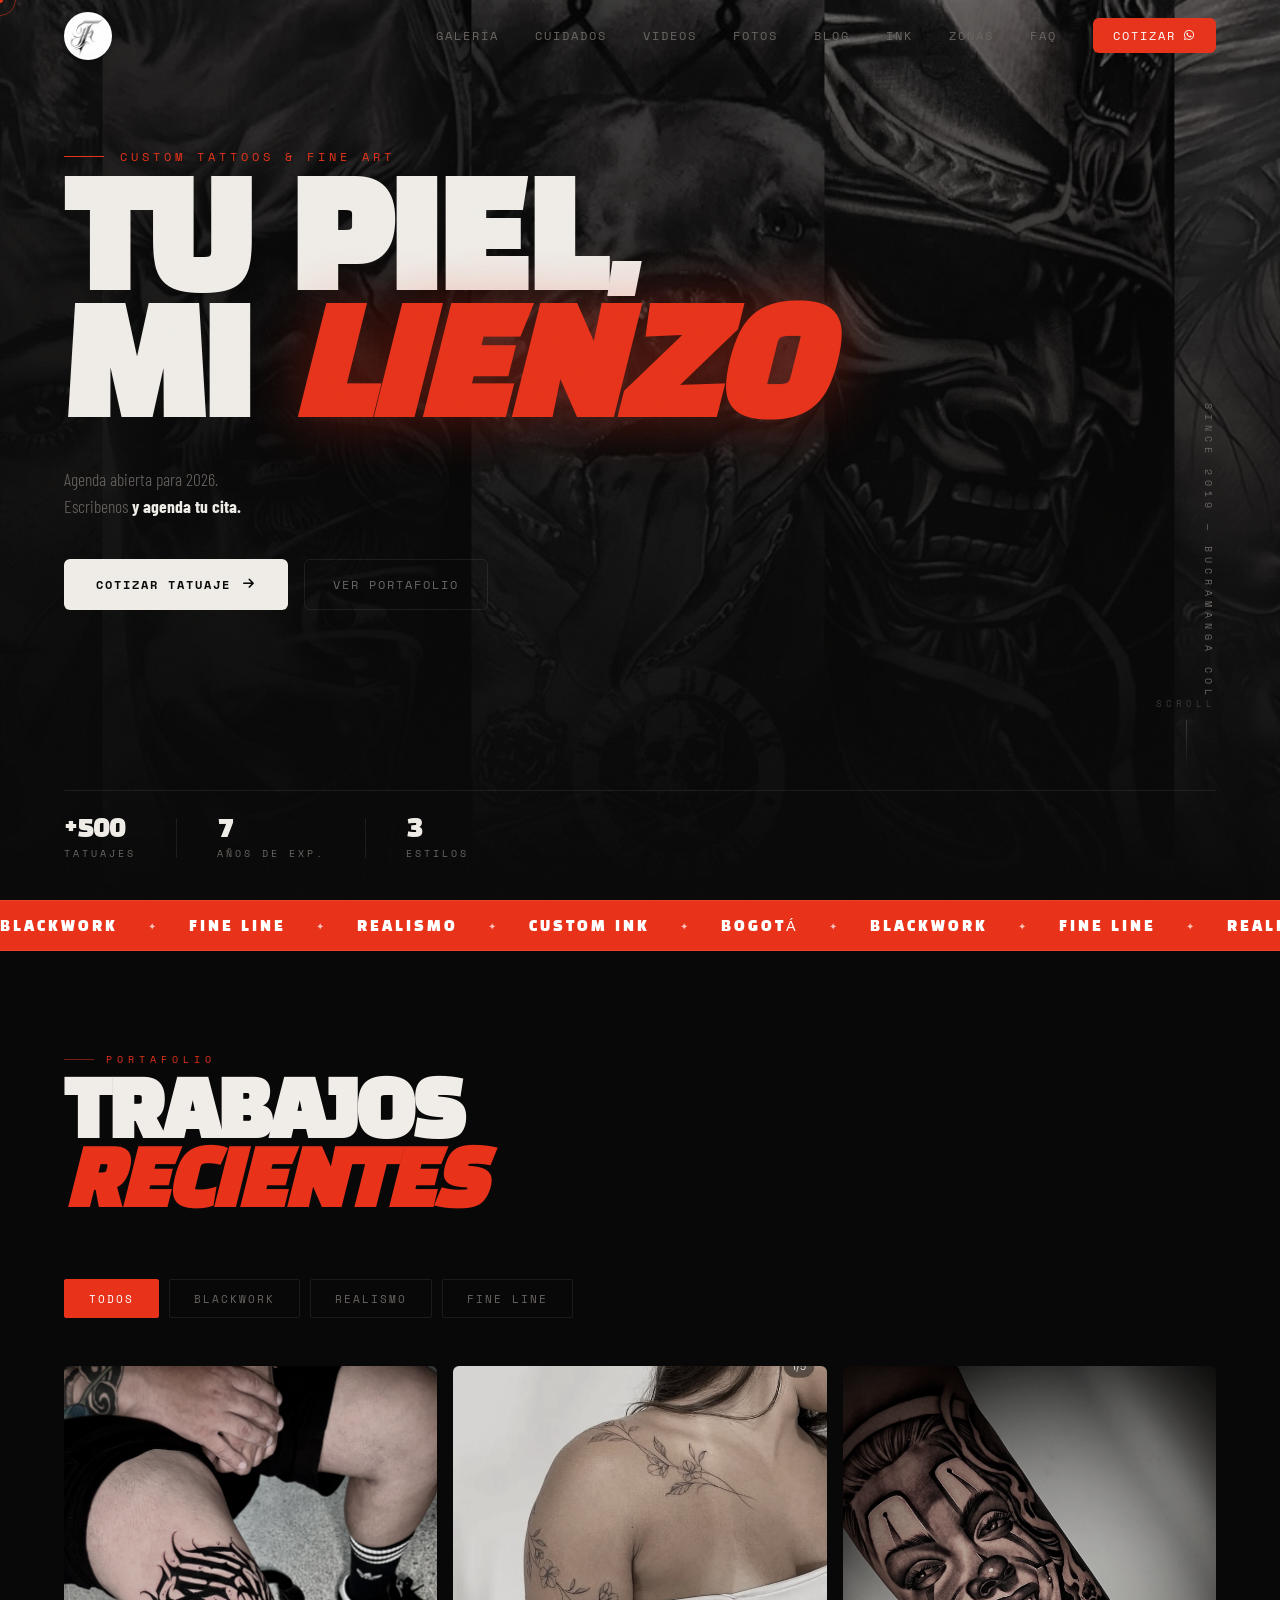
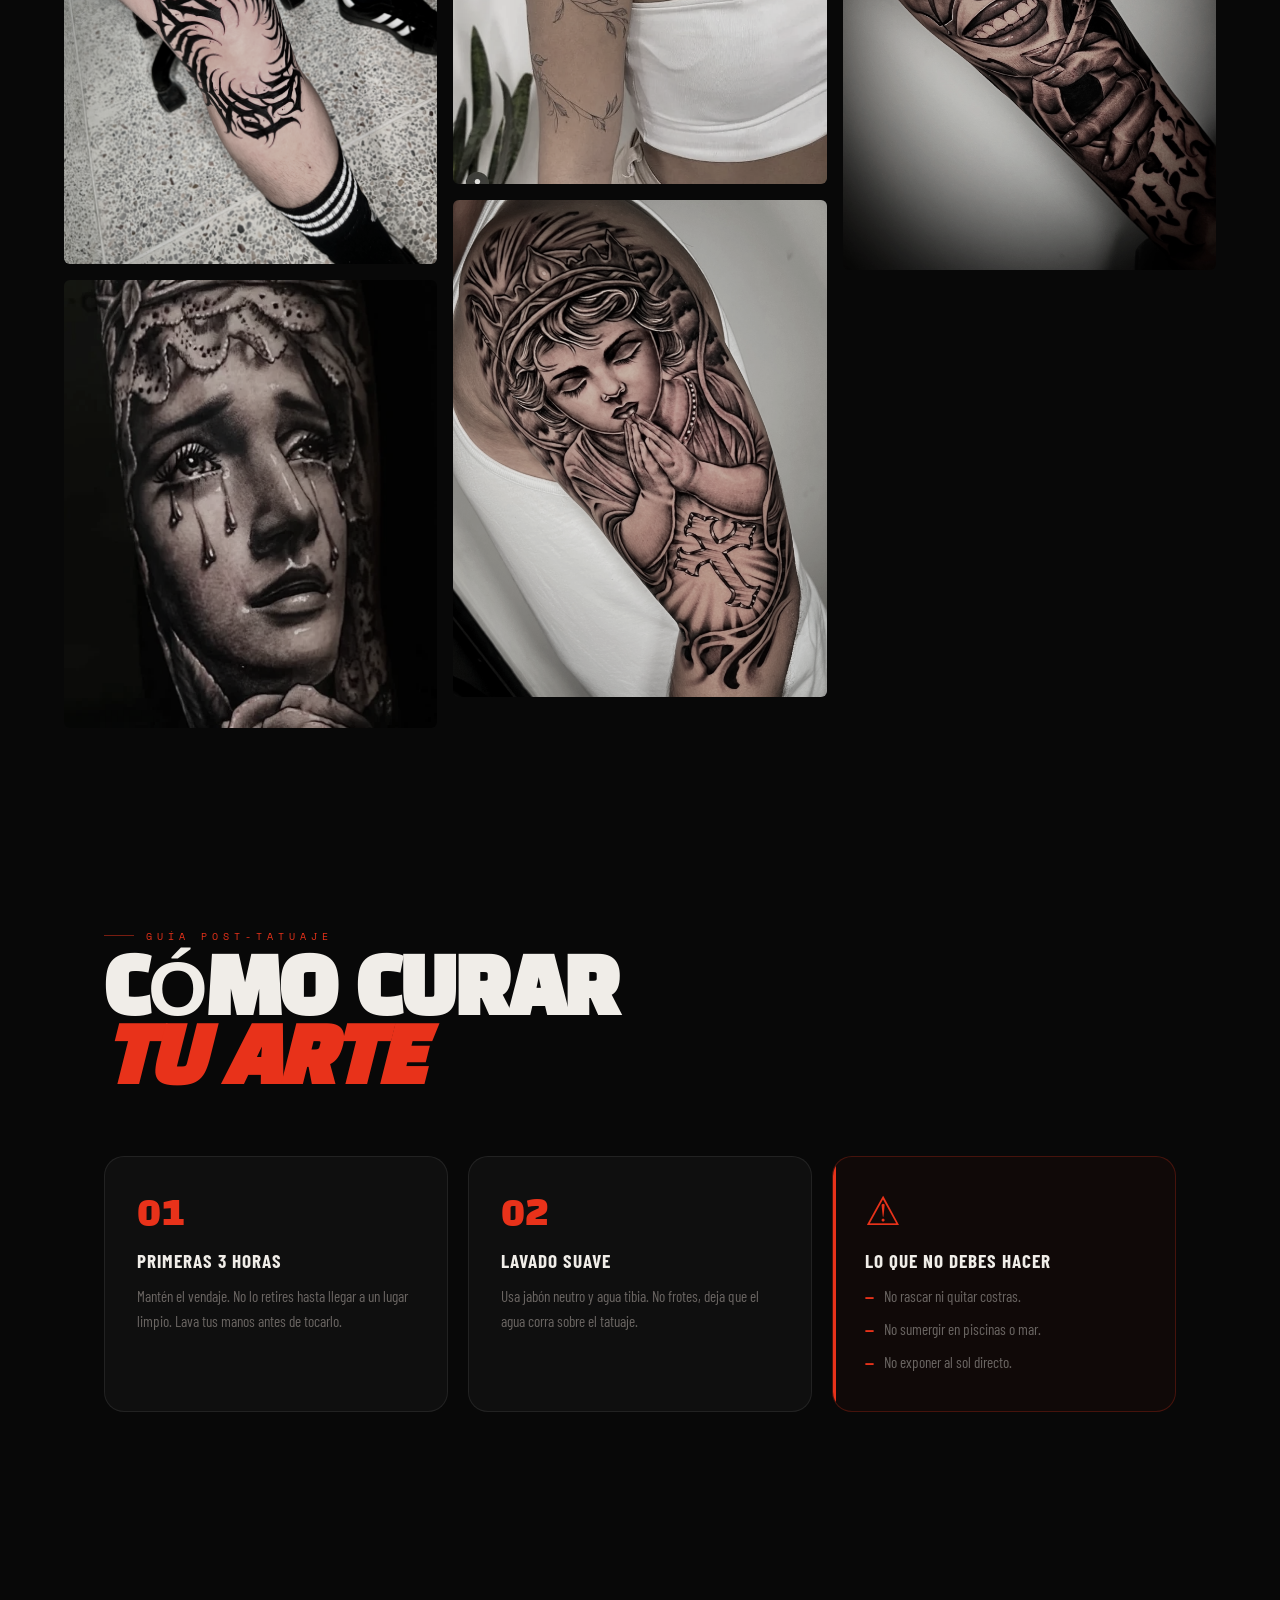
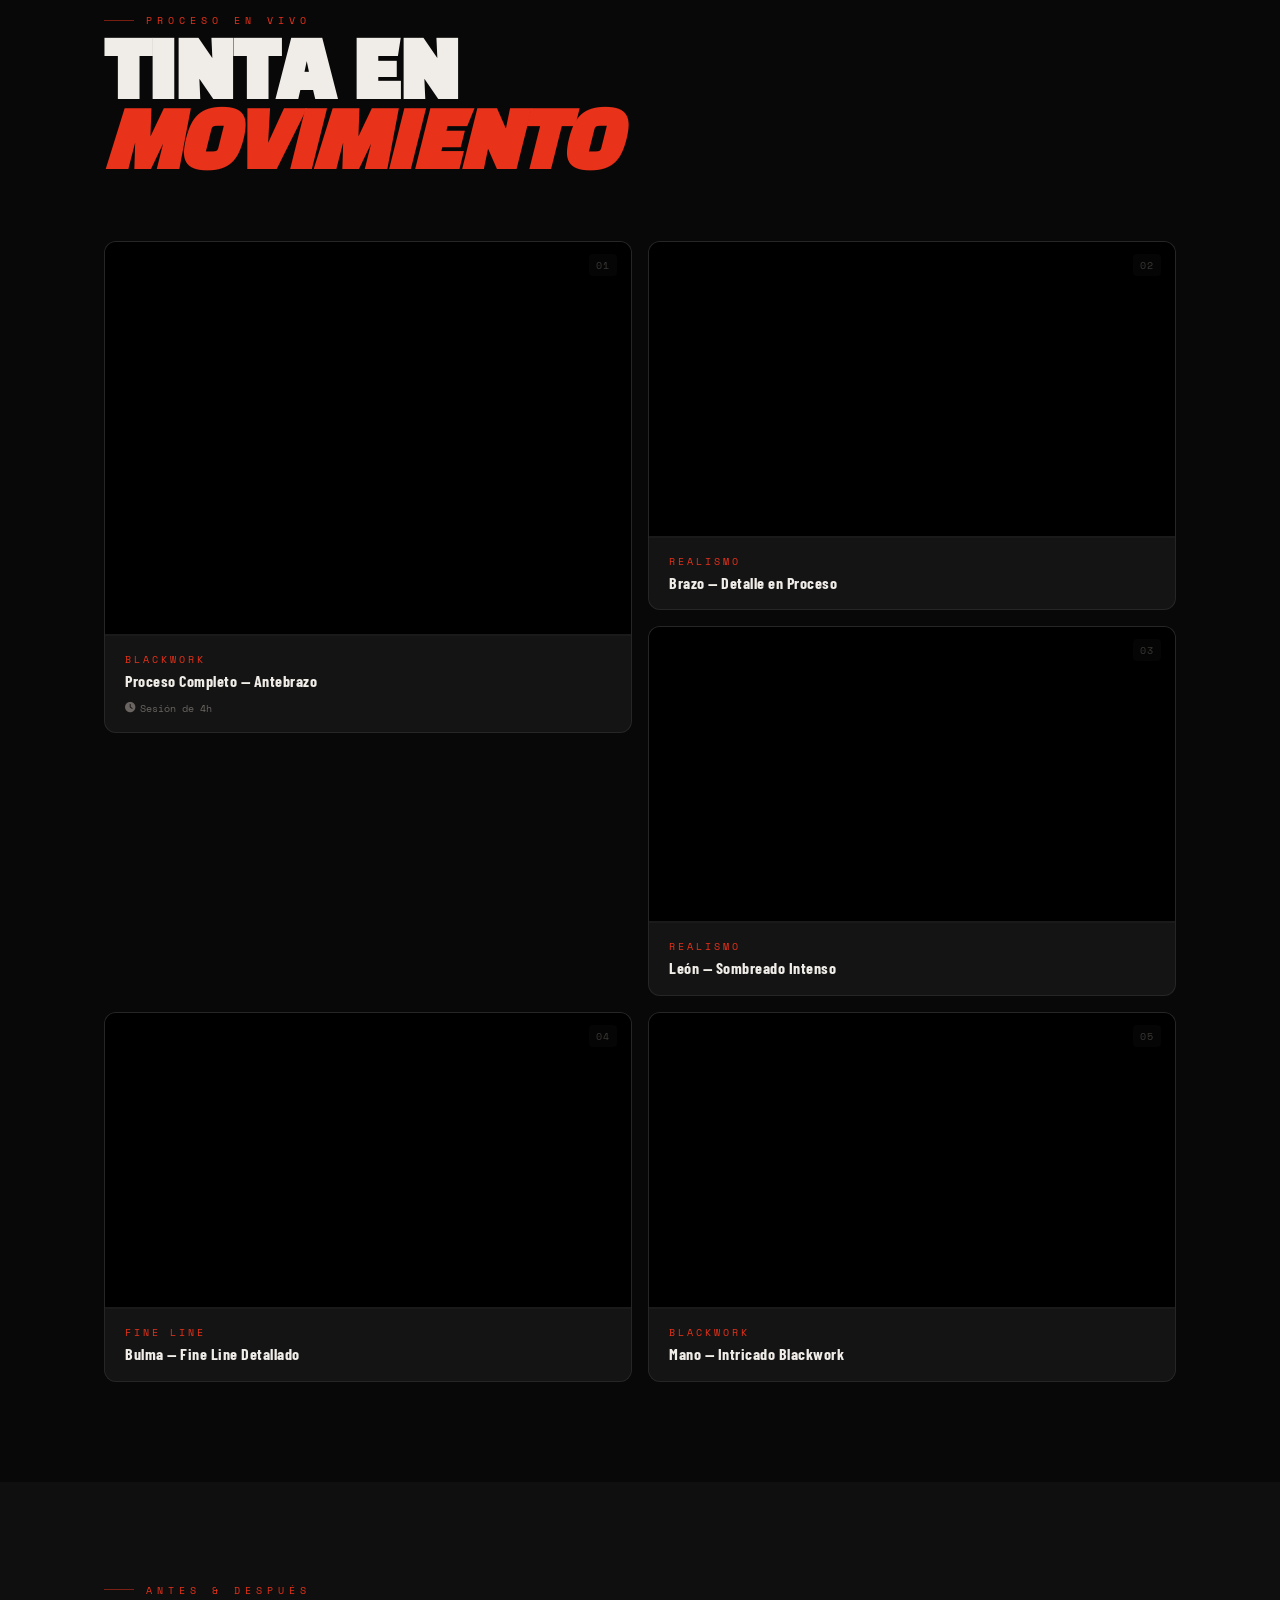
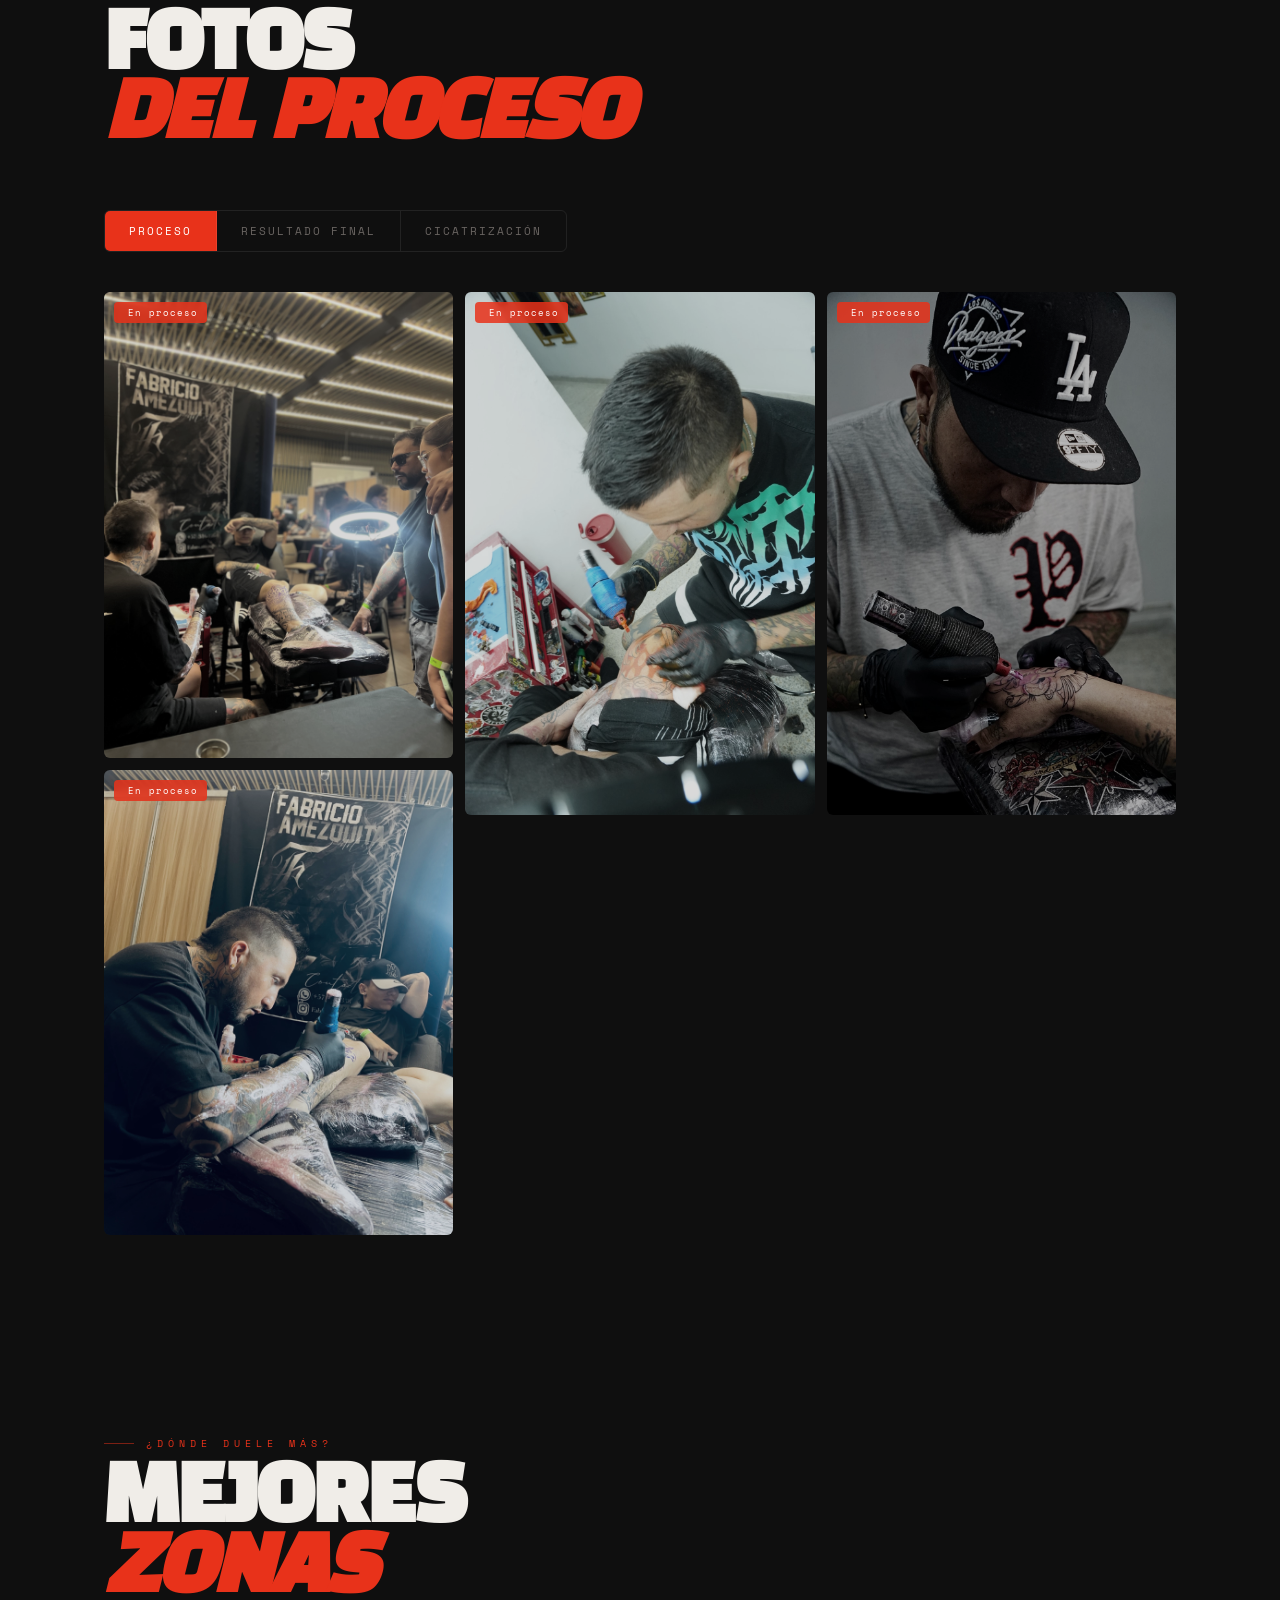
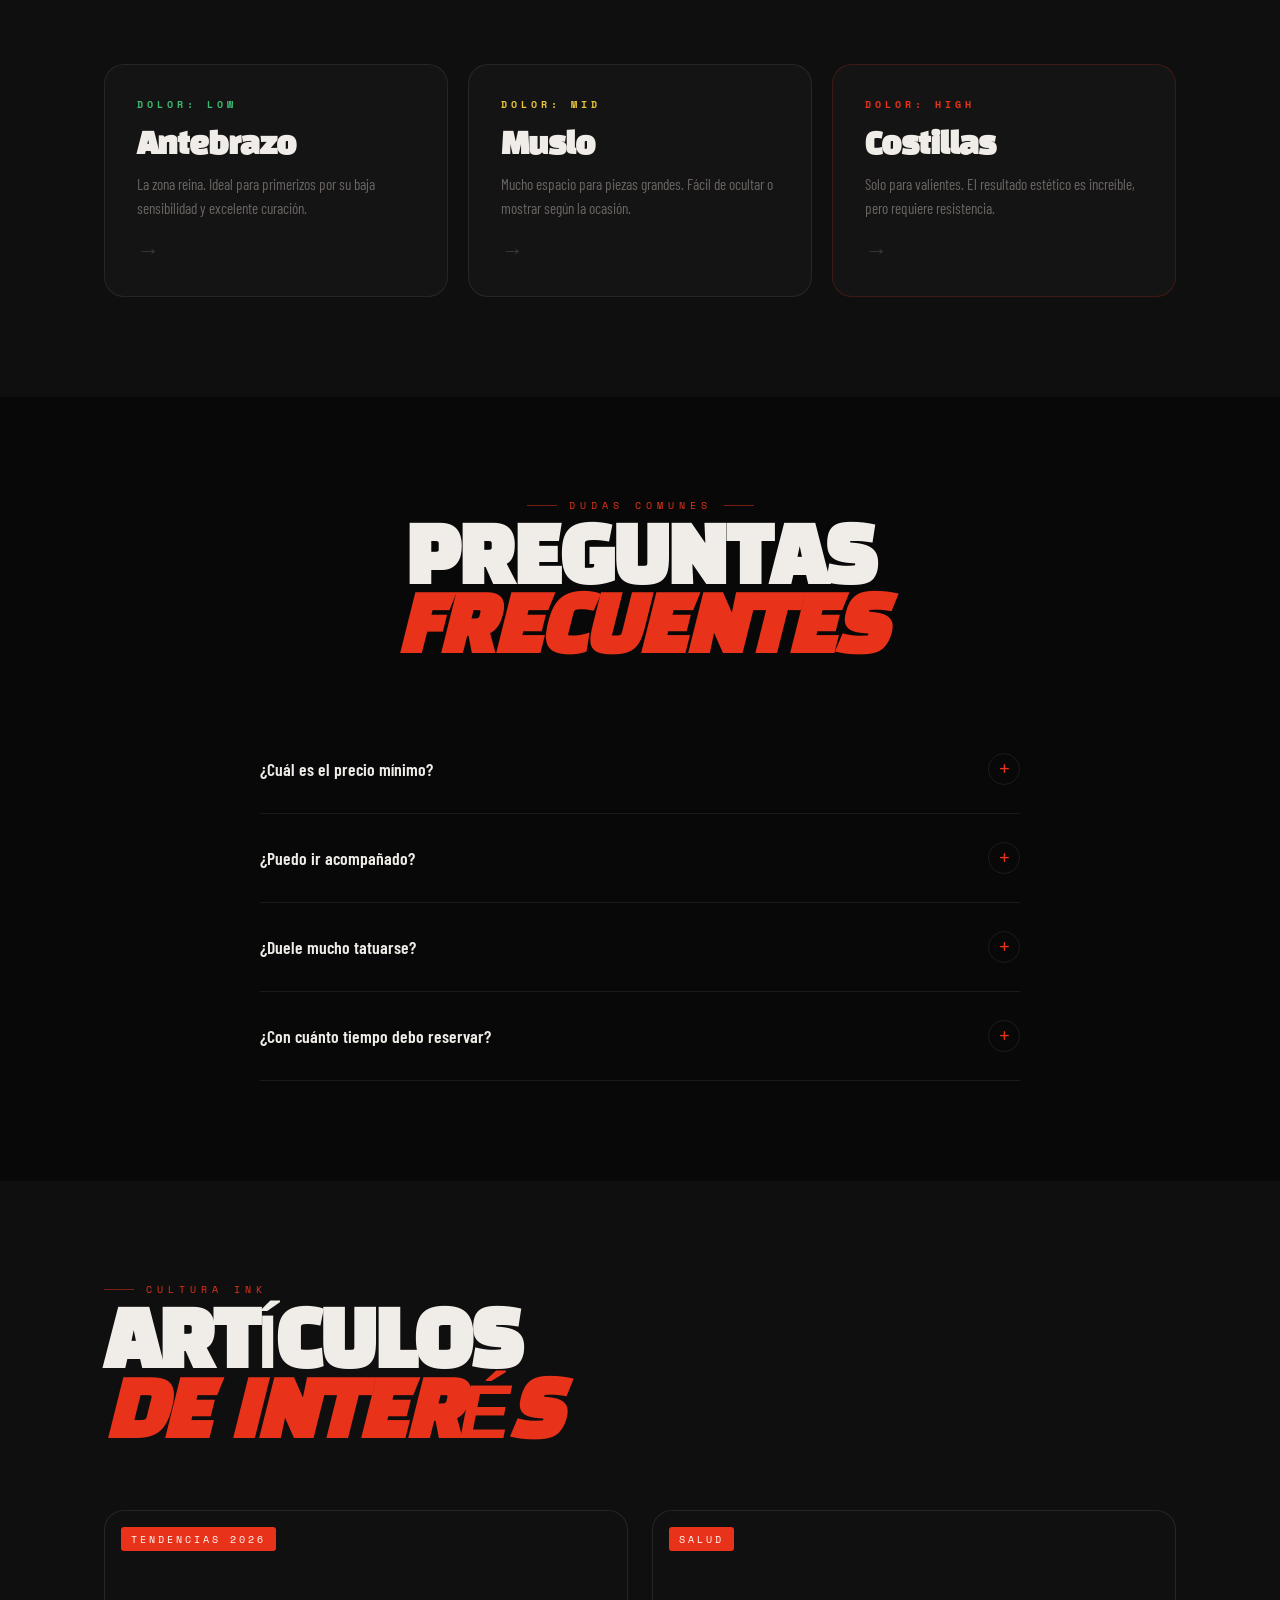
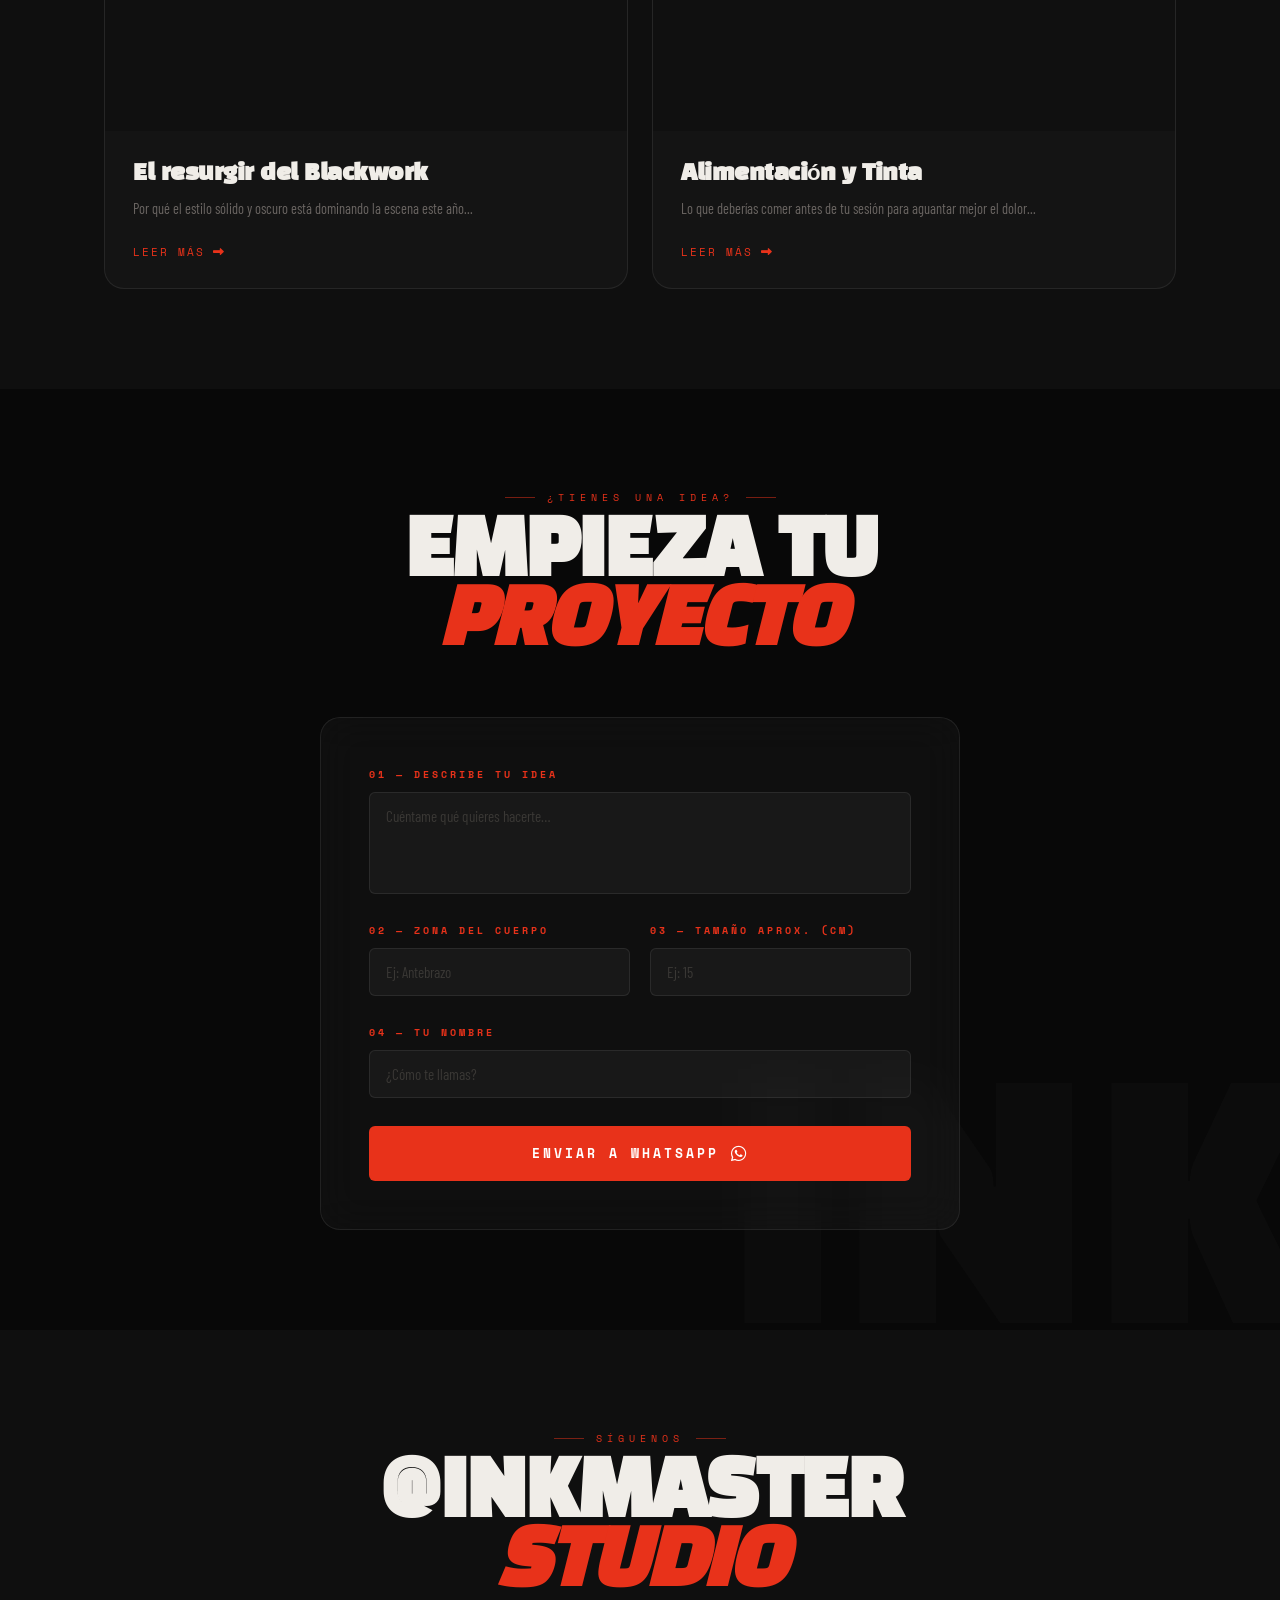
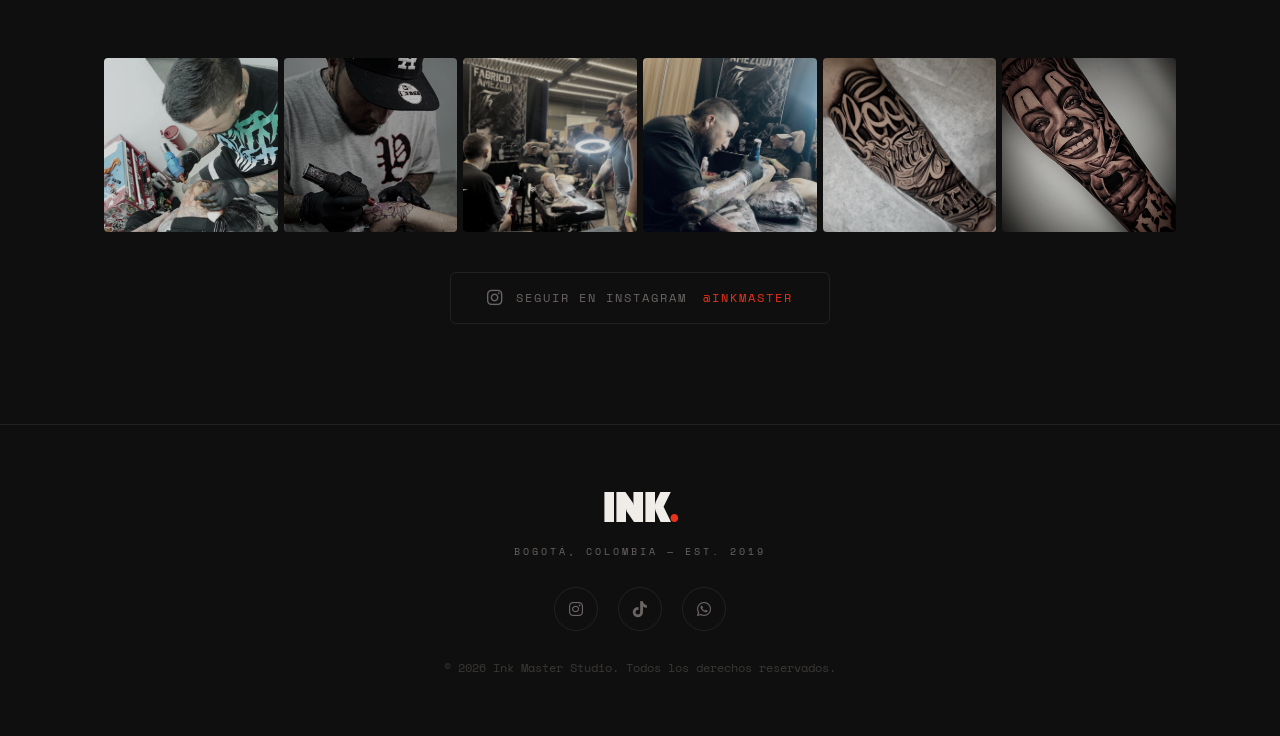
==== index.html @ 927ed637 "actualizacion meu" ====
<!DOCTYPE html>
<html lang="es">

<head>
    <meta charset="UTF-8">
    <meta name="viewport" content="width=device-width, initial-scale=1.0">
    <meta name="theme-color" content="#080808">
    <meta name="description"
        content="Ink Master Tattoo Studio — Custom Tattoos & Fine Art. Blackwork, Realismo, Fine Line.">
    <title>Fabricio Amezquita | Tattoo Studio</title>

    <!-- PWA Manifest -->
    <link rel="manifest" href="manifest.json">
    <!-- Google Fonts: Display + Body pairing -->
    <link rel="preconnect" href="https://fonts.googleapis.com">
    <link rel="preconnect" href="https://fonts.gstatic.com" crossorigin>
    <link
        href="https://fonts.googleapis.com/css2?family=Black+Han+Sans&family=Barlow+Condensed:ital,wght@0,300;0,400;0,700;0,900;1,400&family=Space+Mono:ital@0;1&display=swap"
        rel="stylesheet">
    <!-- Icons -->
    <link rel="stylesheet" href="https://cdnjs.cloudflare.com/ajax/libs/font-awesome/6.4.0/css/all.min.css">
    <link rel="stylesheet" href="styles.css">
</head>

<body>

    <!-- ====== NOISE OVERLAY ====== -->
    <div class="noise-overlay"></div>

    <!-- ====== CURSOR ====== -->
    <div class="custom-cursor" id="cursor">
        <div class="cursor-dot"></div>
        <div class="cursor-ring"></div>
    </div>

    <!-- ====== SPLASH SCREEN ====== -->
    <div id="splash-screen">
        <div class="splash-inner">
            <div class="splash-lines">
                <span></span><span></span><span></span>
            </div>
            <div class="splash-logo" style="align-content: center;">
                <img src="img/F.png" alt="Fabricio Amezquita TATTOO" class="logo-splash-img">
            </div>
            <p class="splash-sub">FABRICIO AMEZQUITA</p>
            <p class="splash-sub"> TATTOO STUDIO</p>
            <div class="splash-progress">
                <div class="splash-bar"></div>
            </div>
        </div>
    </div>


    <!-- ====== NAVBAR ====== -->
    <nav class="navbar" id="navbar">
        <a href="#inicio" class="logo" style="text-decoration: none;">
            <img src="img/pwa-icon-192.png" alt="Logo" class="logo-nav-img">
        </a>
        <div class="nav-links">
            <a href="#galeria" class="nav-link">Galería</a>
            <a href="#cuidados" class="nav-link">Cuidados</a>
            <a href="#videos" class="nav-link">Videos</a>
            <a href="#fotos" class="nav-link">Fotos</a>
            <a href="#blog" class="nav-link">Blog</a>
            <a href="#instagram" class="nav-link">INK</a>
            <a href="#zonas" class="nav-link">Zonas</a>
            <a href="#faq" class="nav-link">FAQ</a>
            <a href="#cotizar" class="nav-link nav-cta">Cotizar <i class="fab fa-whatsapp"></i></a>
        </div>
        <button class="hamburger" id="hamburger" aria-label="Menu">
            <span></span><span></span><span></span>
        </button>
    </nav>


    <!-- Mobile Menu -->
    <div class="mobile-menu" id="mobile-menu">
        <a href="#galeria" class="mob-link">Galería</a>
        <a href="#cuidados" class="mob-link">Cuidados</a>
        <a href="#videos" class="mob-link">Videos</a>
        <a href="#fotos" class="mob-link">Fotos</a>
        <a href="#blog" class="mob-link">Blog</a>
        <a href="#instagram" class="mob-link">INK</a>
        <a href="#zonas" class="mob-link">Zonas</a>
        <a href="#faq" class="mob-link">FAQ</a>
        <a href="#cotizar" class="mob-link mob-cta">Cotizar →</a>
    </div>

    <!-- ====== HERO ====== -->
    <header class="hero" id="hero">
        <div class="hero-bg" id="hero-bg" style="background-image: url('img/banner.webp');"></div>
        <div class="hero-overlay"></div>

        <!-- Decorative vertical text -->
        <div class="hero-vertical-text">SINCE 2019 — BUCRAMANGA COL</div>

        <div class="hero-content">
            <div class="hero-eyebrow">
                <span class="eyebrow-line"></span>
                <span>Custom Tattoos &amp; Fine Art</span>
            </div>
            <h1 class="hero-title">
                <span class="line-1">TU PIEL,</span>
                <span class="line-2">MI <em>LIENZO</em></span>
            </h1>
            <p class="hero-subtitle">Agenda abierta para 2026.<br>Escribenos <strong>y agenda tu cita.</strong></p>
            <div class="hero-actions">
                <a href="#cotizar" class="btn-primary">
                    <span>Cotizar Tatuaje</span>
                    <i class="fas fa-arrow-right"></i>
                </a>
                <a href="#galeria" class="btn-ghost">Ver Portafolio</a>
            </div>
        </div>

        <!-- Scroll indicator -->
        <div class="scroll-indicator">
            <span>SCROLL</span>
            <div class="scroll-line"></div>
        </div>

        <!-- Stats bar -->
        <div class="hero-stats">
            <div class="stat"><span class="stat-num">+500</span><span class="stat-label">Tatuajes</span></div>
            <div class="stat-divider"></div>
            <div class="stat"><span class="stat-num">7</span><span class="stat-label">Años de exp.</span></div>
            <div class="stat-divider"></div>
            <div class="stat"><span class="stat-num">3</span><span class="stat-label">Estilos</span></div>
        </div>
    </header>

    <!-- ====== MARQUEE ====== -->
    <div class="marquee-section">
        <div class="marquee-track">
            <div class="marquee-content">
                <span>BLACKWORK</span><span class="sep">✦</span>
                <span>FINE LINE</span><span class="sep">✦</span>
                <span>REALISMO</span><span class="sep">✦</span>
                <span>CUSTOM INK</span><span class="sep">✦</span>
                <span>BOGOTÁ</span><span class="sep">✦</span>
                <span>BLACKWORK</span><span class="sep">✦</span>
                <span>FINE LINE</span><span class="sep">✦</span>
                <span>REALISMO</span><span class="sep">✦</span>
                <span>CUSTOM INK</span><span class="sep">✦</span>
                <span>BOGOTÁ</span><span class="sep">✦</span>
            </div>
        </div>
    </div>

    <!-- ====== GALLERY ====== -->
    <section id="galeria" class="gallery-section reveal">
        <div class="section-header">
            <div class="section-label"><span class="label-line"></span> Portafolio</div>
            <h2 class="section-title">TRABAJOS<br><em>RECIENTES</em></h2>
        </div>

        <div class="gallery-filters">
            <button class="filter-btn active" data-filter="all">
                <span>Todos</span>
            </button>
            <button class="filter-btn" data-filter="blackwork">
                <span>Blackwork</span>
            </button>
            <button class="filter-btn" data-filter="realismo">
                <span>Realismo</span>
            </button>
            <button class="filter-btn" data-filter="fineline">
                <span>Fine Line</span>
            </button>
        </div>

        <div class="masonry-grid" id="masonry-grid">
            <div class="masonry-item" data-categoria="blackwork">
                <img src="img/rodilla.jpg" alt="Tatuaje Blackwork" loading="lazy">
                <div class="item-overlay">
                    <div class="overlay-content">
                        <span class="overlay-cat">Blackwork</span>
                        <span class="overlay-zoom"><i class="fas fa-expand"></i></span>
                    </div>
                </div>
                <div class="item-num">01</div>
            </div>
            <div class="masonry-item" data-categoria="realismo">
                <img src="img/realismo.webp" alt="Tatuaje Realismo" loading="lazy">
                <div class="item-overlay">
                    <div class="overlay-content">
                        <span class="overlay-cat">Realismo</span>
                        <span class="overlay-zoom"><i class="fas fa-expand"></i></span>
                    </div>
                </div>
                <div class="item-num">02</div>
            </div>
            <div class="masonry-item" data-categoria="fineline">
                <img src="img/line.webp" alt="Tatuaje Fine Line" loading="lazy">
                <div class="item-overlay">
                    <div class="overlay-content">
                        <span class="overlay-cat">Fine Line</span>
                        <span class="overlay-zoom"><i class="fas fa-expand"></i></span>
                    </div>
                </div>
                <div class="item-num">03</div>
            </div>
            <div class="masonry-item" data-categoria="blackwork">
                <img src="img/brazo.jpeg" alt="Tatuaje Blackwork" loading="lazy">
                <div class="item-overlay">
                    <div class="overlay-content">
                        <span class="overlay-cat">Blackwork</span>
                        <span class="overlay-zoom"><i class="fas fa-expand"></i></span>
                    </div>
                </div>
                <div class="item-num">04</div>
            </div>
            <div class="masonry-item" data-categoria="realismo">
                <img src="img/queen.jpeg" alt="Tatuaje Realismo" loading="lazy">
                <div class="item-overlay">
                    <div class="overlay-content">
                        <span class="overlay-cat">Realismo</span>
                        <span class="overlay-zoom"><i class="fas fa-expand"></i></span>
                    </div>
                </div>
                <div class="item-num">05</div>
            </div>
        </div>
    </section>



    <!-- ====== CUIDADOS ====== -->
    <section id="cuidados" class="cuidados-section reveal">
        <div class="container">
            <div class="section-header">
                <div class="section-label"><span class="label-line"></span> Guía Post-Tatuaje</div>
                <h2 class="section-title">CÓMO CURAR<br><em>TU ARTE</em></h2>
            </div>
            <div class="cuidados-grid">
                <div class="cuidado-card reveal-child">
                    <div class="cuidado-num">01</div>
                    <h3>Primeras 3 Horas</h3>
                    <p>Mantén el vendaje. No lo retires hasta llegar a un lugar limpio. Lava tus manos antes de tocarlo.
                    </p>
                </div>
                <div class="cuidado-card reveal-child">
                    <div class="cuidado-num">02</div>
                    <h3>Lavado Suave</h3>
                    <p>Usa jabón neutro y agua tibia. No frotes, deja que el agua corra sobre el tatuaje.</p>
                </div>
                <div class="cuidado-card cuidado-warning reveal-child">
                    <div class="cuidado-num">⚠</div>
                    <h3>Lo que NO debes hacer</h3>
                    <ul>
                        <li>No rascar ni quitar costras.</li>
                        <li>No sumergir en piscinas o mar.</li>
                        <li>No exponer al sol directo.</li>
                    </ul>
                </div>
            </div>
        </div>
    </section>

    <!-- ====== VIDEOS ====== -->
    <section id="videos" class="videos-section reveal">
        <div class="container">
            <div class="section-header">
                <div class="section-label"><span class="label-line"></span> Proceso en vivo</div>
                <h2 class="section-title">TINTA EN<br><em>MOVIMIENTO</em></h2>
            </div>

            <div class="videos-grid">
                <!-- Video principal featured -->
                <div class="video-card video-card--featured reveal-child">
                    <div class="video-wrap">
                        <video src="video/antebrazo2.mp4" poster="img/video-poster.jpg" muted loop playsinline
                            preload="metadata" class="video-player" data-autoplay-on-hover>
                        </video>
                        <div class="video-controls">
                            <button class="video-play-btn" aria-label="Reproducir">
                                <i class="fas fa-play"></i>
                            </button>
                            <button class="video-mute-btn" aria-label="Sonido">
                                <i class="fas fa-volume-mute"></i>
                            </button>
                        </div>
                        <div class="video-progress-bar">
                            <div class="video-progress-fill"></div>
                        </div>
                    </div>
                    <div class="video-meta">
                        <span class="video-cat">Blackwork</span>
                        <h3 class="video-title">Proceso Completo — Antebrazo</h3>
                        <p class="video-duration"><i class="fas fa-clock"></i> Sesión de 4h</p>
                    </div>
                    <div class="video-num">01</div>
                </div>

                <!-- Columna secundaria -->
                <div class="videos-secondary">
                    <div class="video-card reveal-child">
                        <div class="video-wrap">
                            <video src="video/brazo.mp4" poster="img/video-poster.jpg" muted loop playsinline
                                preload="metadata" class="video-player" data-autoplay-on-hover>
                            </video>
                            <div class="video-controls">
                                <button class="video-play-btn" aria-label="Reproducir">
                                    <i class="fas fa-play"></i>
                                </button>
                                <button class="video-mute-btn" aria-label="Sonido">
                                    <i class="fas fa-volume-mute"></i>
                                </button>
                            </div>
                            <div class="video-progress-bar">
                                <div class="video-progress-fill"></div>
                            </div>
                        </div>
                        <div class="video-meta">
                            <span class="video-cat">Realismo</span>
                            <h3 class="video-title">Brazo — Detalle en Proceso</h3>
                        </div>
                        <div class="video-num">02</div>
                    </div>

                    <div class="video-card reveal-child">
                        <div class="video-wrap">
                            <video src="video/leon.mp4" poster="img/video-poster.jpg" muted loop playsinline
                                preload="metadata" class="video-player" data-autoplay-on-hover>
                            </video>
                            <div class="video-controls">
                                <button class="video-play-btn" aria-label="Reproducir">
                                    <i class="fas fa-play"></i>
                                </button>
                                <button class="video-mute-btn" aria-label="Sonido">
                                    <i class="fas fa-volume-mute"></i>
                                </button>
                            </div>
                            <div class="video-progress-bar">
                                <div class="video-progress-fill"></div>
                            </div>
                        </div>
                        <div class="video-meta">
                            <span class="video-cat">Realismo</span>
                            <h3 class="video-title">León — Sombreado Intenso</h3>
                        </div>
                        <div class="video-num">03</div>
                    </div>
                </div>

                <!-- Fila inferior -->
                <div class="video-card video-card--wide reveal-child">
                    <div class="video-wrap">
                        <video src="video/bulma.mp4" poster="img/video-poster.jpg" muted loop playsinline
                            preload="metadata" class="video-player" data-autoplay-on-hover>
                        </video>
                        <div class="video-controls">
                            <button class="video-play-btn" aria-label="Reproducir">
                                <i class="fas fa-play"></i>
                            </button>
                            <button class="video-mute-btn" aria-label="Sonido">
                                <i class="fas fa-volume-mute"></i>
                            </button>
                        </div>
                        <div class="video-progress-bar">
                            <div class="video-progress-fill"></div>
                        </div>
                    </div>
                    <div class="video-meta">
                        <span class="video-cat">Fine Line</span>
                        <h3 class="video-title">Bulma — Fine Line Detallado</h3>
                    </div>
                    <div class="video-num">04</div>
                </div>

                <div class="video-card video-card--wide reveal-child">
                    <div class="video-wrap">
                        <video src="video/mano.mp4" poster="img/video-poster.jpg" muted loop playsinline
                            preload="metadata" class="video-player" data-autoplay-on-hover>
                        </video>
                        <div class="video-controls">
                            <button class="video-play-btn" aria-label="Reproducir">
                                <i class="fas fa-play"></i>
                            </button>
                            <button class="video-mute-btn" aria-label="Sonido">
                                <i class="fas fa-volume-mute"></i>
                            </button>
                        </div>
                        <div class="video-progress-bar">
                            <div class="video-progress-fill"></div>
                        </div>
                    </div>
                    <div class="video-meta">
                        <span class="video-cat">Blackwork</span>
                        <h3 class="video-title">Mano — Intricado Blackwork</h3>
                    </div>
                    <div class="video-num">05</div>
                </div>
            </div>
        </div>
    </section>

    <!-- ====== FOTOS ====== -->
    <section id="fotos" class="fotos-section reveal">
        <div class="container">
            <div class="section-header">
                <div class="section-label"><span class="label-line"></span> Antes &amp; Después</div>
                <h2 class="section-title">FOTOS<br><em>DEL PROCESO</em></h2>
            </div>

            <!-- Tabs -->
            <div class="fotos-tabs">
                <button class="foto-tab active" data-tab="proceso">Proceso</button>
                <button class="foto-tab" data-tab="resultado">Resultado Final</button>
                <button class="foto-tab" data-tab="cicatrizacion">Cicatrización</button>
            </div>

            <!-- Grid de fotos -->
            <div class="fotos-grid" id="fotos-grid">
                <!-- Proceso tab -->
                <div class="foto-item foto-item--tall" data-tab-content="proceso">
                    <img src="img/convencion.jpeg" alt="Proceso Blackwork" loading="lazy">
                    <div class="foto-overlay">
                        <div class="foto-overlay-content">
                            <span class="foto-tag">Blackwork</span>
                            <span class="foto-expand"><i class="fas fa-expand-alt"></i></span>
                        </div>
                    </div>
                    <div class="foto-badge"><i class="fas fa-needle"></i> En proceso</div>
                </div>
                <div class="foto-item" data-tab-content="proceso">
                    <img src="img/convencion2.jpeg" alt="Proceso Realismo" loading="lazy">
                    <div class="foto-overlay">
                        <div class="foto-overlay-content">
                            <span class="foto-tag">Realismo</span>
                            <span class="foto-expand"><i class="fas fa-expand-alt"></i></span>
                        </div>
                    </div>
                    <div class="foto-badge"><i class="fas fa-needle"></i> En proceso</div>
                </div>
                <div class="foto-item" data-tab-content="proceso">
                    <img src="img/fabri1.jpeg" alt="Proceso Fine Line" loading="lazy">
                    <div class="foto-overlay">
                        <div class="foto-overlay-content">
                            <span class="foto-tag">Fine Line</span>
                            <span class="foto-expand"><i class="fas fa-expand-alt"></i></span>
                        </div>
                    </div>
                    <div class="foto-badge"><i class="fas fa-needle"></i> En proceso</div>
                </div>
                <div class="foto-item foto-item--tall" data-tab-content="proceso">
                    <img src="img/fabri2.jpeg" alt="Proceso Blackwork 2" loading="lazy">
                    <div class="foto-overlay">
                        <div class="foto-overlay-content">
                            <span class="foto-tag">Blackwork</span>
                            <span class="foto-expand"><i class="fas fa-expand-alt"></i></span>
                        </div>
                    </div>
                    <div class="foto-badge"><i class="fas fa-needle"></i> En proceso</div>
                </div>

                <!-- Resultado tab (hidden initially) -->
                <div class="foto-item" data-tab-content="resultado" style="display:none">
                    <img src="img/foto1.jpeg" alt="Resultado Final Realismo" loading="lazy">
                    <div class="foto-overlay">
                        <div class="foto-overlay-content">
                            <span class="foto-tag">Realismo</span>
                            <span class="foto-expand"><i class="fas fa-expand-alt"></i></span>
                        </div>
                    </div>
                    <div class="foto-badge foto-badge--gold"><i class="fas fa-check-circle"></i> Finalizado</div>
                </div>
                <div class="foto-item foto-item--tall" data-tab-content="resultado" style="display:none">
                    <img src="img/leon.jpeg" alt="Resultado Blackwork" loading="lazy">
                    <div class="foto-overlay">
                        <div class="foto-overlay-content">
                            <span class="foto-tag">Blackwork</span>
                            <span class="foto-expand"><i class="fas fa-expand-alt"></i></span>
                        </div>
                    </div>
                    <div class="foto-badge foto-badge--gold"><i class="fas fa-check-circle"></i> Finalizado</div>
                </div>
                <div class="foto-item" data-tab-content="resultado" style="display:none">
                    <img src="img/rodilla.jpg" alt="Resultado Fine Line" loading="lazy">
                    <div class="foto-overlay">
                        <div class="foto-overlay-content">
                            <span class="foto-tag">Fine Line</span>
                            <span class="foto-expand"><i class="fas fa-expand-alt"></i></span>
                        </div>
                    </div>
                    <div class="foto-badge foto-badge--gold"><i class="fas fa-check-circle"></i> Finalizado</div>
                </div>

                <!-- Cicatrización tab (hidden initially) -->
                <div class="foto-item" data-tab-content="cicatrizacion" style="display:none">
                    <img src="img/brazo.jpeg" alt="Cicatrización 1" loading="lazy">
                    <div class="foto-overlay">
                        <div class="foto-overlay-content">
                            <span class="foto-tag">7 días</span>
                            <span class="foto-expand"><i class="fas fa-expand-alt"></i></span>
                        </div>
                    </div>
                    <div class="foto-badge foto-badge--green"><i class="fas fa-heart"></i> Sanando bien</div>
                </div>
                <div class="foto-item foto-item--tall" data-tab-content="cicatrizacion" style="display:none">
                    <img src="img/leon.jpeg" alt="Cicatrización 2" loading="lazy">
                    <div class="foto-overlay">
                        <div class="foto-overlay-content">
                            <span class="foto-tag">14 días</span>
                            <span class="foto-expand"><i class="fas fa-expand-alt"></i></span>
                        </div>
                    </div>
                    <div class="foto-badge foto-badge--green"><i class="fas fa-heart"></i> Sanando bien</div>
                </div>
                <div class="foto-item" data-tab-content="cicatrizacion" style="display:none">
                    <img src="img/convencion.jpeg" alt="Cicatrización 3" loading="lazy">
                    <div class="foto-overlay">
                        <div class="foto-overlay-content">
                            <span class="foto-tag">30 días</span>
                            <span class="foto-expand"><i class="fas fa-expand-alt"></i></span>
                        </div>
                    </div>
                    <div class="foto-badge foto-badge--green"><i class="fas fa-heart"></i> Curado</div>
                </div>
            </div>

            <!-- Lightbox Fotos -->
            <div id="lightbox-fotos" class="lightbox" role="dialog" aria-modal="true">
                <button class="close-lightbox" id="close-fotos-lb" aria-label="Cerrar"><i
                        class="fas fa-times"></i></button>
                <button class="lb-nav lb-prev" id="lb-prev" aria-label="Anterior"><i
                        class="fas fa-chevron-left"></i></button>
                <div class="lightbox-inner">
                    <img class="lightbox-img" id="lightbox-fotos-img" alt="Foto ampliada">
                </div>
                <button class="lb-nav lb-next" id="lb-next" aria-label="Siguiente"><i
                        class="fas fa-chevron-right"></i></button>
            </div>
        </div>
    </section>

    <!-- ====== ZONAS ====== -->
    <section id="zonas" class="zonas-section reveal">
        <div class="container">
            <div class="section-header">
                <div class="section-label"><span class="label-line"></span> ¿Dónde duele más?</div>
                <h2 class="section-title">MEJORES<br><em>ZONAS</em></h2>
            </div>
            <div class="zonas-grid">
                <div class="zona-card reveal-child">
                    <div class="zona-pain pain-low">Dolor: LOW</div>
                    <div class="zona-body">
                        <h3>Antebrazo</h3>
                        <p>La zona reina. Ideal para primerizos por su baja sensibilidad y excelente curación.</p>
                    </div>
                    <div class="zona-arrow">→</div>
                </div>
                <div class="zona-card reveal-child">
                    <div class="zona-pain pain-mid">Dolor: MID</div>
                    <div class="zona-body">
                        <h3>Muslo</h3>
                        <p>Mucho espacio para piezas grandes. Fácil de ocultar o mostrar según la ocasión.</p>
                    </div>
                    <div class="zona-arrow">→</div>
                </div>
                <div class="zona-card zona-card--hot reveal-child">
                    <div class="zona-pain pain-high">Dolor: HIGH</div>
                    <div class="zona-body">
                        <h3>Costillas</h3>
                        <p>Solo para valientes. El resultado estético es increíble, pero requiere resistencia.</p>
                    </div>
                    <div class="zona-arrow">→</div>
                </div>
            </div>
        </div>
    </section>

    <!-- ====== FAQ ====== -->
    <section id="faq" class="faq-section reveal">
        <div class="container">
            <div class="section-header centered">
                <div class="section-label"><span class="label-line"></span> Dudas Comunes <span
                        class="label-line"></span></div>
                <h2 class="section-title">PREGUNTAS<br><em>FRECUENTES</em></h2>
            </div>
            <div class="faq-container">
                <div class="faq-item">
                    <div class="faq-question">
                        <h3>¿Cuál es el precio mínimo?</h3>
                        <span class="faq-icon"><i class="fas fa-plus"></i></span>
                    </div>
                    <div class="faq-answer">
                        <p>Nuestro precio base es de <strong>$150.000 COP</strong>. Esto cubre materiales descartables
                            premium y el tiempo mínimo de preparación de la mesa y diseño.</p>
                    </div>
                </div>
                <div class="faq-item">
                    <div class="faq-question">
                        <h3>¿Puedo ir acompañado?</h3>
                        <span class="faq-icon"><i class="fas fa-plus"></i></span>
                    </div>
                    <div class="faq-answer">
                        <p>Por normas de higiene y espacio, solo se permite <strong>un acompañante</strong> por persona.
                            En sesiones largas, recomendamos venir solo para mayor comodidad.</p>
                    </div>
                </div>
                <div class="faq-item">
                    <div class="faq-question">
                        <h3>¿Duele mucho tatuarse?</h3>
                        <span class="faq-icon"><i class="fas fa-plus"></i></span>
                    </div>
                    <div class="faq-answer">
                        <p>El dolor es subjetivo. Depende mucho de la zona y de tu estado físico ese día. <strong>¡Ven
                                bien desayunado y descansado!</strong></p>
                    </div>
                </div>
                <div class="faq-item">
                    <div class="faq-question">
                        <h3>¿Con cuánto tiempo debo reservar?</h3>
                        <span class="faq-icon"><i class="fas fa-plus"></i></span>
                    </div>
                    <div class="faq-answer">
                        <p>Actualmente la agenda está cerrada. Cuando abran los cupos, la reserva requiere un
                            <strong>anticipo del 30%</strong> del valor total del tatuaje.
                        </p>
                    </div>
                </div>
            </div>
        </div>
    </section>

    <!-- ====== BLOG ====== -->
    <section id="blog" class="blog-section reveal">
        <div class="container">
            <div class="section-header">
                <div class="section-label"><span class="label-line"></span> Cultura Ink</div>
                <h2 class="section-title">ARTÍCULOS<br><em>DE INTERÉS</em></h2>
            </div>
            <div class="blog-grid">
                <article class="blog-card reveal-child">
                    <div class="blog-img"
                        style="background-image: url('https://images.unsplash.com/photo-1590246814883-578ae7be9402?q=80&w=600')">
                        <span class="blog-tag">Tendencias 2026</span>
                    </div>
                    <div class="blog-body">
                        <h3>El resurgir del Blackwork</h3>
                        <p>Por qué el estilo sólido y oscuro está dominando la escena este año...</p>
                        <a href="#" class="blog-read">Leer más <i class="fas fa-long-arrow-alt-right"></i></a>
                    </div>
                </article>
                <article class="blog-card reveal-child">
                    <div class="blog-img"
                        style="background-image: url('https://images.unsplash.com/photo-1550684848-fac1c5b4e853?q=80&w=600')">
                        <span class="blog-tag">Salud</span>
                    </div>
                    <div class="blog-body">
                        <h3>Alimentación y Tinta</h3>
                        <p>Lo que deberías comer antes de tu sesión para aguantar mejor el dolor...</p>
                        <a href="#" class="blog-read">Leer más <i class="fas fa-long-arrow-alt-right"></i></a>
                    </div>
                </article>
            </div>
        </div>
    </section>

    <!-- ====== COTIZACIÓN ====== -->
    <section id="cotizar" class="cotizar-section reveal">
        <div class="container">
            <div class="section-header centered">
                <div class="section-label"><span class="label-line"></span> ¿Tienes una idea? <span
                        class="label-line"></span></div>
                <h2 class="section-title">EMPIEZA TU<br><em>PROYECTO</em></h2>
            </div>
            <form id="tattoo-form" class="quote-form" novalidate>
                <div class="form-field">
                    <label for="idea">01 — Describe tu idea</label>
                    <textarea id="idea" placeholder="Cuéntame qué quieres hacerte…" required rows="4"></textarea>
                </div>
                <div class="form-row">
                    <div class="form-field">
                        <label for="zona">02 — Zona del cuerpo</label>
                        <input type="text" id="zona" placeholder="Ej: Antebrazo" required>
                    </div>
                    <div class="form-field">
                        <label for="tamano">03 — Tamaño aprox. (cm)</label>
                        <input type="number" id="tamano" placeholder="Ej: 15" required min="1">
                    </div>
                </div>
                <div class="form-field">
                    <label for="nombre">04 — Tu nombre</label>
                    <input type="text" id="nombre" placeholder="¿Cómo te llamas?" required>
                </div>
                <button type="submit" class="btn-submit">
                    <span>Enviar a WhatsApp</span>
                    <i class="fab fa-whatsapp"></i>
                </button>
            </form>
        </div>
    </section>

    <!-- ====== INSTAGRAM FEED ====== -->
    <section id="instagram" class="instagram-section reveal">
        <div class="container">
            <div class="section-header centered">
                <div class="section-label"><span class="label-line"></span> Síguenos <span class="label-line"></span>
                </div>
                <h2 class="section-title">@INKMASTER<br><em>STUDIO</em></h2>
            </div>

            <div class="instagram-grid" id="ig-grid">
                <div class="ig-item reveal-child">
                    <img src="img/fabri1.jpeg" alt="Tattoo Work 1" loading="lazy">
                    <div class="ig-overlay">
                        <i class="fab fa-instagram"></i>
                    </div>
                </div>

                <div class="ig-item reveal-child">
                    <img src="img/fabri2.jpeg" alt="Tattoo Work 2" loading="lazy">
                    <div class="ig-overlay">
                        <i class="fab fa-instagram"></i>
                    </div>
                </div>

                <div class="ig-item reveal-child">
                    <img src="img/convencion.jpeg" alt="Tattoo Work 3" loading="lazy">
                    <div class="ig-overlay">
                        <i class="fab fa-instagram"></i>
                    </div>
                </div>

                <div class="ig-item reveal-child">
                    <img src="img/convencion2.jpeg" alt="Tattoo Work 4" loading="lazy">
                    <div class="ig-overlay">
                        <i class="fab fa-instagram"></i>
                    </div>
                </div>

                <div class="ig-item reveal-child">
                    <img src="img/foto1.jpeg" alt="Tattoo Work 5" loading="lazy">
                    <div class="ig-overlay">
                        <i class="fab fa-instagram"></i>
                    </div>
                </div>

                <div class="ig-item reveal-child">
                    <img src="img/queen.jpeg" alt="Tattoo Work 6" loading="lazy">
                    <div class="ig-overlay">
                        <i class="fab fa-instagram"></i>
                    </div>
                </div>
            </div>

            <div class="ig-cta-wrap">
                <a href="https://instagram.com/inkmaster" target="_blank" rel="noopener" class="ig-follow-btn">
                    <i class="fab fa-instagram"></i>
                    <span>Seguir en Instagram</span>
                    <span class="ig-handle">@inkmaster</span>
                </a>
            </div>
        </div>
    </section>



    <!-- ====== FOOTER ====== -->
    <footer class="site-footer">
        <div class="footer-inner">
            <div class="footer-logo">INK<span>.</span></div>
            <p class="footer-sub">Bogotá, Colombia — Est. 2019</p>
            <div class="footer-socials">
                <a href="#" aria-label="Instagram"><i class="fab fa-instagram"></i></a>
                <a href="#" aria-label="TikTok"><i class="fab fa-tiktok"></i></a>
                <a href="https://wa.me/573205578471" aria-label="WhatsApp"><i class="fab fa-whatsapp"></i></a>
            </div>
            <p class="footer-copy">© 2026 Ink Master Studio. Todos los derechos reservados.</p>
        </div>
    </footer>

    <!-- ====== LIGHTBOX ====== -->
    <div id="lightbox" class="lightbox" role="dialog" aria-modal="true">
        <button class="close-lightbox" aria-label="Cerrar"><i class="fas fa-times"></i></button>
        <div class="lightbox-inner">
            <img class="lightbox-img" id="lightbox-img" alt="Tatuaje ampliado">
        </div>
    </div>

    <script src="app1.js"></script>
    <script async src="//www.instagram.com/embed.js"></script>
</body>

</html>
---- styles.css ----
/* ============================================================
   INK MASTER — TATTOO STUDIO PWA
   Design direction: Industrial brutalism + editorial luxury
   Fonts: Black Han Sans (display) + Barlow Condensed + Space Mono
   ============================================================ */

/* --- VARIABLES --- */
:root {
    --bg:         #080808;
    --bg-2:       #0f0f0f;
    --bg-3:       #141414;
    --surface:    rgba(255,255,255,0.03);
    --border:     rgba(255,255,255,0.08);
    --text:       #f0ede8;
    --text-muted: #6a6562;
    --text-dim:   #3a3835;
    --accent:     #e8321a;
    --accent-2:   #ff6b4a;
    --gold:       #c8a96e;
    --green:      #3dba72;
    --yellow:     #e8c53a;

    --font-display:  'Black Han Sans', 'Helvetica Neue', sans-serif;
    --font-body:     'Barlow Condensed', sans-serif;
    --font-mono:     'Space Mono', monospace;

    --ease-out-expo: cubic-bezier(0.16, 1, 0.3, 1);
    --ease-in-out:   cubic-bezier(0.4, 0, 0.2, 1);
    --radius-sm:     6px;
    --radius-md:     12px;
    --radius-lg:     20px;
}

/* --- RESET + BASE --- */
*, *::before, *::after { margin: 0; padding: 0; box-sizing: border-box; }

html { scroll-behavior: smooth; font-size: 16px; }

body {
    background-color: var(--bg);
    color: var(--text);
    font-family: var(--font-body);
    font-weight: 400;
    overflow-x: hidden;
    -webkit-font-smoothing: antialiased;
    cursor: none;
}

img { max-width: 100%; display: block; }
a { text-decoration: none; color: inherit; }
ul { list-style: none; }
button { cursor: none; border: none; background: none; font-family: inherit; }
textarea, input { font-family: inherit; }

/* --- NOISE OVERLAY --- */
.noise-overlay {
    pointer-events: none;
    position: fixed;
    inset: 0;
    z-index: 9998;
    opacity: 0.035;
    background-image: url("data:image/svg+xml,%3Csvg viewBox='0 0 256 256' xmlns='http://www.w3.org/2000/svg'%3E%3Cfilter id='n'%3E%3CfeTurbulence type='fractalNoise' baseFrequency='0.9' numOctaves='4' stitchTiles='stitch'/%3E%3C/filter%3E%3Crect width='100%25' height='100%25' filter='url(%23n)'/%3E%3C/svg%3E");
    background-repeat: repeat;
    background-size: 200px;
}

/* --- CUSTOM CURSOR --- */
@media (pointer: fine) {
    * { cursor: none !important; }
    
    .custom-cursor {
        position: fixed;
        top: 0; left: 0;
        z-index: 99999;
        pointer-events: none;
        will-change: transform;
    }
    
    .cursor-dot {
        width: 6px; height: 6px;
        background: var(--accent);
        border-radius: 50%;
        position: absolute;
        top: -3px; left: -3px;
        transition: transform 0.1s;
    }
    
    .cursor-ring {
        width: 32px; height: 32px;
        border: 1.5px solid rgba(232, 50, 26, 0.5);
        border-radius: 50%;
        position: absolute;
        top: -16px; left: -16px;
        transition: transform 0.25s var(--ease-out-expo), width 0.25s, height 0.25s, top 0.25s, left 0.25s;
        mix-blend-mode: exclusion;
    }
    
    body.cursor-hover .cursor-ring {
        width: 52px; height: 52px;
        top: -26px; left: -26px;
        border-color: var(--accent);
    }
}

/* --- SPLASH SCREEN --- */
#splash-screen {
    position: fixed;
    inset: 0;
    background: var(--bg);
    display: flex;
    justify-content: center;
    align-items: center;
    z-index: 9997;
    transition: opacity 0.9s var(--ease-out-expo), transform 0.9s var(--ease-out-expo);
}

#splash-screen.fade-out {
    opacity: 0;
    transform: scale(1.05);
    pointer-events: none;
}

.splash-inner {
    text-align: center;
    position: relative;
}

.splash-lines {
    display: flex;
    gap: 6px;
    justify-content: center;
    margin-bottom: 24px;
}

.splash-lines span {
    display: block;
    height: 3px;
    background: var(--accent);
    animation: splashLine 1.2s var(--ease-out-expo) forwards;
    width: 0;
}

.splash-lines span:nth-child(1) { animation-delay: 0s; }
.splash-lines span:nth-child(2) { animation-delay: 0.1s; }
.splash-lines span:nth-child(3) { animation-delay: 0.2s; }

@keyframes splashLine {
    to { width: 60px; }
}

.splash-logo {
    font-family: var(--font-display);
    font-size: clamp(4rem, 12vw, 8rem);
    letter-spacing: -3px;
    line-height: 1;
    animation: splashReveal 0.8s var(--ease-out-expo) 0.3s both;
}

.splash-logo span { color: var(--accent); }

@keyframes splashReveal {
    from { opacity: 0; transform: translateY(30px); }
    to   { opacity: 1; transform: translateY(0); }
}

.splash-sub {
    font-family: var(--font-mono);
    font-size: 0.7rem;
    letter-spacing: 6px;
    color: var(--text-muted);
    margin-top: 12px;
    animation: splashReveal 0.8s var(--ease-out-expo) 0.5s both;
}

.splash-progress {
    width: 200px;
    height: 1px;
    background: var(--border);
    margin: 32px auto 0;
    overflow: hidden;
    animation: splashReveal 0.5s ease 0.6s both;
}

.splash-bar {
    height: 100%;
    background: var(--accent);
    animation: splashProgress 1.4s var(--ease-in-out) 0.6s forwards;
    width: 0;
}

@keyframes splashProgress {
    to { width: 100%; }
}

/* --- NAVBAR --- */
.navbar {
    position: fixed;
    top: 0; width: 100%;
    padding: 0 5%;
    height: 72px;
    display: flex;
    justify-content: space-between;
    align-items: center;
    z-index: 500;
    transition: background 0.4s ease, border-color 0.4s ease;
    border-bottom: 1px solid transparent;
}

.navbar.scrolled {
    background: rgba(8, 8, 8, 0.95);
    backdrop-filter: blur(12px);
    -webkit-backdrop-filter: blur(12px);
    border-color: var(--border);
}

.nav-logo {
    font-family: var(--font-display);
    font-size: 1.6rem;
    letter-spacing: -1px;
    font-weight: 900;
}

.accent-dot { color: var(--accent); }

.nav-links {
    display: flex;
    align-items: center;
    gap: 36px;
}

.nav-link {
    font-family: var(--font-mono);
    font-size: 0.72rem;
    letter-spacing: 2px;
    text-transform: uppercase;
    color: var(--text-muted);
    transition: color 0.3s;
    position: relative;
}

.nav-link::after {
    content: '';
    position: absolute;
    bottom: -4px; left: 0;
    width: 0; height: 1px;
    background: var(--accent);
    transition: width 0.3s;
}

.nav-link:hover { color: var(--text); }
.nav-link:hover::after { width: 100%; }

.nav-cta {
    background: var(--accent);
    color: white !important;
    padding: 9px 20px;
    border-radius: var(--radius-sm);
    display: flex;
    align-items: center;
    gap: 8px;
    font-size: 0.72rem;
    transition: background 0.3s, transform 0.2s;
}

.nav-cta::after { display: none; }
.nav-cta:hover { background: var(--accent-2); transform: translateY(-1px); }

.hamburger {
    display: none;
    flex-direction: column;
    gap: 5px;
    padding: 8px;
    z-index: 600;
}

.hamburger span {
    display: block;
    width: 24px; height: 2px;
    background: var(--text);
    transition: all 0.35s var(--ease-out-expo);
    transform-origin: center;
}

.hamburger.open span:nth-child(1) { transform: translateY(7px) rotate(45deg); }
.hamburger.open span:nth-child(2) { opacity: 0; transform: scaleX(0); }
.hamburger.open span:nth-child(3) { transform: translateY(-7px) rotate(-45deg); }

/* Mobile menu */
.mobile-menu {
    position: fixed;
    inset: 0;
    background: var(--bg);
    z-index: 490;
    display: flex;
    flex-direction: column;
    justify-content: center;
    align-items: center;
    gap: 12px;
    transform: translateY(-100%);
    transition: transform 0.6s var(--ease-out-expo);
}

.mobile-menu.open { transform: translateY(0); }

.mob-link {
    font-family: var(--font-display);
    font-size: clamp(2.5rem, 8vw, 4rem);
    letter-spacing: -1px;
    color: var(--text-muted);
    transition: color 0.3s;
}

.mob-link:hover { color: var(--text); }

.mob-cta {
    color: var(--accent) !important;
    margin-top: 20px;
    font-size: clamp(1.5rem, 5vw, 2rem);
}

/* --- HERO --- */
.hero {
    min-height: 100svh;
    position: relative;
    display: flex;
    flex-direction: column;
    justify-content: flex-end;
    padding: 0 5% 0;
    overflow: hidden;
}

.hero-bg {
    position: absolute;
    inset: 0;
    background-size: cover;
    background-position: center top;
    filter: grayscale(80%) brightness(0.6);
    z-index: 1;
    transform-origin: center;
    will-change: transform;
}

.hero-overlay {
    position: absolute;
    inset: 0;
    background:
        linear-gradient(to top, var(--bg) 0%, rgba(8,8,8,0.7) 50%, rgba(8,8,8,0.2) 100%),
        linear-gradient(to right, rgba(8,8,8,0.6) 0%, transparent 60%);
    z-index: 2;
}

.hero-vertical-text {
    position: absolute;
    right: 5%;
    bottom: 200px;
    z-index: 4;
    font-family: var(--font-mono);
    font-size: 0.6rem;
    letter-spacing: 5px;
    color: var(--text-muted);
    writing-mode: vertical-rl;
    text-orientation: mixed;
}

.hero-content {
    position: relative;
    z-index: 3;
    max-width: 900px;
    padding-bottom: 180px;
}

.hero-eyebrow {
    display: flex;
    align-items: center;
    gap: 16px;
    margin-bottom: 20px;
    font-family: var(--font-mono);
    font-size: 0.72rem;
    letter-spacing: 4px;
    color: var(--accent);
    text-transform: uppercase;
    animation: heroReveal 1s var(--ease-out-expo) 2.2s both;
}

.eyebrow-line {
    display: inline-block;
    width: 40px;
    height: 1px;
    background: var(--accent);
}

@keyframes heroReveal {
    from { opacity: 0; transform: translateY(20px); }
    to   { opacity: 1; transform: translateY(0); }
}

.hero-title {
    font-family: var(--font-display);
    font-size: clamp(3.5rem, 12vw, 9rem);
    line-height: 0.88;
    letter-spacing: -3px;
    text-transform: uppercase;
    display: flex;
    flex-direction: column;
    margin-bottom: 28px;
}

.hero-title .line-1 {
    animation: heroReveal 1s var(--ease-out-expo) 2.4s both;
}

.hero-title .line-2 {
    animation: heroReveal 1s var(--ease-out-expo) 2.55s both;
}

.hero-title em {
    font-style: italic;
    color: var(--accent);
    -webkit-text-stroke: 0;
    text-shadow: 0 0 60px rgba(232, 50, 26, 0.4);
}

.hero-subtitle {
    font-size: 1.1rem;
    font-weight: 300;
    color: var(--text-muted);
    line-height: 1.5;
    margin-bottom: 40px;
    animation: heroReveal 1s var(--ease-out-expo) 2.7s both;
}

.hero-subtitle strong { color: var(--text); }

.hero-actions {
    display: flex;
    gap: 16px;
    flex-wrap: wrap;
    animation: heroReveal 1s var(--ease-out-expo) 2.85s both;
}

.btn-primary {
    display: inline-flex;
    align-items: center;
    gap: 12px;
    padding: 16px 32px;
    background: var(--text);
    color: var(--bg);
    font-family: var(--font-mono);
    font-size: 0.78rem;
    letter-spacing: 2px;
    text-transform: uppercase;
    border-radius: var(--radius-sm);
    font-weight: 700;
    transition: background 0.3s, transform 0.2s, box-shadow 0.3s;
}

.btn-primary:hover {
    background: var(--accent);
    color: white;
    transform: translateY(-3px);
    box-shadow: 0 12px 30px rgba(232,50,26,0.35);
}

.btn-ghost {
    display: inline-flex;
    align-items: center;
    gap: 10px;
    padding: 15px 28px;
    border: 1px solid var(--border);
    color: var(--text-muted);
    font-family: var(--font-mono);
    font-size: 0.78rem;
    letter-spacing: 2px;
    text-transform: uppercase;
    border-radius: var(--radius-sm);
    transition: border-color 0.3s, color 0.3s, background 0.3s;
}

.btn-ghost:hover {
    border-color: var(--text);
    color: var(--text);
    background: rgba(255,255,255,0.04);
}

/* Scroll indicator */
.scroll-indicator {
    position: absolute;
    bottom: 130px;
    right: 5%;
    z-index: 4;
    display: flex;
    flex-direction: column;
    align-items: center;
    gap: 10px;
    font-family: var(--font-mono);
    font-size: 0.55rem;
    letter-spacing: 4px;
    color: var(--text-dim);
    animation: heroReveal 1s var(--ease-out-expo) 3.2s both;
}

.scroll-line {
    width: 1px;
    height: 50px;
    background: linear-gradient(to bottom, var(--text-dim), transparent);
    animation: scrollPulse 2s ease-in-out infinite;
}

@keyframes scrollPulse {
    0%, 100% { opacity: 0.3; transform: scaleY(1); }
    50%       { opacity: 1; transform: scaleY(1.2); }
}

/* Stats bar */
.hero-stats {
    position: relative;
    z-index: 3;
    display: flex;
    align-items: center;
    gap: 0;
    padding: 24px 0 40px;
    border-top: 1px solid var(--border);
    animation: heroReveal 1s var(--ease-out-expo) 3s both;
}

.stat {
    display: flex;
    flex-direction: column;
    gap: 2px;
    padding: 0 40px 0 0;
}

.stat-num {
    font-family: var(--font-display);
    font-size: 1.8rem;
    letter-spacing: -1px;
    line-height: 1;
}

.stat-label {
    font-family: var(--font-mono);
    font-size: 0.6rem;
    letter-spacing: 3px;
    color: var(--text-muted);
    text-transform: uppercase;
}

.stat-divider {
    width: 1px;
    height: 40px;
    background: var(--border);
    margin-right: 40px;
}

/* --- MARQUEE --- */
.marquee-section {
    overflow: hidden;
    background: var(--accent);
    padding: 14px 0;
    border-top: 1px solid var(--border);
    border-bottom: 1px solid var(--border);
}

.marquee-track { overflow: hidden; white-space: nowrap; }

.marquee-content {
    display: inline-flex;
    align-items: center;
    gap: 30px;
    animation: marquee 20s linear infinite;
    font-family: var(--font-display);
    font-size: 0.9rem;
    letter-spacing: 3px;
    text-transform: uppercase;
    color: white;
}

.marquee-content .sep {
    font-size: 0.6rem;
    opacity: 0.7;
}

@keyframes marquee {
    from { transform: translateX(0); }
    to   { transform: translateX(-50%); }
}

/* --- SECTION SHARED --- */
.section-header {
    margin-bottom: 60px;
}

.section-header.centered {
    text-align: center;
}

.section-header.centered .section-label {
    justify-content: center;
}

.section-label {
    display: flex;
    align-items: center;
    gap: 12px;
    font-family: var(--font-mono);
    font-size: 0.65rem;
    letter-spacing: 5px;
    color: var(--accent);
    text-transform: uppercase;
    margin-bottom: 14px;
}

.label-line {
    display: inline-block;
    width: 30px; height: 1px;
    background: var(--accent);
    opacity: 0.5;
}

.section-title {
    font-family: var(--font-display);
    font-size: clamp(2.5rem, 6vw, 5rem);
    letter-spacing: -2px;
    line-height: 0.9;
    text-transform: uppercase;
}

.section-title em {
    font-style: italic;
    color: var(--accent);
}

/* Containers */
.container { max-width: 1200px; margin: 0 auto; padding: 0 5%; }

/* --- GALLERY SECTION --- */
.gallery-section {
    padding: 100px 5%;
    background: var(--bg);
}

.gallery-filters {
    display: flex;
    gap: 10px;
    flex-wrap: wrap;
    margin-bottom: 48px;
}

.filter-btn {
    padding: 10px 24px;
    border: 1px solid var(--border);
    border-radius: 2px;
    font-family: var(--font-mono);
    font-size: 0.7rem;
    letter-spacing: 2px;
    text-transform: uppercase;
    color: var(--text-muted);
    transition: all 0.3s;
    position: relative;
    overflow: hidden;
}

.filter-btn::before {
    content: '';
    position: absolute;
    inset: 0;
    background: var(--accent);
    transform: translateX(-101%);
    transition: transform 0.4s var(--ease-out-expo);
    z-index: -1;
}

.filter-btn:hover { color: var(--text); border-color: var(--accent); }
.filter-btn:hover::before { transform: translateX(0); }

.filter-btn.active {
    border-color: var(--accent);
    color: white;
    background: var(--accent);
}

/* Masonry */
.masonry-grid {
    column-count: 3;
    column-gap: 16px;
}

.masonry-item {
    break-inside: avoid;
    margin-bottom: 16px;
    position: relative;
    border-radius: var(--radius-sm);
    overflow: hidden;
    transition: opacity 0.5s, transform 0.5s var(--ease-out-expo);
}

.masonry-item.hide { display: none; }

.masonry-item img {
    width: 100%;
    display: block;
    filter: grayscale(60%) brightness(0.9);
    transition: filter 0.6s ease, transform 0.6s var(--ease-out-expo);
}

.masonry-item:hover img {
    filter: grayscale(0%) brightness(1.05);
    transform: scale(1.04);
}

.item-overlay {
    position: absolute;
    inset: 0;
    background: linear-gradient(to top, rgba(8,8,8,0.92) 0%, rgba(8,8,8,0.3) 50%, transparent 100%);
    display: flex;
    align-items: flex-end;
    padding: 20px;
    opacity: 0;
    transition: opacity 0.4s;
}

.masonry-item:hover .item-overlay { opacity: 1; }

.overlay-content {
    display: flex;
    justify-content: space-between;
    align-items: center;
    width: 100%;
}

.overlay-cat {
    font-family: var(--font-mono);
    font-size: 0.68rem;
    letter-spacing: 3px;
    text-transform: uppercase;
    color: var(--text);
    transform: translateY(10px);
    transition: transform 0.4s var(--ease-out-expo);
}

.masonry-item:hover .overlay-cat { transform: translateY(0); }

.overlay-zoom {
    width: 36px; height: 36px;
    border: 1px solid rgba(255,255,255,0.3);
    border-radius: 50%;
    display: flex;
    align-items: center;
    justify-content: center;
    font-size: 0.75rem;
    color: white;
    transform: scale(0.5) translateY(10px);
    transition: transform 0.4s var(--ease-out-expo);
}

.masonry-item:hover .overlay-zoom { transform: scale(1) translateY(0); }

.item-num {
    position: absolute;
    top: 14px; right: 14px;
    font-family: var(--font-mono);
    font-size: 0.55rem;
    letter-spacing: 2px;
    color: rgba(255,255,255,0.35);
    opacity: 0;
    transition: opacity 0.3s;
}

.masonry-item:hover .item-num { opacity: 1; }

@media (max-width: 900px) { .masonry-grid { column-count: 2; } }
@media (max-width: 500px) { .masonry-grid { column-count: 1; } }

/* --- CUIDADOS --- */
.cuidados-section { padding: 100px 0; }

.cuidados-grid {
    display: grid;
    grid-template-columns: repeat(auto-fit, minmax(280px, 1fr));
    gap: 20px;
}

.cuidado-card {
    background: var(--surface);
    border: 1px solid var(--border);
    border-radius: var(--radius-lg);
    padding: 36px 32px;
    transition: border-color 0.3s, transform 0.3s;
    position: relative;
    overflow: hidden;
}

.cuidado-card::before {
    content: '';
    position: absolute;
    top: 0; left: 0;
    width: 3px; height: 100%;
    background: var(--accent);
    transform: scaleY(0);
    transform-origin: top;
    transition: transform 0.4s var(--ease-out-expo);
}

.cuidado-card:hover {
    border-color: rgba(255,255,255,0.12);
    transform: translateY(-4px);
}

.cuidado-card:hover::before { transform: scaleY(1); }

.cuidado-card.cuidado-warning {
    border-color: rgba(232, 50, 26, 0.25);
    background: rgba(232, 50, 26, 0.04);
}

.cuidado-card.cuidado-warning::before { background: var(--accent); transform: scaleY(1); }

.cuidado-num {
    font-family: var(--font-display);
    font-size: 2.5rem;
    color: var(--accent);
    line-height: 1;
    margin-bottom: 16px;
}

.cuidado-card h3 {
    font-family: var(--font-body);
    font-size: 1.2rem;
    font-weight: 700;
    text-transform: uppercase;
    letter-spacing: 1px;
    margin-bottom: 12px;
}

.cuidado-card p, .cuidado-card li {
    color: var(--text-muted);
    font-size: 0.95rem;
    line-height: 1.65;
}

.cuidado-card ul {
    padding-left: 0;
    display: flex;
    flex-direction: column;
    gap: 8px;
}

.cuidado-card li {
    display: flex;
    align-items: flex-start;
    gap: 10px;
}

.cuidado-card li::before {
    content: '—';
    color: var(--accent);
    font-weight: 700;
    flex-shrink: 0;
}

/* --- ZONAS --- */
.zonas-section { padding: 100px 0; background: var(--bg-2); }

.zonas-grid {
    display: grid;
    grid-template-columns: repeat(auto-fit, minmax(260px, 1fr));
    gap: 20px;
}

.zona-card {
    background: var(--bg-3);
    border: 1px solid var(--border);
    border-radius: var(--radius-lg);
    padding: 32px;
    display: flex;
    flex-direction: column;
    gap: 16px;
    transition: transform 0.3s, border-color 0.3s;
    position: relative;
    overflow: hidden;
}

.zona-card:hover {
    transform: translateY(-6px);
    border-color: rgba(255,255,255,0.12);
}

.zona-card--hot { border-color: rgba(232,50,26,0.2); }
.zona-card--hot:hover { border-color: var(--accent); }

.zona-pain {
    font-family: var(--font-mono);
    font-size: 0.62rem;
    letter-spacing: 4px;
    font-weight: 700;
    text-transform: uppercase;
}

.pain-low  { color: var(--green); }
.pain-mid  { color: var(--yellow); }
.pain-high { color: var(--accent); }

.zona-body h3 {
    font-family: var(--font-display);
    font-size: 1.8rem;
    letter-spacing: -1px;
    margin-bottom: 8px;
}

.zona-body p {
    color: var(--text-muted);
    font-size: 0.95rem;
    line-height: 1.6;
}

.zona-arrow {
    font-size: 1.4rem;
    color: var(--text-dim);
    margin-top: auto;
    transition: color 0.3s, transform 0.3s;
}

.zona-card:hover .zona-arrow {
    color: var(--accent);
    transform: translateX(6px);
}

/* --- FAQ --- */
.faq-section { padding: 100px 0; }

.faq-container { max-width: 760px; margin: 0 auto; }

.faq-item {
    border-bottom: 1px solid var(--border);
}

.faq-question {
    display: flex;
    justify-content: space-between;
    align-items: center;
    padding: 28px 0;
    gap: 20px;
    transition: color 0.3s;
}

.faq-question h3 {
    font-family: var(--font-body);
    font-size: 1.1rem;
    font-weight: 600;
    line-height: 1.3;
}

.faq-item:hover .faq-question { color: var(--text); }

.faq-icon {
    width: 32px; height: 32px;
    border: 1px solid var(--border);
    border-radius: 50%;
    display: flex;
    align-items: center;
    justify-content: center;
    font-size: 0.7rem;
    color: var(--accent);
    flex-shrink: 0;
    transition: transform 0.4s var(--ease-out-expo), border-color 0.3s, background 0.3s;
}

.faq-item.active .faq-icon {
    transform: rotate(45deg);
    border-color: var(--accent);
    background: rgba(232,50,26,0.1);
}

.faq-answer {
    max-height: 0;
    overflow: hidden;
    transition: max-height 0.5s var(--ease-out-expo);
}

.faq-answer p {
    padding: 0 0 28px;
    color: var(--text-muted);
    font-size: 0.95rem;
    line-height: 1.65;
}

.faq-answer strong { color: var(--text); font-weight: 700; }

.faq-item.active .faq-answer { max-height: 200px; }

/* --- BLOG --- */
.blog-section { padding: 100px 0; background: var(--bg-2); }

.blog-grid {
    display: grid;
    grid-template-columns: repeat(auto-fit, minmax(300px, 1fr));
    gap: 24px;
}

.blog-card {
    background: var(--bg-3);
    border: 1px solid var(--border);
    border-radius: var(--radius-lg);
    overflow: hidden;
    transition: transform 0.4s var(--ease-out-expo), border-color 0.3s;
}

.blog-card:hover {
    transform: translateY(-8px);
    border-color: rgba(255,255,255,0.1);
}

.blog-img {
    height: 220px;
    background-size: cover;
    background-position: center;
    position: relative;
    overflow: hidden;
    transition: filter 0.5s;
}

.blog-img::after {
    content: '';
    position: absolute;
    inset: 0;
    background: rgba(8,8,8,0.3);
    transition: background 0.3s;
}

.blog-card:hover .blog-img::after { background: rgba(8,8,8,0.1); }

.blog-tag {
    position: absolute;
    top: 16px; left: 16px;
    z-index: 2;
    background: var(--accent);
    color: white;
    font-family: var(--font-mono);
    font-size: 0.6rem;
    letter-spacing: 3px;
    text-transform: uppercase;
    padding: 5px 10px;
    border-radius: 3px;
}

.blog-body { padding: 28px; }

.blog-body h3 {
    font-family: var(--font-display);
    font-size: 1.4rem;
    letter-spacing: -0.5px;
    margin-bottom: 10px;
}

.blog-body p {
    color: var(--text-muted);
    font-size: 0.9rem;
    line-height: 1.55;
    margin-bottom: 20px;
}

.blog-read {
    font-family: var(--font-mono);
    font-size: 0.68rem;
    letter-spacing: 2px;
    text-transform: uppercase;
    color: var(--accent);
    display: inline-flex;
    align-items: center;
    gap: 8px;
    transition: gap 0.3s;
}

.blog-card:hover .blog-read { gap: 14px; }

/* --- COTIZACIÓN --- */
.cotizar-section {
    padding: 100px 0;
    background: var(--bg);
    position: relative;
    overflow: hidden;
}

.cotizar-section::before {
    content: 'INK';
    position: absolute;
    bottom: -60px; right: -40px;
    font-family: var(--font-display);
    font-size: 20rem;
    color: rgba(255,255,255,0.015);
    pointer-events: none;
    line-height: 1;
}

.quote-form {
    max-width: 640px;
    margin: 0 auto;
    background: var(--surface);
    border: 1px solid var(--border);
    border-radius: var(--radius-lg);
    padding: 48px;
    backdrop-filter: blur(20px);
    -webkit-backdrop-filter: blur(20px);
}

.form-field {
    margin-bottom: 28px;
    display: flex;
    flex-direction: column;
}

.form-row {
    display: grid;
    grid-template-columns: 1fr 1fr;
    gap: 20px;
}

label {
    font-family: var(--font-mono);
    font-size: 0.65rem;
    letter-spacing: 3px;
    text-transform: uppercase;
    color: var(--accent);
    margin-bottom: 10px;
    font-weight: 700;
}

input, textarea {
    background: rgba(255,255,255,0.04);
    border: 1px solid var(--border);
    border-radius: var(--radius-sm);
    padding: 14px 16px;
    color: var(--text);
    font-size: 0.95rem;
    font-weight: 400;
    transition: border-color 0.3s, background 0.3s;
    resize: none;
}

input::placeholder, textarea::placeholder { color: var(--text-dim); }

input:focus, textarea:focus {
    outline: none;
    border-color: var(--accent);
    background: rgba(232,50,26,0.04);
}

.btn-submit {
    width: 100%;
    padding: 18px;
    margin-top: 12px;
    background: var(--accent);
    color: white;
    font-family: var(--font-mono);
    font-size: 0.8rem;
    letter-spacing: 3px;
    text-transform: uppercase;
    font-weight: 700;
    border-radius: var(--radius-sm);
    display: flex;
    align-items: center;
    justify-content: center;
    gap: 12px;
    transition: background 0.3s, transform 0.3s, box-shadow 0.3s;
}

.btn-submit:hover {
    background: var(--accent-2);
    transform: translateY(-3px);
    box-shadow: 0 16px 36px rgba(232,50,26,0.3);
}

.btn-submit i { font-size: 1.1rem; }

@media (max-width: 600px) {
    .form-row { grid-template-columns: 1fr; }
    .quote-form { padding: 32px 24px; }
}

/* --- FOOTER --- */
.site-footer {
    padding: 60px 5%;
    background: var(--bg-2);
    border-top: 1px solid var(--border);
    text-align: center;
}

.footer-inner { max-width: 400px; margin: 0 auto; }

.footer-logo {
    font-family: var(--font-display);
    font-size: 2.5rem;
    letter-spacing: -2px;
    margin-bottom: 8px;
}

.footer-logo span { color: var(--accent); }

.footer-sub {
    font-family: var(--font-mono);
    font-size: 0.65rem;
    letter-spacing: 3px;
    color: var(--text-muted);
    text-transform: uppercase;
    margin-bottom: 28px;
}

.footer-socials {
    display: flex;
    justify-content: center;
    gap: 20px;
    margin-bottom: 28px;
}

.footer-socials a {
    width: 44px; height: 44px;
    border: 1px solid var(--border);
    border-radius: 50%;
    display: flex;
    align-items: center;
    justify-content: center;
    font-size: 1rem;
    color: var(--text-muted);
    transition: border-color 0.3s, color 0.3s, transform 0.3s;
}

.footer-socials a:hover {
    border-color: var(--accent);
    color: var(--accent);
    transform: translateY(-3px);
}

.footer-copy {
    font-size: 0.75rem;
    color: var(--text-dim);
    font-family: var(--font-mono);
}

/* --- LIGHTBOX --- */
.lightbox {
    position: fixed;
    inset: 0;
    background: rgba(4, 4, 4, 0.97);
    backdrop-filter: blur(16px);
    -webkit-backdrop-filter: blur(16px);
    z-index: 1000;
    display: flex;
    align-items: center;
    justify-content: center;
    padding: 20px;
    opacity: 0;
    pointer-events: none;
    transition: opacity 0.4s;
}

.lightbox.active {
    opacity: 1;
    pointer-events: all;
}

.lightbox-inner {
    transform: scale(0.92);
    transition: transform 0.4s var(--ease-out-expo);
}

.lightbox.active .lightbox-inner { transform: scale(1); }

.lightbox-img {
    max-width: 90vw;
    max-height: 85vh;
    border-radius: var(--radius-md);
    box-shadow: 0 40px 80px rgba(0,0,0,0.8);
    object-fit: contain;
}

.close-lightbox {
    position: absolute;
    top: 28px; right: 32px;
    width: 44px; height: 44px;
    border: 1px solid var(--border);
    border-radius: 50%;
    display: flex;
    align-items: center;
    justify-content: center;
    color: var(--text-muted);
    font-size: 1rem;
    transition: border-color 0.3s, color 0.3s, transform 0.3s;
    background: rgba(255,255,255,0.03);
}

.close-lightbox:hover {
    border-color: var(--accent);
    color: var(--accent);
    transform: rotate(90deg);
}

/* --- REVEAL ANIMATIONS --- */
.reveal {
    opacity: 0;
    transform: translateY(40px);
    transition: opacity 0.8s var(--ease-out-expo), transform 0.8s var(--ease-out-expo);
}

.reveal.visible {
    opacity: 1;
    transform: translateY(0);
}

.reveal-child {
    opacity: 0;
    transform: translateY(30px);
    transition: opacity 0.7s var(--ease-out-expo), transform 0.7s var(--ease-out-expo);
}

.reveal-child.visible {
    opacity: 1;
    transform: translateY(0);
}

/* Stagger children */
.reveal-child:nth-child(1) { transition-delay: 0.1s; }
.reveal-child:nth-child(2) { transition-delay: 0.2s; }
.reveal-child:nth-child(3) { transition-delay: 0.3s; }
.reveal-child:nth-child(4) { transition-delay: 0.4s; }

/* ============================================================
   INSTAGRAM SECTION
   ============================================================ */
.instagram-section {
    padding: 100px 0;
    background: var(--bg-2);
    overflow: hidden;
}

.instagram-grid {
    display: grid;
    grid-template-columns: repeat(6, 1fr);
    gap: 6px;
    margin-bottom: 40px;
}

.ig-item {
    position: relative;
    aspect-ratio: 1 / 1;
    overflow: hidden;
    border-radius: 4px;
    display: block;
    background: var(--bg-3);
}

.ig-item img {
    width: 100%;
    height: 100%;
    object-fit: cover;
    filter: grayscale(50%) brightness(0.85);
    transition: filter 0.5s ease, transform 0.6s var(--ease-out-expo);
}

.ig-item:hover img {
    filter: grayscale(0%) brightness(1.05);
    transform: scale(1.08);
}

.ig-overlay {
    position: absolute;
    inset: 0;
    background: rgba(232, 50, 26, 0.65);
    display: flex;
    align-items: center;
    justify-content: center;
    opacity: 0;
    transition: opacity 0.35s ease;
    font-size: 1.8rem;
    color: white;
}

.ig-item:hover .ig-overlay { opacity: 1; }

.ig-cta-wrap {
    display: flex;
    justify-content: center;
}

.ig-follow-btn {
    display: inline-flex;
    align-items: center;
    gap: 12px;
    padding: 16px 36px;
    border: 1px solid var(--border);
    border-radius: var(--radius-sm);
    font-family: var(--font-mono);
    font-size: 0.72rem;
    letter-spacing: 2px;
    text-transform: uppercase;
    color: var(--text-muted);
    transition: border-color 0.3s, color 0.3s, background 0.3s, transform 0.3s;
    position: relative;
    overflow: hidden;
}

.ig-follow-btn i { font-size: 1.1rem; }

.ig-follow-btn .ig-handle {
    color: var(--accent);
    margin-left: 4px;
}

.ig-follow-btn:hover {
    border-color: var(--accent);
    color: white;
    background: var(--accent);
    transform: translateY(-3px);
}

.ig-follow-btn:hover .ig-handle { color: white; }

/* Behold widget container (if used) */
.instagram-behold { margin-bottom: 40px; }

/* ============================================================
   RESPONSIVE — Mobile-first fixes
   ============================================================ */

/* Touch devices: show native cursor */
@media (pointer: coarse) {
    * { cursor: auto !important; }
    button { cursor: pointer !important; }
    a { cursor: pointer !important; }
    .custom-cursor { display: none !important; }
    body { cursor: auto; }
}

/* Tablet (max 1024px) */
@media (max-width: 1024px) {
    .nav-links { gap: 24px; }
    .instagram-grid { grid-template-columns: repeat(3, 1fr); }
}

/* Tablet portrait / large mobile (max 768px) */
@media (max-width: 768px) {
    /* Navbar */
    .nav-links { display: none; }
    .hamburger { display: flex; }

    /* Hero */
    .hero { padding: 0 5% 0; }
    .hero-content { padding-bottom: 200px; }
    .hero-vertical-text { display: none; }
    .scroll-indicator { display: none; }

    .hero-stats {
        gap: 0;
        flex-wrap: wrap;
    }
    .stat { padding: 0 20px 0 0; }
    .stat-divider { margin-right: 20px; }
    .stat-num { font-size: 1.4rem; }

    /* Sections */
    .section-title { font-size: clamp(2rem, 8vw, 3.5rem); }
    .gallery-section { padding: 70px 5%; }
    .cuidados-section,
    .zonas-section,
    .faq-section,
    .blog-section,
    .cotizar-section,
    .instagram-section { padding: 70px 0; }

    /* Gallery filters: scrollable on mobile */
    .gallery-filters {
        overflow-x: auto;
        flex-wrap: nowrap;
        padding-bottom: 8px;
        -webkit-overflow-scrolling: touch;
        scrollbar-width: none;
    }
    .gallery-filters::-webkit-scrollbar { display: none; }
    .filter-btn { flex-shrink: 0; }

    /* Blog */
    .blog-grid { grid-template-columns: 1fr; }

    /* Instagram */
    .instagram-grid { grid-template-columns: repeat(3, 1fr); }

    /* FAQ */
    .faq-container { padding: 0 5%; }

    /* Quote form */
    .form-row { grid-template-columns: 1fr; }
    .quote-form { padding: 32px 24px; }
}

/* Mobile (max 500px) */
@media (max-width: 500px) {
    /* Hero */
    .hero-title { font-size: clamp(3rem, 14vw, 5rem); }
    .hero-stats { display: none; }
    .hero-actions { flex-direction: column; align-items: flex-start; }
    .btn-primary, .btn-ghost {
        padding: 14px 22px;
        font-size: 0.72rem;
        width: 100%;
        justify-content: center;
    }
    .hero-content { padding-bottom: 160px; }

    /* Gallery */
    .gallery-section { padding: 60px 5%; }
    .masonry-grid { column-count: 1; }

    /* Sections spacing */
    .section-header { margin-bottom: 40px; }
    .cuidados-grid { grid-template-columns: 1fr; }
    .zonas-grid { grid-template-columns: 1fr; }
    .blog-grid { grid-template-columns: 1fr; }

    /* Instagram */
    .instagram-grid { grid-template-columns: repeat(2, 1fr); }
    .ig-follow-btn { padding: 14px 24px; font-size: 0.65rem; }

    /* Mobile menu links smaller on tiny screens */
    .mob-link { font-size: clamp(2rem, 10vw, 3rem); }

    /* Quote form full-width padding */
    .quote-form { padding: 28px 20px; margin: 0 5%; }

    /* Footer */
    .site-footer { padding: 48px 5%; }
}

/* Very small devices (max 360px) */
@media (max-width: 360px) {
    .navbar { padding: 0 4%; }
    .nav-logo { font-size: 1.3rem; }
    .hero-title { font-size: clamp(2.5rem, 13vw, 4rem); }
    .instagram-grid { grid-template-columns: repeat(2, 1fr); gap: 4px; }
}

/* Video item en Instagram grid */
.ig-item--video video {
    width: 100%;
    height: 100%;
    object-fit: cover;
    filter: grayscale(50%) brightness(0.85);
    transition: filter 0.5s ease, transform 0.6s var(--ease-out-expo);
}

.ig-item--video:hover video {
    filter: grayscale(0%) brightness(1.05);
    transform: scale(1.08);
}

.ig-video-badge {
    position: absolute;
    top: 10px;
    right: 10px;
    background: rgba(0,0,0,0.55);
    color: white;
    font-size: 0.65rem;
    padding: 4px 8px;
    border-radius: 4px;
    backdrop-filter: blur(4px);
    pointer-events: none;
    z-index: 2;
}
/* Ajuste para el contenedor de Instagram Embed */
.ig-item--embed {
    background: #fff;
    overflow-y: auto; /* Permite scroll si el post es muy largo */
    display: flex;
    justify-content: center;
    border-radius: 12px;
    height: 100%; /* Para que iguale a los otros items del grid */
}

.ig-embed-container {
    width: 100%;
    transform: scale(0.9); /* Ajusta este valor si el post se ve muy grande */
    transform-origin: top center;
}

/* Ocultar el badge de video si no lo quieres sobre el embed */
.ig-item--embed .ig-video-badge {
    display: none;
}

/* ============================================================
   SECCIÓN VIDEOS
   ============================================================ */
.videos-section {
    padding: 100px 0;
    background: var(--bg);
}

.videos-grid {
    display: grid;
    grid-template-columns: 1fr 1fr;
    grid-template-rows: auto auto;
    gap: 16px;
    align-items: start;
}

/* Featured card ocupa columna izquierda completa (ambas filas) */
.video-card--featured {
    grid-row: 1 / 2;
    grid-column: 1 / 2;
}

.videos-secondary {
    grid-row: 1 / 2;
    grid-column: 2 / 3;
    display: flex;
    flex-direction: column;
    gap: 16px;
}

.video-card--wide {
    grid-column: span 1;
}

/* Fila inferior: dos cards anchas */
.videos-grid > .video-card--wide:nth-of-type(1) { grid-column: 1 / 2; grid-row: 2; }
.videos-grid > .video-card--wide:nth-of-type(2) { grid-column: 2 / 3; grid-row: 2; }

.video-card {
    position: relative;
    border: 1px solid var(--border);
    border-radius: var(--radius-md);
    overflow: hidden;
    background: var(--bg-3);
    transition: border-color 0.4s ease, transform 0.4s var(--ease-out-expo);
}

.video-card:hover {
    border-color: var(--accent);
    transform: translateY(-4px);
}

.video-wrap {
    position: relative;
    width: 100%;
    aspect-ratio: 16 / 9;
    overflow: hidden;
    background: #000;
}

.video-card--featured .video-wrap {
    aspect-ratio: 4 / 3;
}

.videos-secondary .video-card .video-wrap {
    aspect-ratio: 16 / 9;
}

.video-player {
    width: 100%;
    height: 100%;
    object-fit: cover;
    display: block;
    transition: filter 0.5s ease, transform 0.6s var(--ease-out-expo);
    filter: brightness(0.75);
}

.video-card:hover .video-player {
    filter: brightness(0.95);
    transform: scale(1.04);
}

/* Controles */
.video-controls {
    position: absolute;
    bottom: 12px;
    left: 12px;
    display: flex;
    gap: 8px;
    z-index: 3;
    opacity: 0;
    transform: translateY(8px);
    transition: opacity 0.3s ease, transform 0.3s ease;
}

.video-card:hover .video-controls { opacity: 1; transform: translateY(0); }

.video-play-btn,
.video-mute-btn {
    width: 36px; height: 36px;
    border-radius: 50%;
    background: rgba(8,8,8,0.8);
    border: 1px solid var(--border);
    color: var(--text);
    display: flex;
    align-items: center;
    justify-content: center;
    font-size: 0.7rem;
    transition: background 0.25s, border-color 0.25s, color 0.25s;
    backdrop-filter: blur(6px);
}

.video-play-btn:hover,
.video-mute-btn:hover {
    background: var(--accent);
    border-color: var(--accent);
    color: #fff;
}

/* Barra de progreso */
.video-progress-bar {
    position: absolute;
    bottom: 0; left: 0;
    width: 100%;
    height: 2px;
    background: rgba(255,255,255,0.1);
    z-index: 4;
}

.video-progress-fill {
    height: 100%;
    width: 0%;
    background: var(--accent);
    transition: width 0.1s linear;
}

/* Meta info debajo del video */
.video-meta {
    padding: 16px 20px;
    display: flex;
    flex-direction: column;
    gap: 4px;
}

.video-cat {
    font-family: var(--font-mono);
    font-size: 0.62rem;
    letter-spacing: 3px;
    text-transform: uppercase;
    color: var(--accent);
}

.video-title {
    font-family: var(--font-body);
    font-size: 1rem;
    font-weight: 700;
    color: var(--text);
    letter-spacing: 0.5px;
    line-height: 1.3;
}

.video-duration {
    font-family: var(--font-mono);
    font-size: 0.65rem;
    color: var(--text-muted);
    display: flex;
    align-items: center;
    gap: 5px;
    margin-top: 4px;
}

/* Número decorativo */
.video-num {
    position: absolute;
    top: 12px;
    right: 14px;
    font-family: var(--font-mono);
    font-size: 0.65rem;
    color: var(--text-dim);
    letter-spacing: 1px;
    z-index: 5;
    background: rgba(8,8,8,0.6);
    padding: 3px 7px;
    border-radius: 4px;
    backdrop-filter: blur(4px);
}

/* ============================================================
   SECCIÓN FOTOS
   ============================================================ */
.fotos-section {
    padding: 100px 0;
    background: var(--bg-2);
}

/* Tabs */
.fotos-tabs {
    display: flex;
    gap: 0;
    border: 1px solid var(--border);
    border-radius: var(--radius-sm);
    overflow: hidden;
    width: fit-content;
    margin: 0 0 40px;
}

.foto-tab {
    font-family: var(--font-mono);
    font-size: 0.68rem;
    letter-spacing: 2px;
    text-transform: uppercase;
    padding: 12px 24px;
    color: var(--text-muted);
    border-right: 1px solid var(--border);
    transition: background 0.3s, color 0.3s;
    white-space: nowrap;
}

.foto-tab:last-child { border-right: none; }

.foto-tab.active {
    background: var(--accent);
    color: #fff;
}

.foto-tab:not(.active):hover {
    background: var(--surface);
    color: var(--text);
}

/* Grid masonry con CSS columns */
.fotos-grid {
    columns: 3;
    column-gap: 12px;
}

.foto-item {
    position: relative;
    overflow: hidden;
    border-radius: var(--radius-sm);
    margin-bottom: 12px;
    break-inside: avoid;
    display: block;
    background: var(--bg-3);
    cursor: zoom-in;
}

.foto-item--tall img { aspect-ratio: unset; }

.foto-item img {
    width: 100%;
    display: block;
    object-fit: cover;
    filter: grayscale(30%) brightness(0.85);
    transition: filter 0.5s ease, transform 0.6s var(--ease-out-expo);
}

.foto-item:hover img {
    filter: grayscale(0%) brightness(1.05);
    transform: scale(1.05);
}

/* Overlay */
.foto-overlay {
    position: absolute;
    inset: 0;
    background: linear-gradient(to top, rgba(8,8,8,0.85) 0%, transparent 50%);
    opacity: 0;
    transition: opacity 0.35s ease;
    display: flex;
    align-items: flex-end;
}

.foto-item:hover .foto-overlay { opacity: 1; }

.foto-overlay-content {
    display: flex;
    justify-content: space-between;
    align-items: center;
    width: 100%;
    padding: 12px 14px;
}

.foto-tag {
    font-family: var(--font-mono);
    font-size: 0.62rem;
    letter-spacing: 2px;
    text-transform: uppercase;
    color: var(--text);
}

.foto-expand {
    width: 30px; height: 30px;
    border: 1px solid rgba(255,255,255,0.25);
    border-radius: 4px;
    display: flex;
    align-items: center;
    justify-content: center;
    font-size: 0.75rem;
    color: white;
    transition: border-color 0.2s, background 0.2s;
}

.foto-expand:hover {
    border-color: var(--accent);
    background: var(--accent);
}

/* Badge de estado */
.foto-badge {
    position: absolute;
    top: 10px;
    left: 10px;
    background: rgba(232,50,26,0.85);
    color: white;
    font-family: var(--font-mono);
    font-size: 0.58rem;
    letter-spacing: 1px;
    padding: 4px 9px;
    border-radius: 4px;
    backdrop-filter: blur(4px);
    display: flex;
    align-items: center;
    gap: 5px;
    z-index: 3;
}

.foto-badge--gold { background: rgba(200,169,110,0.9); }
.foto-badge--green { background: rgba(61,186,114,0.9); color: #000; }

/* Lightbox navegable (fotos) */
#lightbox-fotos {
    position: fixed;
    inset: 0;
    background: rgba(0,0,0,0.96);
    z-index: 9990;
    display: none;
    align-items: center;
    justify-content: center;
}

#lightbox-fotos.active { display: flex; }

.lb-nav {
    position: absolute;
    top: 50%;
    transform: translateY(-50%);
    width: 50px; height: 50px;
    border: 1px solid var(--border);
    border-radius: 50%;
    background: rgba(8,8,8,0.7);
    color: var(--text-muted);
    display: flex;
    align-items: center;
    justify-content: center;
    font-size: 1rem;
    transition: border-color 0.3s, color 0.3s, background 0.3s;
    backdrop-filter: blur(8px);
    z-index: 3;
}

.lb-prev { left: 24px; }
.lb-next { right: 24px; }

.lb-nav:hover {
    border-color: var(--accent);
    color: white;
    background: var(--accent);
}

/* ============================================================
   RESPONSIVE — Videos & Fotos
   ============================================================ */
@media (max-width: 1024px) {
    .videos-grid {
        grid-template-columns: 1fr;
    }

    .video-card--featured,
    .videos-secondary,
    .video-card--wide { grid-column: 1; grid-row: auto; }

    .videos-secondary { flex-direction: row; }
    .videos-secondary .video-card { flex: 1; }

    .fotos-grid { columns: 2; }
}

@media (max-width: 768px) {
    .videos-section,
    .fotos-section { padding: 70px 0; }

    .videos-secondary { flex-direction: column; }

    .fotos-tabs { overflow-x: auto; -webkit-overflow-scrolling: touch; }
    .foto-tab { flex-shrink: 0; padding: 10px 18px; }

    .fotos-grid { columns: 2; }
}

@media (max-width: 500px) {
    .fotos-grid { columns: 1; }
    .lb-prev { left: 10px; }
    .lb-next { right: 10px; }
}
/* --- LOGO EN EL ENCABEZADO (NAVBAR) --- */
.logo {
    display: flex;
    align-items: center;
    /* Centra verticalmente la imagen con el texto */
    gap: 12px;
    /* Espacio perfecto entre el logo y las letras */
    cursor: pointer;
}

.logo-nav-img {
    width: 48px;
    height: 48px;
    object-fit: contain;
    border-radius: 50%;
    /* Asegura que el contorno sea un círculo perfecto */
    background-color: white;
    /* Fondo blanco para que resalte sobre el rojo */
    padding: 2px;
    /* Borde interno sutil */
    box-shadow: 0 2px 8px rgba(0, 0, 0, 0.2);
    /* Sombra elegante */
    transition: transform 0.3s ease;
}

/* Efecto al pasar el mouse (o tocar) el logo del menú */
.logo:hover .logo-nav-img {
    transform: scale(1.1) rotate(5deg);
}

.logo-text {
    font-size: 1.3rem;
    font-weight: 800;
    color: white;
    letter-spacing: 0.5px;
    text-shadow: 1px 1px 2px rgba(0, 0, 0, 0.2);
    /* Hace que el texto resalte más */
}


/* --- LOGO EN EL SPLASH SCREEN --- */
.logo-splash-img {
    width: 160px;
    height: 160px;
    object-fit: contain;
    border-radius: 50%;
    background-color: white;
    padding: 4px;
    /* Sombra más pronunciada para darle profundidad de App */
    box-shadow: 0 10px 30px rgba(0, 0, 0, 0.4);
    /* Agregamos una animación infinita */
    animation: latidoApp 2s infinite ease-in-out;
    margin-bottom: 20px;
}

/* Opcional: Ajuste para pantallas móviles muy pequeñas */
@media (max-width: 400px) {
    .logo-text {
        font-size: 1.1rem;
        /* Achica un poco el texto si la pantalla es estrecha */
    }

    .logo-nav-img {
        width: 40px;
        height: 40px;
    }
}
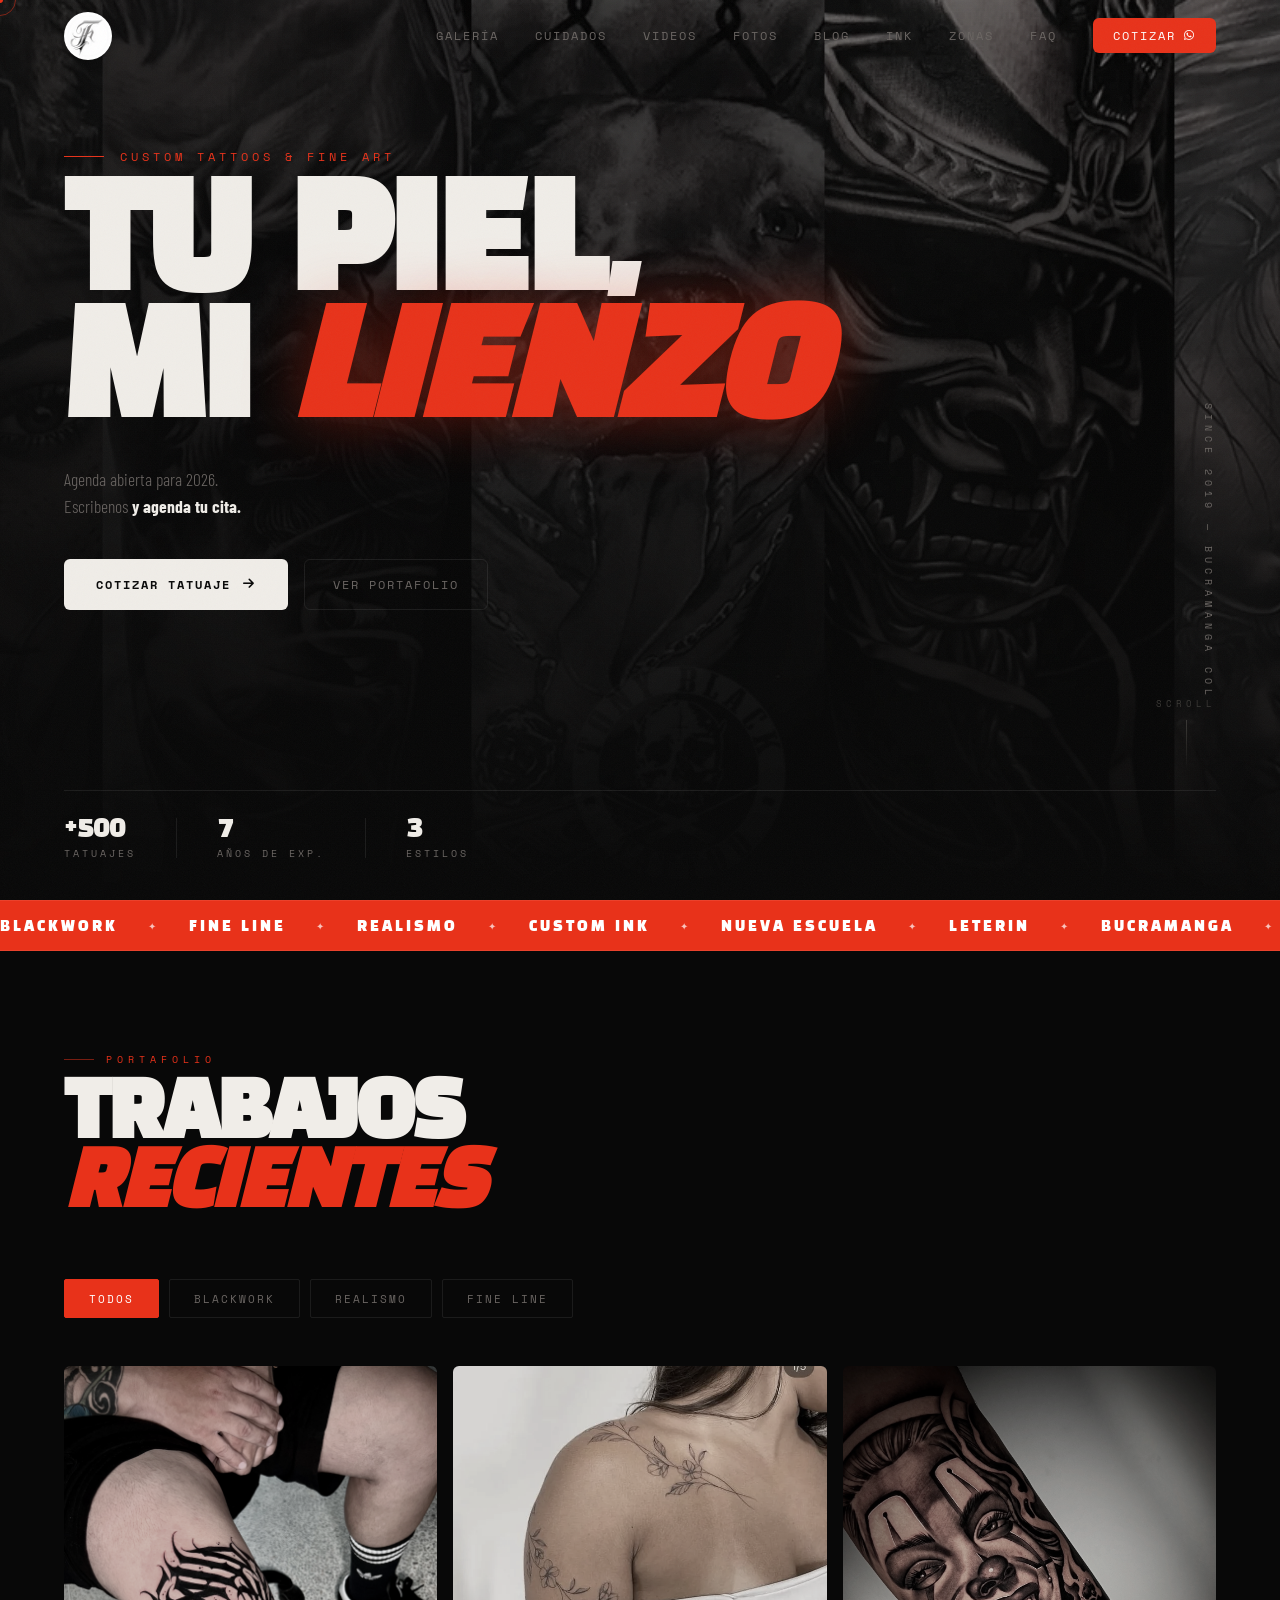
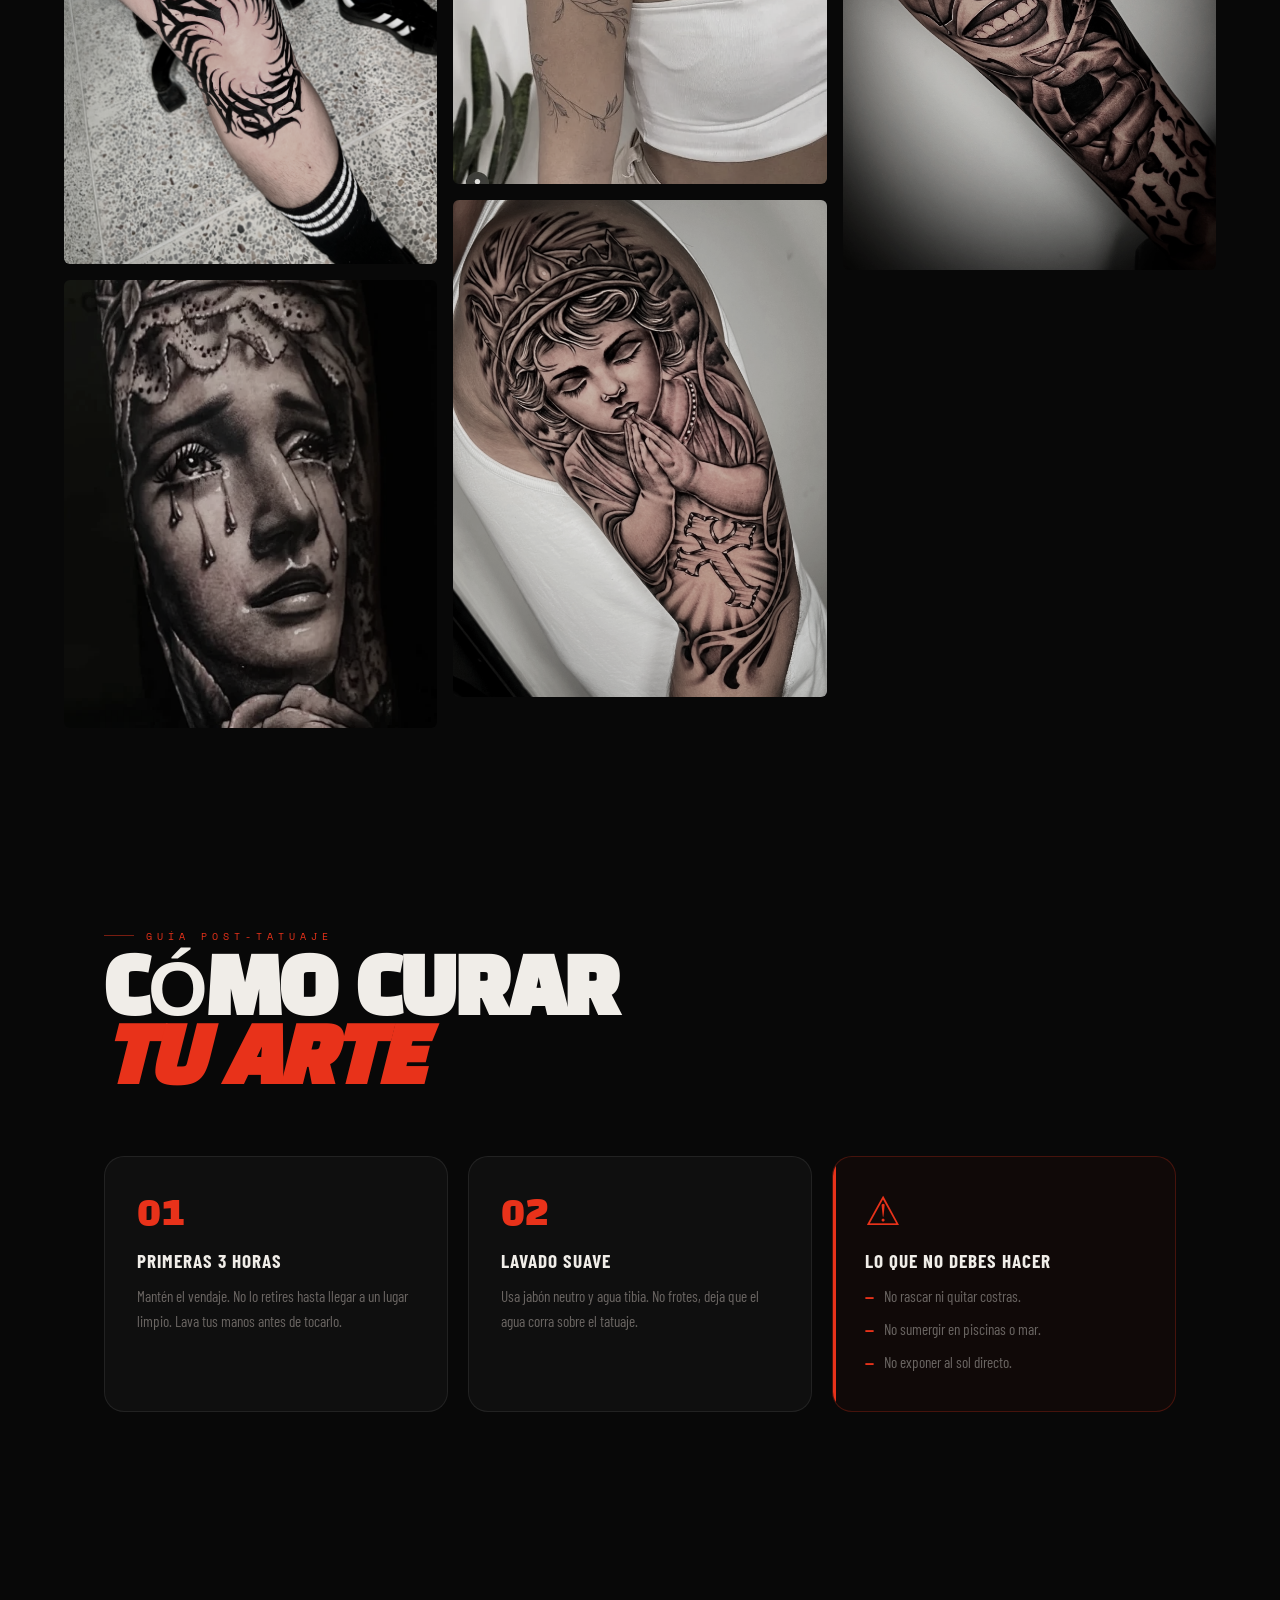
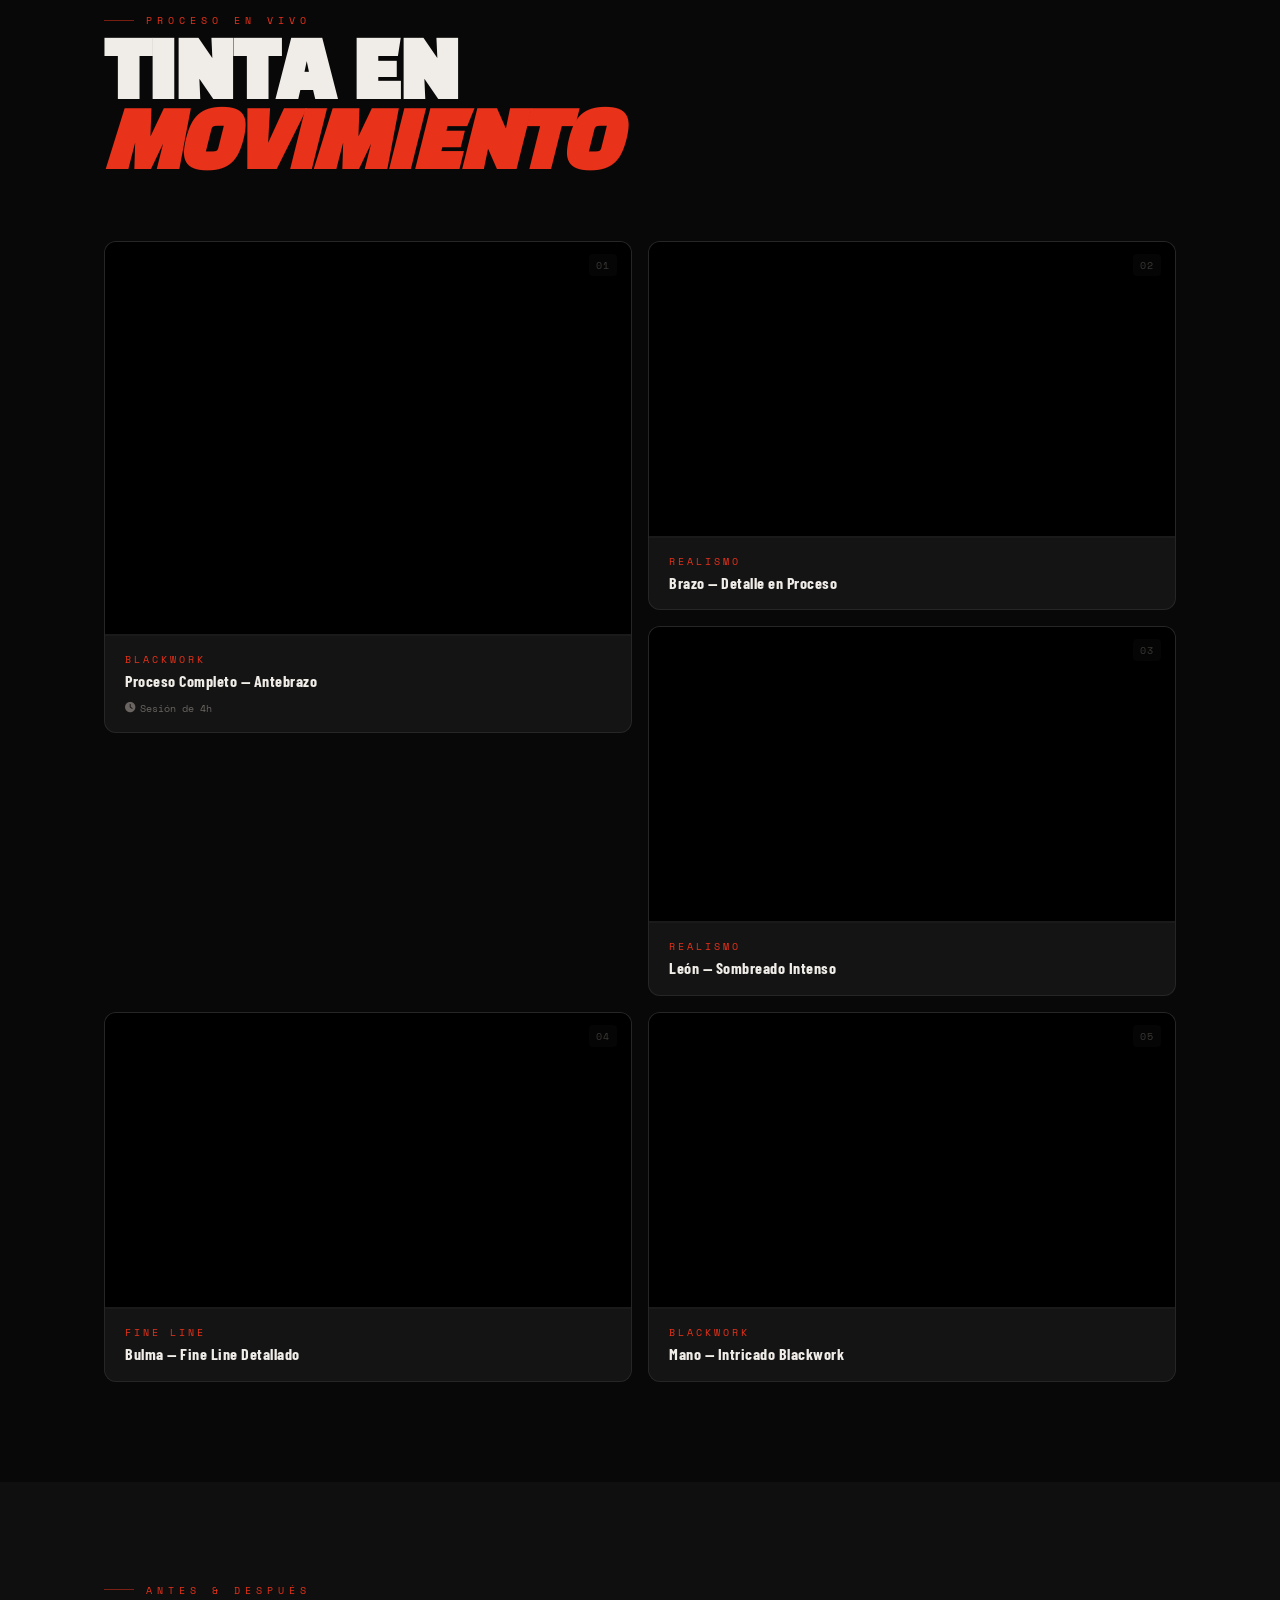
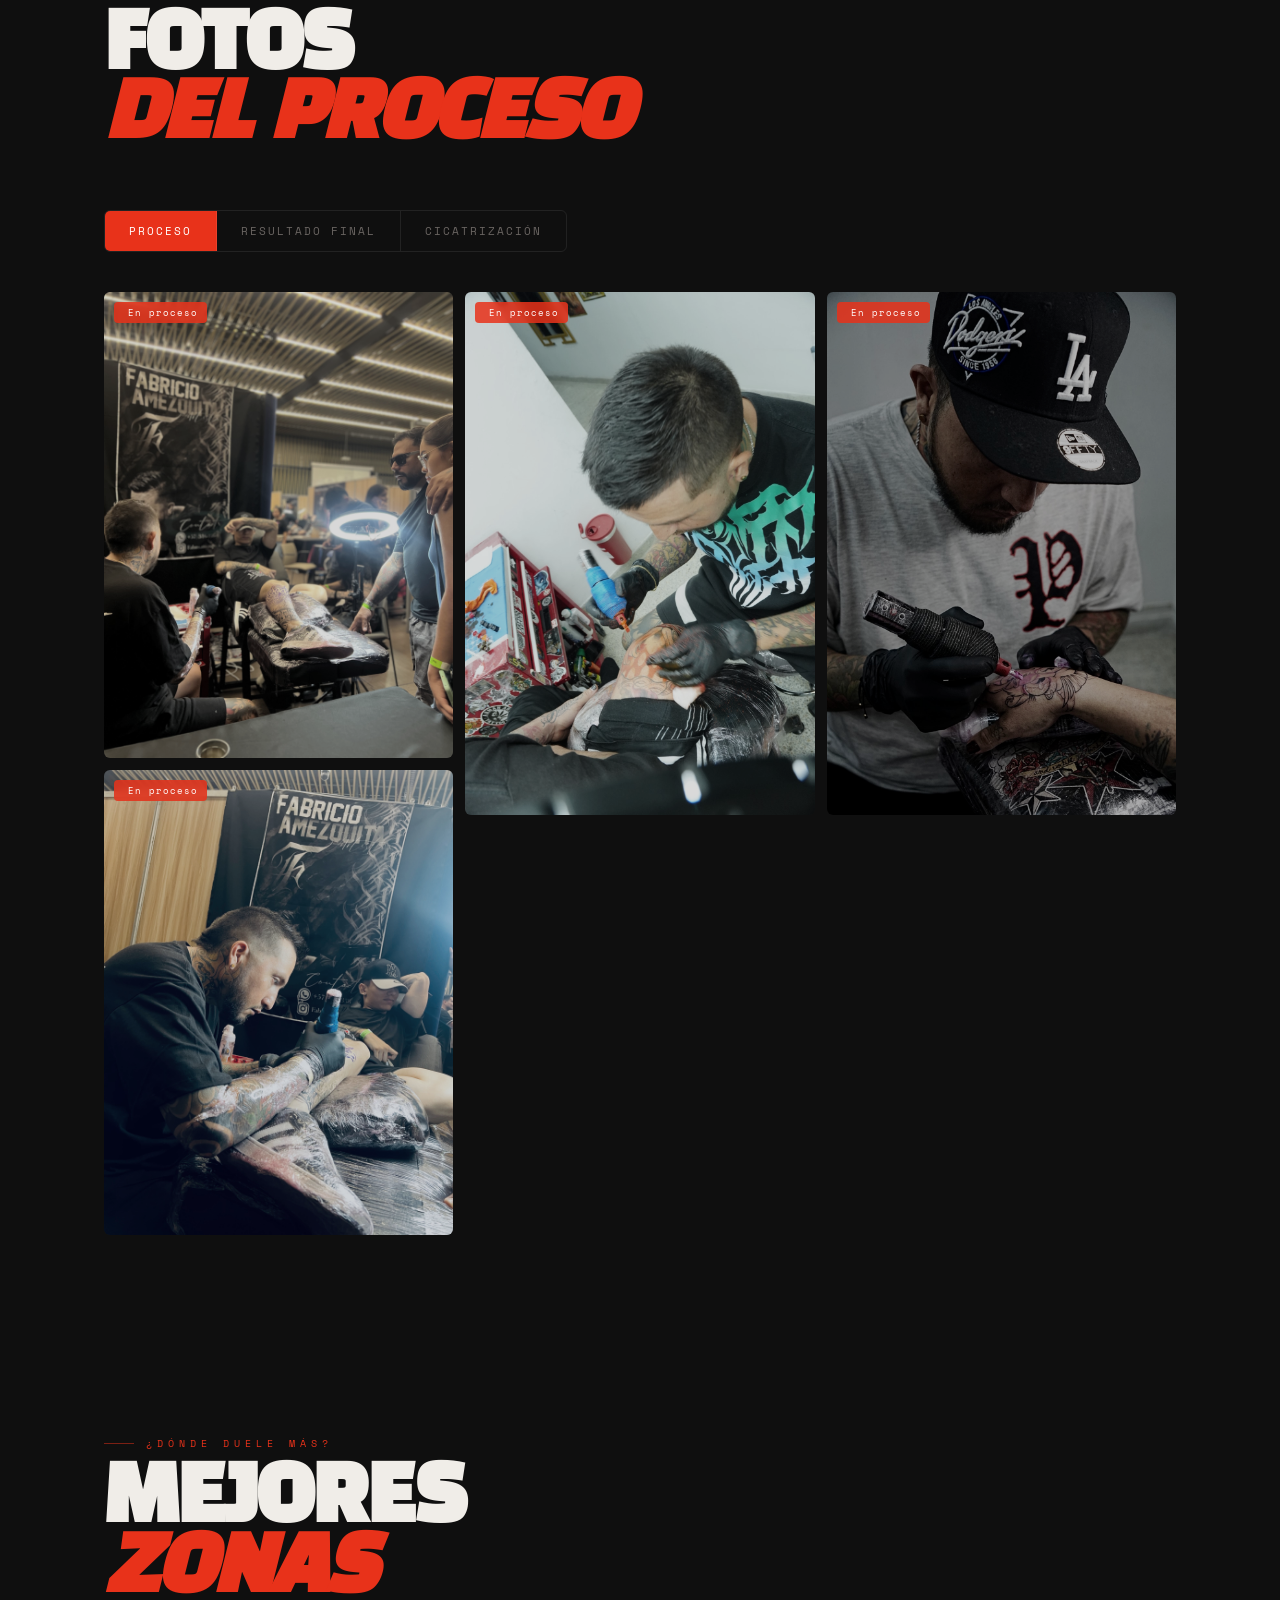
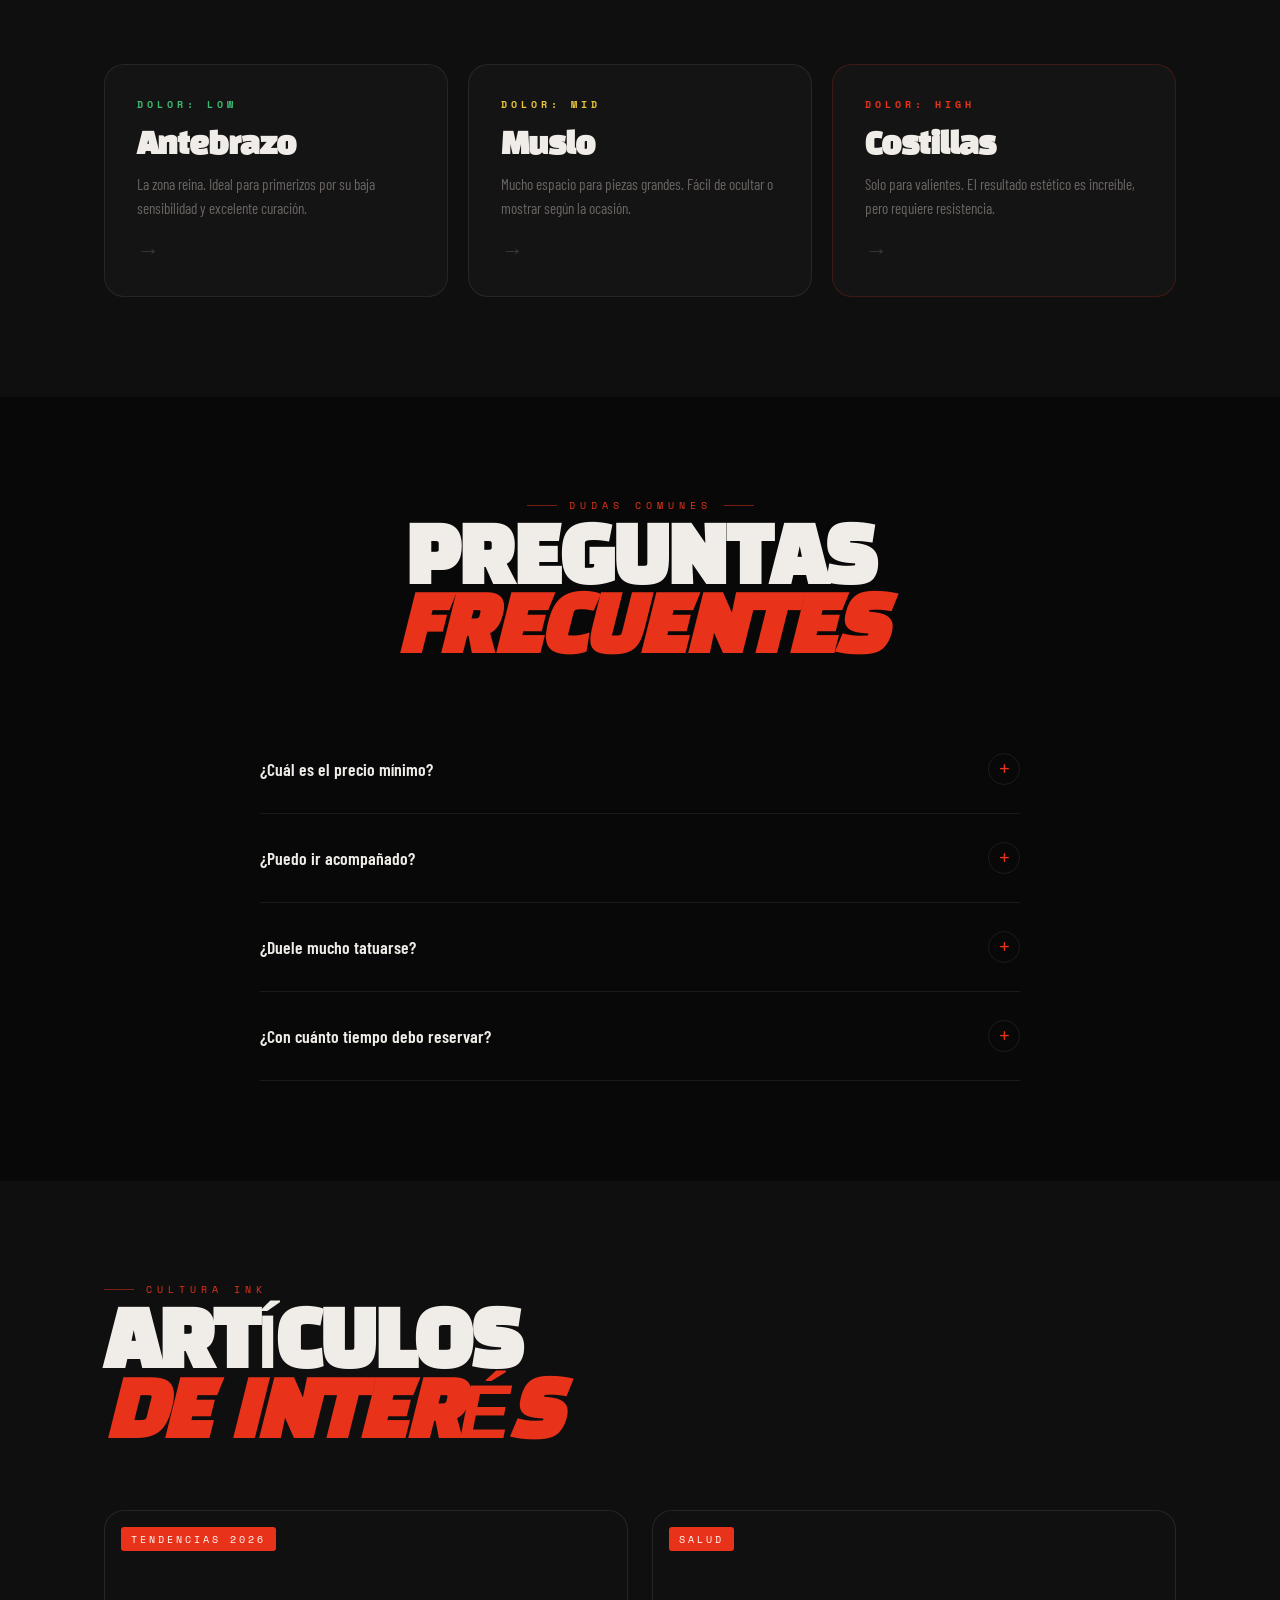
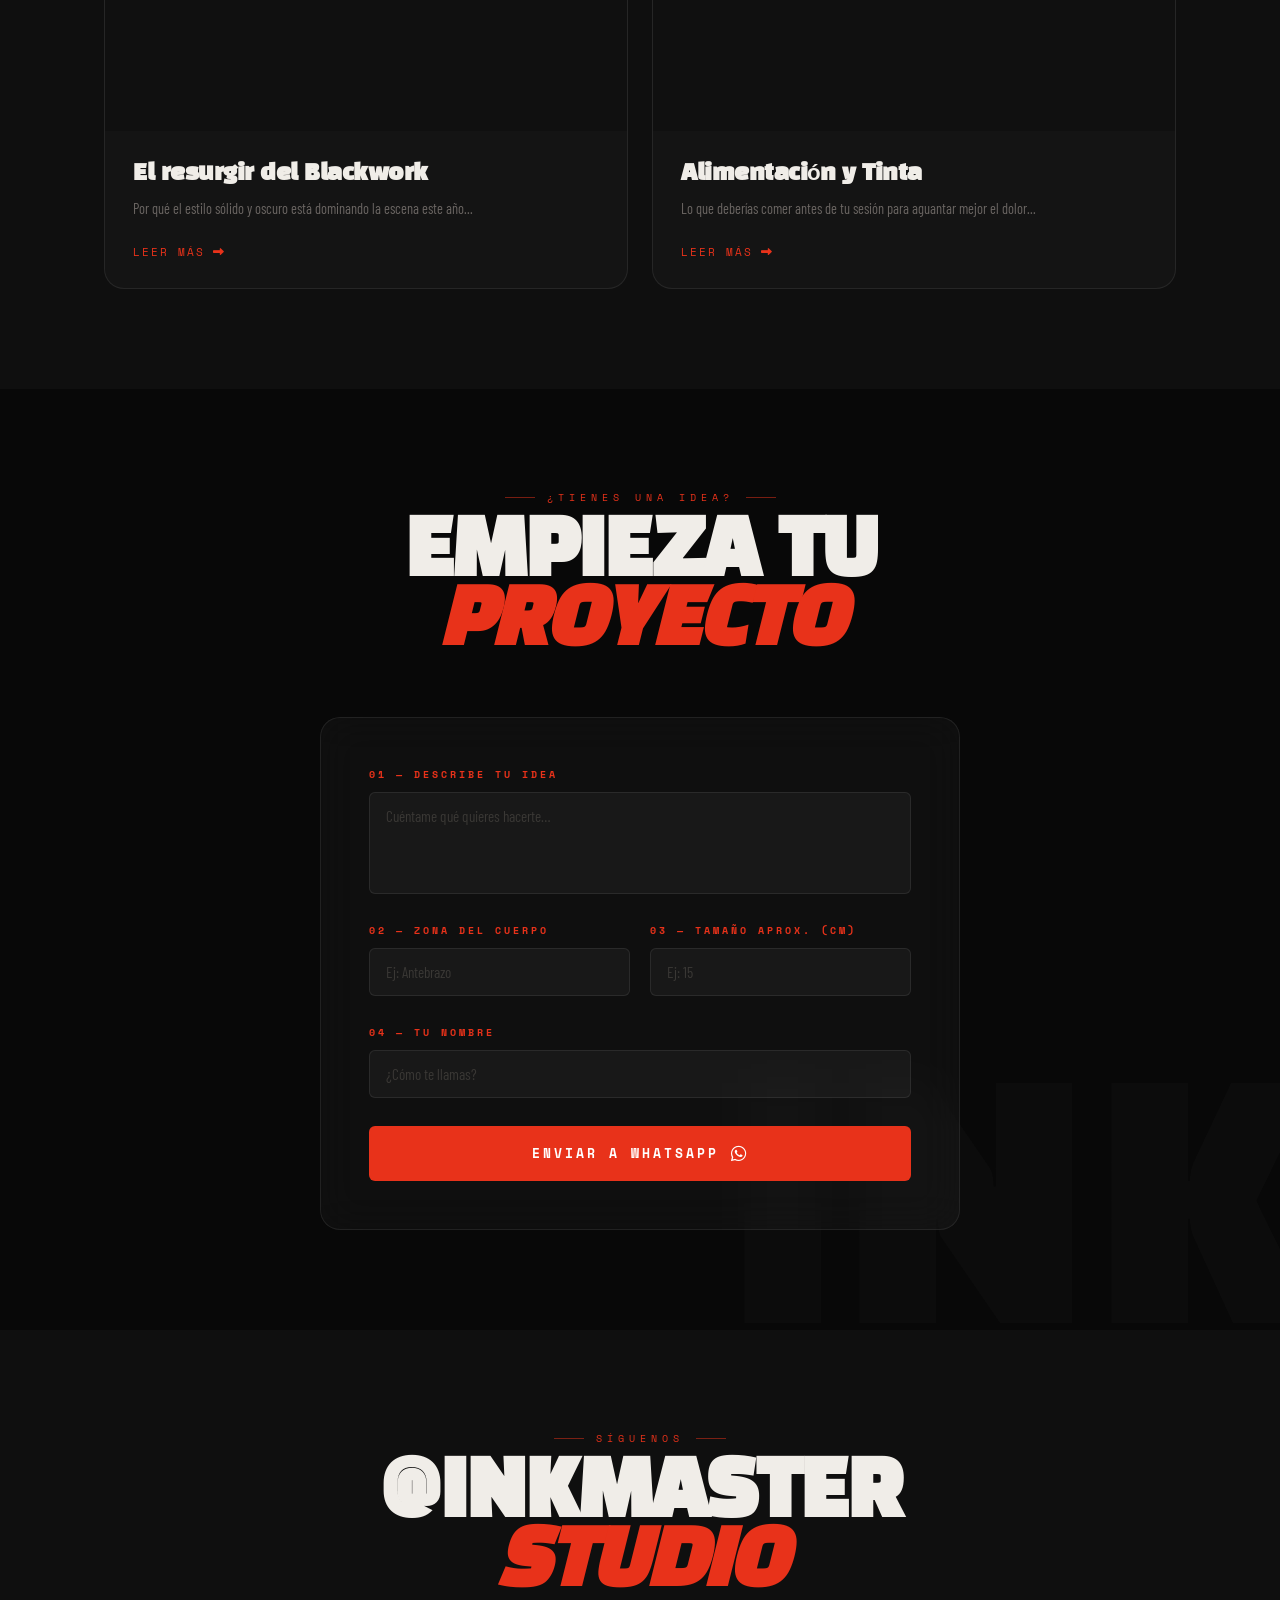
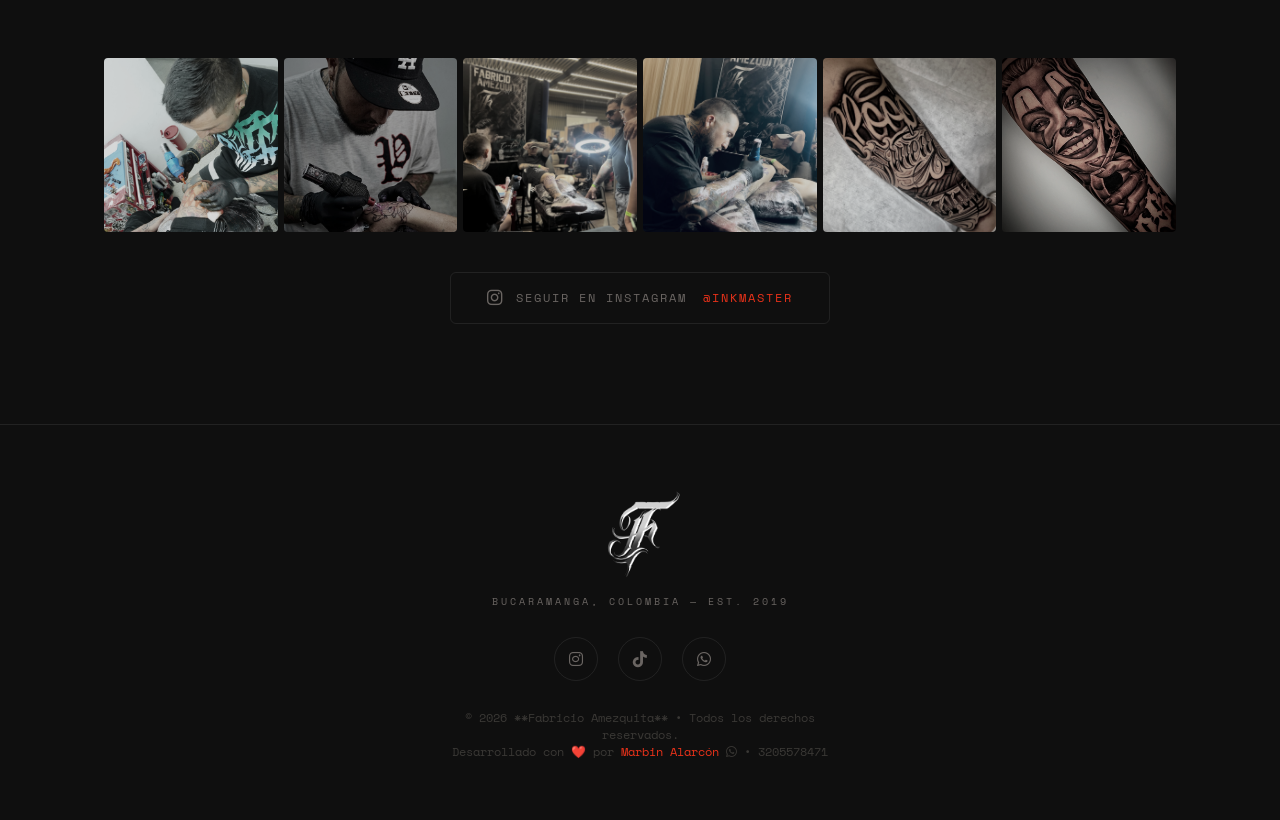
==== commit ea02e001: "footer" ====
--- a/index.html
+++ b/index.html
@@ -8,7 +8,6 @@
     <meta name="description"
         content="Ink Master Tattoo Studio — Custom Tattoos & Fine Art. Blackwork, Realismo, Fine Line.">
     <title>Fabricio Amezquita | Tattoo Studio</title>
-
     <!-- PWA Manifest -->
     <link rel="manifest" href="manifest.json">
     <!-- Google Fonts: Display + Body pairing -->
@@ -39,7 +38,7 @@
             <div class="splash-lines">
                 <span></span><span></span><span></span>
             </div>
-            <div class="splash-logo" style="align-content: center;">
+            <div class="splash-logo" style="text-align: -webkit-center;">
                 <img src="img/F.png" alt="Fabricio Amezquita TATTOO" class="logo-splash-img">
             </div>
             <p class="splash-sub">FABRICIO AMEZQUITA</p>
@@ -137,9 +136,9 @@
                 <span>FINE LINE</span><span class="sep">✦</span>
                 <span>REALISMO</span><span class="sep">✦</span>
                 <span>CUSTOM INK</span><span class="sep">✦</span>
-                <span>BOGOTÁ</span><span class="sep">✦</span>
-                <span>BLACKWORK</span><span class="sep">✦</span>
-                <span>FINE LINE</span><span class="sep">✦</span>
+                <span>NUEVA ESCUELA</span><span class="sep">✦</span>
+                <span>LETERIN</span><span class="sep">✦</span>
+                <span>BUCRAMANGA</span><span class="sep">✦</span>
                 <span>REALISMO</span><span class="sep">✦</span>
                 <span>CUSTOM INK</span><span class="sep">✦</span>
                 <span>BOGOTÁ</span><span class="sep">✦</span>
@@ -756,19 +755,26 @@
         </div>
     </section>
 
-
-
     <!-- ====== FOOTER ====== -->
     <footer class="site-footer">
         <div class="footer-inner">
-            <div class="footer-logo">INK<span>.</span></div>
-            <p class="footer-sub">Bogotá, Colombia — Est. 2019</p>
+            <div class="footer-logo">
+                <img src="img/F.png" alt="Ink Master Studio" style="width: 100px; height: 100px;">
+            </div>
+            <p class="footer-sub">Bucaramanga, Colombia — Est. 2019</p>
             <div class="footer-socials">
                 <a href="#" aria-label="Instagram"><i class="fab fa-instagram"></i></a>
                 <a href="#" aria-label="TikTok"><i class="fab fa-tiktok"></i></a>
                 <a href="https://wa.me/573205578471" aria-label="WhatsApp"><i class="fab fa-whatsapp"></i></a>
             </div>
-            <p class="footer-copy">© 2026 Ink Master Studio. Todos los derechos reservados.</p>
+            <p class="footer-copy">
+                © 2026 **Fabricio Amezquita** • Todos los derechos reservados. <br>
+                Desarrollado con ❤️ por <a href="https://marbinalarcondesarrollador.github.io/portafolio/"
+                    target="_blank" style="color: var(--accent); text-decoration: none;">Marbin
+                    Alarcón </a>
+                <a href="https://wa.me/573205578471" target="_blank" aria-label="WhatsApp"><i
+                        class="fab fa-whatsapp"></i> • 3205578471</a>
+            </p>
         </div>
     </footer>
 
--- a/styles.css
+++ b/styles.css
@@ -6,35 +6,44 @@
 
 /* --- VARIABLES --- */
 :root {
-    --bg:         #080808;
-    --bg-2:       #0f0f0f;
-    --bg-3:       #141414;
-    --surface:    rgba(255,255,255,0.03);
-    --border:     rgba(255,255,255,0.08);
-    --text:       #f0ede8;
+    --bg: #080808;
+    --bg-2: #0f0f0f;
+    --bg-3: #141414;
+    --surface: rgba(255, 255, 255, 0.03);
+    --border: rgba(255, 255, 255, 0.08);
+    --text: #f0ede8;
     --text-muted: #6a6562;
-    --text-dim:   #3a3835;
-    --accent:     #e8321a;
-    --accent-2:   #ff6b4a;
-    --gold:       #c8a96e;
-    --green:      #3dba72;
-    --yellow:     #e8c53a;
-
-    --font-display:  'Black Han Sans', 'Helvetica Neue', sans-serif;
-    --font-body:     'Barlow Condensed', sans-serif;
-    --font-mono:     'Space Mono', monospace;
+    --text-dim: #3a3835;
+    --accent: #e8321a;
+    --accent-2: #ff6b4a;
+    --gold: #c8a96e;
+    --green: #3dba72;
+    --yellow: #e8c53a;
+
+    --font-display: 'Black Han Sans', 'Helvetica Neue', sans-serif;
+    --font-body: 'Barlow Condensed', sans-serif;
+    --font-mono: 'Space Mono', monospace;
 
     --ease-out-expo: cubic-bezier(0.16, 1, 0.3, 1);
-    --ease-in-out:   cubic-bezier(0.4, 0, 0.2, 1);
-    --radius-sm:     6px;
-    --radius-md:     12px;
-    --radius-lg:     20px;
+    --ease-in-out: cubic-bezier(0.4, 0, 0.2, 1);
+    --radius-sm: 6px;
+    --radius-md: 12px;
+    --radius-lg: 20px;
 }
 
 /* --- RESET + BASE --- */
-*, *::before, *::after { margin: 0; padding: 0; box-sizing: border-box; }
-
-html { scroll-behavior: smooth; font-size: 16px; }
+*,
+*::before,
+*::after {
+    margin: 0;
+    padding: 0;
+    box-sizing: border-box;
+}
+
+html {
+    scroll-behavior: smooth;
+    font-size: 16px;
+}
 
 body {
     background-color: var(--bg);
@@ -46,11 +55,31 @@
     cursor: none;
 }
 
-img { max-width: 100%; display: block; }
-a { text-decoration: none; color: inherit; }
-ul { list-style: none; }
-button { cursor: none; border: none; background: none; font-family: inherit; }
-textarea, input { font-family: inherit; }
+img {
+    max-width: 100%;
+    display: block;
+}
+
+a {
+    text-decoration: none;
+    color: inherit;
+}
+
+ul {
+    list-style: none;
+}
+
+button {
+    cursor: none;
+    border: none;
+    background: none;
+    font-family: inherit;
+}
+
+textarea,
+input {
+    font-family: inherit;
+}
 
 /* --- NOISE OVERLAY --- */
 .noise-overlay {
@@ -66,38 +95,47 @@
 
 /* --- CUSTOM CURSOR --- */
 @media (pointer: fine) {
-    * { cursor: none !important; }
-    
+    * {
+        cursor: none !important;
+    }
+
     .custom-cursor {
         position: fixed;
-        top: 0; left: 0;
+        top: 0;
+        left: 0;
         z-index: 99999;
         pointer-events: none;
         will-change: transform;
     }
-    
+
     .cursor-dot {
-        width: 6px; height: 6px;
+        width: 6px;
+        height: 6px;
         background: var(--accent);
         border-radius: 50%;
         position: absolute;
-        top: -3px; left: -3px;
+        top: -3px;
+        left: -3px;
         transition: transform 0.1s;
     }
-    
+
     .cursor-ring {
-        width: 32px; height: 32px;
+        width: 32px;
+        height: 32px;
         border: 1.5px solid rgba(232, 50, 26, 0.5);
         border-radius: 50%;
         position: absolute;
-        top: -16px; left: -16px;
+        top: -16px;
+        left: -16px;
         transition: transform 0.25s var(--ease-out-expo), width 0.25s, height 0.25s, top 0.25s, left 0.25s;
         mix-blend-mode: exclusion;
     }
-    
+
     body.cursor-hover .cursor-ring {
-        width: 52px; height: 52px;
-        top: -26px; left: -26px;
+        width: 52px;
+        height: 52px;
+        top: -26px;
+        left: -26px;
         border-color: var(--accent);
     }
 }
@@ -140,12 +178,22 @@
     width: 0;
 }
 
-.splash-lines span:nth-child(1) { animation-delay: 0s; }
-.splash-lines span:nth-child(2) { animation-delay: 0.1s; }
-.splash-lines span:nth-child(3) { animation-delay: 0.2s; }
+.splash-lines span:nth-child(1) {
+    animation-delay: 0s;
+}
+
+.splash-lines span:nth-child(2) {
+    animation-delay: 0.1s;
+}
+
+.splash-lines span:nth-child(3) {
+    animation-delay: 0.2s;
+}
 
 @keyframes splashLine {
-    to { width: 60px; }
+    to {
+        width: 60px;
+    }
 }
 
 .splash-logo {
@@ -156,11 +204,20 @@
     animation: splashReveal 0.8s var(--ease-out-expo) 0.3s both;
 }
 
-.splash-logo span { color: var(--accent); }
+.splash-logo span {
+    color: var(--accent);
+}
 
 @keyframes splashReveal {
-    from { opacity: 0; transform: translateY(30px); }
-    to   { opacity: 1; transform: translateY(0); }
+    from {
+        opacity: 0;
+        transform: translateY(30px);
+    }
+
+    to {
+        opacity: 1;
+        transform: translateY(0);
+    }
 }
 
 .splash-sub {
@@ -189,13 +246,16 @@
 }
 
 @keyframes splashProgress {
-    to { width: 100%; }
+    to {
+        width: 100%;
+    }
 }
 
 /* --- NAVBAR --- */
 .navbar {
     position: fixed;
-    top: 0; width: 100%;
+    top: 0;
+    width: 100%;
     padding: 0 5%;
     height: 72px;
     display: flex;
@@ -220,7 +280,9 @@
     font-weight: 900;
 }
 
-.accent-dot { color: var(--accent); }
+.accent-dot {
+    color: var(--accent);
+}
 
 .nav-links {
     display: flex;
@@ -241,14 +303,21 @@
 .nav-link::after {
     content: '';
     position: absolute;
-    bottom: -4px; left: 0;
-    width: 0; height: 1px;
+    bottom: -4px;
+    left: 0;
+    width: 0;
+    height: 1px;
     background: var(--accent);
     transition: width 0.3s;
 }
 
-.nav-link:hover { color: var(--text); }
-.nav-link:hover::after { width: 100%; }
+.nav-link:hover {
+    color: var(--text);
+}
+
+.nav-link:hover::after {
+    width: 100%;
+}
 
 .nav-cta {
     background: var(--accent);
@@ -262,8 +331,14 @@
     transition: background 0.3s, transform 0.2s;
 }
 
-.nav-cta::after { display: none; }
-.nav-cta:hover { background: var(--accent-2); transform: translateY(-1px); }
+.nav-cta::after {
+    display: none;
+}
+
+.nav-cta:hover {
+    background: var(--accent-2);
+    transform: translateY(-1px);
+}
 
 .hamburger {
     display: none;
@@ -275,15 +350,25 @@
 
 .hamburger span {
     display: block;
-    width: 24px; height: 2px;
+    width: 24px;
+    height: 2px;
     background: var(--text);
     transition: all 0.35s var(--ease-out-expo);
     transform-origin: center;
 }
 
-.hamburger.open span:nth-child(1) { transform: translateY(7px) rotate(45deg); }
-.hamburger.open span:nth-child(2) { opacity: 0; transform: scaleX(0); }
-.hamburger.open span:nth-child(3) { transform: translateY(-7px) rotate(-45deg); }
+.hamburger.open span:nth-child(1) {
+    transform: translateY(7px) rotate(45deg);
+}
+
+.hamburger.open span:nth-child(2) {
+    opacity: 0;
+    transform: scaleX(0);
+}
+
+.hamburger.open span:nth-child(3) {
+    transform: translateY(-7px) rotate(-45deg);
+}
 
 /* Mobile menu */
 .mobile-menu {
@@ -300,7 +385,9 @@
     transition: transform 0.6s var(--ease-out-expo);
 }
 
-.mobile-menu.open { transform: translateY(0); }
+.mobile-menu.open {
+    transform: translateY(0);
+}
 
 .mob-link {
     font-family: var(--font-display);
@@ -310,7 +397,9 @@
     transition: color 0.3s;
 }
 
-.mob-link:hover { color: var(--text); }
+.mob-link:hover {
+    color: var(--text);
+}
 
 .mob-cta {
     color: var(--accent) !important;
@@ -344,8 +433,8 @@
     position: absolute;
     inset: 0;
     background:
-        linear-gradient(to top, var(--bg) 0%, rgba(8,8,8,0.7) 50%, rgba(8,8,8,0.2) 100%),
-        linear-gradient(to right, rgba(8,8,8,0.6) 0%, transparent 60%);
+        linear-gradient(to top, var(--bg) 0%, rgba(8, 8, 8, 0.7) 50%, rgba(8, 8, 8, 0.2) 100%),
+        linear-gradient(to right, rgba(8, 8, 8, 0.6) 0%, transparent 60%);
     z-index: 2;
 }
 
@@ -390,8 +479,15 @@
 }
 
 @keyframes heroReveal {
-    from { opacity: 0; transform: translateY(20px); }
-    to   { opacity: 1; transform: translateY(0); }
+    from {
+        opacity: 0;
+        transform: translateY(20px);
+    }
+
+    to {
+        opacity: 1;
+        transform: translateY(0);
+    }
 }
 
 .hero-title {
@@ -429,7 +525,9 @@
     animation: heroReveal 1s var(--ease-out-expo) 2.7s both;
 }
 
-.hero-subtitle strong { color: var(--text); }
+.hero-subtitle strong {
+    color: var(--text);
+}
 
 .hero-actions {
     display: flex;
@@ -458,7 +556,7 @@
     background: var(--accent);
     color: white;
     transform: translateY(-3px);
-    box-shadow: 0 12px 30px rgba(232,50,26,0.35);
+    box-shadow: 0 12px 30px rgba(232, 50, 26, 0.35);
 }
 
 .btn-ghost {
@@ -479,7 +577,7 @@
 .btn-ghost:hover {
     border-color: var(--text);
     color: var(--text);
-    background: rgba(255,255,255,0.04);
+    background: rgba(255, 255, 255, 0.04);
 }
 
 /* Scroll indicator */
@@ -507,8 +605,17 @@
 }
 
 @keyframes scrollPulse {
-    0%, 100% { opacity: 0.3; transform: scaleY(1); }
-    50%       { opacity: 1; transform: scaleY(1.2); }
+
+    0%,
+    100% {
+        opacity: 0.3;
+        transform: scaleY(1);
+    }
+
+    50% {
+        opacity: 1;
+        transform: scaleY(1.2);
+    }
 }
 
 /* Stats bar */
@@ -561,7 +668,10 @@
     border-bottom: 1px solid var(--border);
 }
 
-.marquee-track { overflow: hidden; white-space: nowrap; }
+.marquee-track {
+    overflow: hidden;
+    white-space: nowrap;
+}
 
 .marquee-content {
     display: inline-flex;
@@ -581,8 +691,13 @@
 }
 
 @keyframes marquee {
-    from { transform: translateX(0); }
-    to   { transform: translateX(-50%); }
+    from {
+        transform: translateX(0);
+    }
+
+    to {
+        transform: translateX(-50%);
+    }
 }
 
 /* --- SECTION SHARED --- */
@@ -612,7 +727,8 @@
 
 .label-line {
     display: inline-block;
-    width: 30px; height: 1px;
+    width: 30px;
+    height: 1px;
     background: var(--accent);
     opacity: 0.5;
 }
@@ -631,7 +747,11 @@
 }
 
 /* Containers */
-.container { max-width: 1200px; margin: 0 auto; padding: 0 5%; }
+.container {
+    max-width: 1200px;
+    margin: 0 auto;
+    padding: 0 5%;
+}
 
 /* --- GALLERY SECTION --- */
 .gallery-section {
@@ -670,8 +790,14 @@
     z-index: -1;
 }
 
-.filter-btn:hover { color: var(--text); border-color: var(--accent); }
-.filter-btn:hover::before { transform: translateX(0); }
+.filter-btn:hover {
+    color: var(--text);
+    border-color: var(--accent);
+}
+
+.filter-btn:hover::before {
+    transform: translateX(0);
+}
 
 .filter-btn.active {
     border-color: var(--accent);
@@ -694,7 +820,9 @@
     transition: opacity 0.5s, transform 0.5s var(--ease-out-expo);
 }
 
-.masonry-item.hide { display: none; }
+.masonry-item.hide {
+    display: none;
+}
 
 .masonry-item img {
     width: 100%;
@@ -711,7 +839,7 @@
 .item-overlay {
     position: absolute;
     inset: 0;
-    background: linear-gradient(to top, rgba(8,8,8,0.92) 0%, rgba(8,8,8,0.3) 50%, transparent 100%);
+    background: linear-gradient(to top, rgba(8, 8, 8, 0.92) 0%, rgba(8, 8, 8, 0.3) 50%, transparent 100%);
     display: flex;
     align-items: flex-end;
     padding: 20px;
@@ -719,7 +847,9 @@
     transition: opacity 0.4s;
 }
 
-.masonry-item:hover .item-overlay { opacity: 1; }
+.masonry-item:hover .item-overlay {
+    opacity: 1;
+}
 
 .overlay-content {
     display: flex;
@@ -738,11 +868,14 @@
     transition: transform 0.4s var(--ease-out-expo);
 }
 
-.masonry-item:hover .overlay-cat { transform: translateY(0); }
+.masonry-item:hover .overlay-cat {
+    transform: translateY(0);
+}
 
 .overlay-zoom {
-    width: 36px; height: 36px;
-    border: 1px solid rgba(255,255,255,0.3);
+    width: 36px;
+    height: 36px;
+    border: 1px solid rgba(255, 255, 255, 0.3);
     border-radius: 50%;
     display: flex;
     align-items: center;
@@ -753,26 +886,42 @@
     transition: transform 0.4s var(--ease-out-expo);
 }
 
-.masonry-item:hover .overlay-zoom { transform: scale(1) translateY(0); }
+.masonry-item:hover .overlay-zoom {
+    transform: scale(1) translateY(0);
+}
 
 .item-num {
     position: absolute;
-    top: 14px; right: 14px;
+    top: 14px;
+    right: 14px;
     font-family: var(--font-mono);
     font-size: 0.55rem;
     letter-spacing: 2px;
-    color: rgba(255,255,255,0.35);
+    color: rgba(255, 255, 255, 0.35);
     opacity: 0;
     transition: opacity 0.3s;
 }
 
-.masonry-item:hover .item-num { opacity: 1; }
-
-@media (max-width: 900px) { .masonry-grid { column-count: 2; } }
-@media (max-width: 500px) { .masonry-grid { column-count: 1; } }
+.masonry-item:hover .item-num {
+    opacity: 1;
+}
+
+@media (max-width: 900px) {
+    .masonry-grid {
+        column-count: 2;
+    }
+}
+
+@media (max-width: 500px) {
+    .masonry-grid {
+        column-count: 1;
+    }
+}
 
 /* --- CUIDADOS --- */
-.cuidados-section { padding: 100px 0; }
+.cuidados-section {
+    padding: 100px 0;
+}
 
 .cuidados-grid {
     display: grid;
@@ -793,8 +942,10 @@
 .cuidado-card::before {
     content: '';
     position: absolute;
-    top: 0; left: 0;
-    width: 3px; height: 100%;
+    top: 0;
+    left: 0;
+    width: 3px;
+    height: 100%;
     background: var(--accent);
     transform: scaleY(0);
     transform-origin: top;
@@ -802,18 +953,23 @@
 }
 
 .cuidado-card:hover {
-    border-color: rgba(255,255,255,0.12);
+    border-color: rgba(255, 255, 255, 0.12);
     transform: translateY(-4px);
 }
 
-.cuidado-card:hover::before { transform: scaleY(1); }
+.cuidado-card:hover::before {
+    transform: scaleY(1);
+}
 
 .cuidado-card.cuidado-warning {
     border-color: rgba(232, 50, 26, 0.25);
     background: rgba(232, 50, 26, 0.04);
 }
 
-.cuidado-card.cuidado-warning::before { background: var(--accent); transform: scaleY(1); }
+.cuidado-card.cuidado-warning::before {
+    background: var(--accent);
+    transform: scaleY(1);
+}
 
 .cuidado-num {
     font-family: var(--font-display);
@@ -832,7 +988,8 @@
     margin-bottom: 12px;
 }
 
-.cuidado-card p, .cuidado-card li {
+.cuidado-card p,
+.cuidado-card li {
     color: var(--text-muted);
     font-size: 0.95rem;
     line-height: 1.65;
@@ -859,7 +1016,10 @@
 }
 
 /* --- ZONAS --- */
-.zonas-section { padding: 100px 0; background: var(--bg-2); }
+.zonas-section {
+    padding: 100px 0;
+    background: var(--bg-2);
+}
 
 .zonas-grid {
     display: grid;
@@ -882,11 +1042,16 @@
 
 .zona-card:hover {
     transform: translateY(-6px);
-    border-color: rgba(255,255,255,0.12);
-}
-
-.zona-card--hot { border-color: rgba(232,50,26,0.2); }
-.zona-card--hot:hover { border-color: var(--accent); }
+    border-color: rgba(255, 255, 255, 0.12);
+}
+
+.zona-card--hot {
+    border-color: rgba(232, 50, 26, 0.2);
+}
+
+.zona-card--hot:hover {
+    border-color: var(--accent);
+}
 
 .zona-pain {
     font-family: var(--font-mono);
@@ -896,9 +1061,17 @@
     text-transform: uppercase;
 }
 
-.pain-low  { color: var(--green); }
-.pain-mid  { color: var(--yellow); }
-.pain-high { color: var(--accent); }
+.pain-low {
+    color: var(--green);
+}
+
+.pain-mid {
+    color: var(--yellow);
+}
+
+.pain-high {
+    color: var(--accent);
+}
 
 .zona-body h3 {
     font-family: var(--font-display);
@@ -926,9 +1099,14 @@
 }
 
 /* --- FAQ --- */
-.faq-section { padding: 100px 0; }
-
-.faq-container { max-width: 760px; margin: 0 auto; }
+.faq-section {
+    padding: 100px 0;
+}
+
+.faq-container {
+    max-width: 760px;
+    margin: 0 auto;
+}
 
 .faq-item {
     border-bottom: 1px solid var(--border);
@@ -950,10 +1128,13 @@
     line-height: 1.3;
 }
 
-.faq-item:hover .faq-question { color: var(--text); }
+.faq-item:hover .faq-question {
+    color: var(--text);
+}
 
 .faq-icon {
-    width: 32px; height: 32px;
+    width: 32px;
+    height: 32px;
     border: 1px solid var(--border);
     border-radius: 50%;
     display: flex;
@@ -968,7 +1149,7 @@
 .faq-item.active .faq-icon {
     transform: rotate(45deg);
     border-color: var(--accent);
-    background: rgba(232,50,26,0.1);
+    background: rgba(232, 50, 26, 0.1);
 }
 
 .faq-answer {
@@ -984,12 +1165,20 @@
     line-height: 1.65;
 }
 
-.faq-answer strong { color: var(--text); font-weight: 700; }
-
-.faq-item.active .faq-answer { max-height: 200px; }
+.faq-answer strong {
+    color: var(--text);
+    font-weight: 700;
+}
+
+.faq-item.active .faq-answer {
+    max-height: 200px;
+}
 
 /* --- BLOG --- */
-.blog-section { padding: 100px 0; background: var(--bg-2); }
+.blog-section {
+    padding: 100px 0;
+    background: var(--bg-2);
+}
 
 .blog-grid {
     display: grid;
@@ -1007,7 +1196,7 @@
 
 .blog-card:hover {
     transform: translateY(-8px);
-    border-color: rgba(255,255,255,0.1);
+    border-color: rgba(255, 255, 255, 0.1);
 }
 
 .blog-img {
@@ -1023,15 +1212,18 @@
     content: '';
     position: absolute;
     inset: 0;
-    background: rgba(8,8,8,0.3);
+    background: rgba(8, 8, 8, 0.3);
     transition: background 0.3s;
 }
 
-.blog-card:hover .blog-img::after { background: rgba(8,8,8,0.1); }
+.blog-card:hover .blog-img::after {
+    background: rgba(8, 8, 8, 0.1);
+}
 
 .blog-tag {
     position: absolute;
-    top: 16px; left: 16px;
+    top: 16px;
+    left: 16px;
     z-index: 2;
     background: var(--accent);
     color: white;
@@ -1043,7 +1235,9 @@
     border-radius: 3px;
 }
 
-.blog-body { padding: 28px; }
+.blog-body {
+    padding: 28px;
+}
 
 .blog-body h3 {
     font-family: var(--font-display);
@@ -1071,7 +1265,9 @@
     transition: gap 0.3s;
 }
 
-.blog-card:hover .blog-read { gap: 14px; }
+.blog-card:hover .blog-read {
+    gap: 14px;
+}
 
 /* --- COTIZACIÓN --- */
 .cotizar-section {
@@ -1084,10 +1280,11 @@
 .cotizar-section::before {
     content: 'INK';
     position: absolute;
-    bottom: -60px; right: -40px;
+    bottom: -60px;
+    right: -40px;
     font-family: var(--font-display);
     font-size: 20rem;
-    color: rgba(255,255,255,0.015);
+    color: rgba(255, 255, 255, 0.015);
     pointer-events: none;
     line-height: 1;
 }
@@ -1125,8 +1322,9 @@
     font-weight: 700;
 }
 
-input, textarea {
-    background: rgba(255,255,255,0.04);
+input,
+textarea {
+    background: rgba(255, 255, 255, 0.04);
     border: 1px solid var(--border);
     border-radius: var(--radius-sm);
     padding: 14px 16px;
@@ -1137,12 +1335,16 @@
     resize: none;
 }
 
-input::placeholder, textarea::placeholder { color: var(--text-dim); }
-
-input:focus, textarea:focus {
+input::placeholder,
+textarea::placeholder {
+    color: var(--text-dim);
+}
+
+input:focus,
+textarea:focus {
     outline: none;
     border-color: var(--accent);
-    background: rgba(232,50,26,0.04);
+    background: rgba(232, 50, 26, 0.04);
 }
 
 .btn-submit {
@@ -1167,14 +1369,21 @@
 .btn-submit:hover {
     background: var(--accent-2);
     transform: translateY(-3px);
-    box-shadow: 0 16px 36px rgba(232,50,26,0.3);
-}
-
-.btn-submit i { font-size: 1.1rem; }
+    box-shadow: 0 16px 36px rgba(232, 50, 26, 0.3);
+}
+
+.btn-submit i {
+    font-size: 1.1rem;
+}
 
 @media (max-width: 600px) {
-    .form-row { grid-template-columns: 1fr; }
-    .quote-form { padding: 32px 24px; }
+    .form-row {
+        grid-template-columns: 1fr;
+    }
+
+    .quote-form {
+        padding: 32px 24px;
+    }
 }
 
 /* --- FOOTER --- */
@@ -1185,16 +1394,22 @@
     text-align: center;
 }
 
-.footer-inner { max-width: 400px; margin: 0 auto; }
+.footer-inner {
+    max-width: 400px;
+    margin: 0 auto;
+}
 
 .footer-logo {
     font-family: var(--font-display);
     font-size: 2.5rem;
     letter-spacing: -2px;
     margin-bottom: 8px;
-}
-
-.footer-logo span { color: var(--accent); }
+    text-align: -webkit-center;
+}
+
+.footer-logo span {
+    color: var(--accent);
+}
 
 .footer-sub {
     font-family: var(--font-mono);
@@ -1213,7 +1428,8 @@
 }
 
 .footer-socials a {
-    width: 44px; height: 44px;
+    width: 44px;
+    height: 44px;
     border: 1px solid var(--border);
     border-radius: 50%;
     display: flex;
@@ -1263,20 +1479,24 @@
     transition: transform 0.4s var(--ease-out-expo);
 }
 
-.lightbox.active .lightbox-inner { transform: scale(1); }
+.lightbox.active .lightbox-inner {
+    transform: scale(1);
+}
 
 .lightbox-img {
     max-width: 90vw;
     max-height: 85vh;
     border-radius: var(--radius-md);
-    box-shadow: 0 40px 80px rgba(0,0,0,0.8);
+    box-shadow: 0 40px 80px rgba(0, 0, 0, 0.8);
     object-fit: contain;
 }
 
 .close-lightbox {
     position: absolute;
-    top: 28px; right: 32px;
-    width: 44px; height: 44px;
+    top: 28px;
+    right: 32px;
+    width: 44px;
+    height: 44px;
     border: 1px solid var(--border);
     border-radius: 50%;
     display: flex;
@@ -1285,7 +1505,7 @@
     color: var(--text-muted);
     font-size: 1rem;
     transition: border-color 0.3s, color 0.3s, transform 0.3s;
-    background: rgba(255,255,255,0.03);
+    background: rgba(255, 255, 255, 0.03);
 }
 
 .close-lightbox:hover {
@@ -1318,10 +1538,21 @@
 }
 
 /* Stagger children */
-.reveal-child:nth-child(1) { transition-delay: 0.1s; }
-.reveal-child:nth-child(2) { transition-delay: 0.2s; }
-.reveal-child:nth-child(3) { transition-delay: 0.3s; }
-.reveal-child:nth-child(4) { transition-delay: 0.4s; }
+.reveal-child:nth-child(1) {
+    transition-delay: 0.1s;
+}
+
+.reveal-child:nth-child(2) {
+    transition-delay: 0.2s;
+}
+
+.reveal-child:nth-child(3) {
+    transition-delay: 0.3s;
+}
+
+.reveal-child:nth-child(4) {
+    transition-delay: 0.4s;
+}
 
 /* ============================================================
    INSTAGRAM SECTION
@@ -1374,7 +1605,9 @@
     color: white;
 }
 
-.ig-item:hover .ig-overlay { opacity: 1; }
+.ig-item:hover .ig-overlay {
+    opacity: 1;
+}
 
 .ig-cta-wrap {
     display: flex;
@@ -1398,7 +1631,9 @@
     overflow: hidden;
 }
 
-.ig-follow-btn i { font-size: 1.1rem; }
+.ig-follow-btn i {
+    font-size: 1.1rem;
+}
 
 .ig-follow-btn .ig-handle {
     color: var(--accent);
@@ -1412,10 +1647,14 @@
     transform: translateY(-3px);
 }
 
-.ig-follow-btn:hover .ig-handle { color: white; }
+.ig-follow-btn:hover .ig-handle {
+    color: white;
+}
 
 /* Behold widget container (if used) */
-.instagram-behold { margin-bottom: 40px; }
+.instagram-behold {
+    margin-bottom: 40px;
+}
 
 /* ============================================================
    RESPONSIVE — Mobile-first fixes
@@ -1423,48 +1662,101 @@
 
 /* Touch devices: show native cursor */
 @media (pointer: coarse) {
-    * { cursor: auto !important; }
-    button { cursor: pointer !important; }
-    a { cursor: pointer !important; }
-    .custom-cursor { display: none !important; }
-    body { cursor: auto; }
+    * {
+        cursor: auto !important;
+    }
+
+    button {
+        cursor: pointer !important;
+    }
+
+    a {
+        cursor: pointer !important;
+    }
+
+    .custom-cursor {
+        display: none !important;
+    }
+
+    body {
+        cursor: auto;
+    }
 }
 
 /* Tablet (max 1024px) */
 @media (max-width: 1024px) {
-    .nav-links { gap: 24px; }
-    .instagram-grid { grid-template-columns: repeat(3, 1fr); }
+    .nav-links {
+        gap: 24px;
+    }
+
+    .instagram-grid {
+        grid-template-columns: repeat(3, 1fr);
+    }
 }
 
 /* Tablet portrait / large mobile (max 768px) */
 @media (max-width: 768px) {
+
     /* Navbar */
-    .nav-links { display: none; }
-    .hamburger { display: flex; }
+    .nav-links {
+        display: none;
+    }
+
+    .hamburger {
+        display: flex;
+    }
 
     /* Hero */
-    .hero { padding: 0 5% 0; }
-    .hero-content { padding-bottom: 200px; }
-    .hero-vertical-text { display: none; }
-    .scroll-indicator { display: none; }
+    .hero {
+        padding: 0 5% 0;
+    }
+
+    .hero-content {
+        padding-bottom: 200px;
+    }
+
+    .hero-vertical-text {
+        display: none;
+    }
+
+    .scroll-indicator {
+        display: none;
+    }
 
     .hero-stats {
         gap: 0;
         flex-wrap: wrap;
     }
-    .stat { padding: 0 20px 0 0; }
-    .stat-divider { margin-right: 20px; }
-    .stat-num { font-size: 1.4rem; }
+
+    .stat {
+        padding: 0 20px 0 0;
+    }
+
+    .stat-divider {
+        margin-right: 20px;
+    }
+
+    .stat-num {
+        font-size: 1.4rem;
+    }
 
     /* Sections */
-    .section-title { font-size: clamp(2rem, 8vw, 3.5rem); }
-    .gallery-section { padding: 70px 5%; }
+    .section-title {
+        font-size: clamp(2rem, 8vw, 3.5rem);
+    }
+
+    .gallery-section {
+        padding: 70px 5%;
+    }
+
     .cuidados-section,
     .zonas-section,
     .faq-section,
     .blog-section,
     .cotizar-section,
-    .instagram-section { padding: 70px 0; }
+    .instagram-section {
+        padding: 70px 0;
+    }
 
     /* Gallery filters: scrollable on mobile */
     .gallery-filters {
@@ -1474,67 +1766,140 @@
         -webkit-overflow-scrolling: touch;
         scrollbar-width: none;
     }
-    .gallery-filters::-webkit-scrollbar { display: none; }
-    .filter-btn { flex-shrink: 0; }
+
+    .gallery-filters::-webkit-scrollbar {
+        display: none;
+    }
+
+    .filter-btn {
+        flex-shrink: 0;
+    }
 
     /* Blog */
-    .blog-grid { grid-template-columns: 1fr; }
+    .blog-grid {
+        grid-template-columns: 1fr;
+    }
 
     /* Instagram */
-    .instagram-grid { grid-template-columns: repeat(3, 1fr); }
+    .instagram-grid {
+        grid-template-columns: repeat(3, 1fr);
+    }
 
     /* FAQ */
-    .faq-container { padding: 0 5%; }
+    .faq-container {
+        padding: 0 5%;
+    }
 
     /* Quote form */
-    .form-row { grid-template-columns: 1fr; }
-    .quote-form { padding: 32px 24px; }
+    .form-row {
+        grid-template-columns: 1fr;
+    }
+
+    .quote-form {
+        padding: 32px 24px;
+    }
 }
 
 /* Mobile (max 500px) */
 @media (max-width: 500px) {
+
     /* Hero */
-    .hero-title { font-size: clamp(3rem, 14vw, 5rem); }
-    .hero-stats { display: none; }
-    .hero-actions { flex-direction: column; align-items: flex-start; }
-    .btn-primary, .btn-ghost {
+    .hero-title {
+        font-size: clamp(3rem, 14vw, 5rem);
+    }
+
+    .hero-stats {
+        display: none;
+    }
+
+    .hero-actions {
+        flex-direction: column;
+        align-items: flex-start;
+    }
+
+    .btn-primary,
+    .btn-ghost {
         padding: 14px 22px;
         font-size: 0.72rem;
         width: 100%;
         justify-content: center;
     }
-    .hero-content { padding-bottom: 160px; }
+
+    .hero-content {
+        padding-bottom: 160px;
+    }
 
     /* Gallery */
-    .gallery-section { padding: 60px 5%; }
-    .masonry-grid { column-count: 1; }
+    .gallery-section {
+        padding: 60px 5%;
+    }
+
+    .masonry-grid {
+        column-count: 1;
+    }
 
     /* Sections spacing */
-    .section-header { margin-bottom: 40px; }
-    .cuidados-grid { grid-template-columns: 1fr; }
-    .zonas-grid { grid-template-columns: 1fr; }
-    .blog-grid { grid-template-columns: 1fr; }
+    .section-header {
+        margin-bottom: 40px;
+    }
+
+    .cuidados-grid {
+        grid-template-columns: 1fr;
+    }
+
+    .zonas-grid {
+        grid-template-columns: 1fr;
+    }
+
+    .blog-grid {
+        grid-template-columns: 1fr;
+    }
 
     /* Instagram */
-    .instagram-grid { grid-template-columns: repeat(2, 1fr); }
-    .ig-follow-btn { padding: 14px 24px; font-size: 0.65rem; }
+    .instagram-grid {
+        grid-template-columns: repeat(2, 1fr);
+    }
+
+    .ig-follow-btn {
+        padding: 14px 24px;
+        font-size: 0.65rem;
+    }
 
     /* Mobile menu links smaller on tiny screens */
-    .mob-link { font-size: clamp(2rem, 10vw, 3rem); }
+    .mob-link {
+        font-size: clamp(2rem, 10vw, 3rem);
+    }
 
     /* Quote form full-width padding */
-    .quote-form { padding: 28px 20px; margin: 0 5%; }
+    .quote-form {
+        padding: 28px 20px;
+        margin: 0 5%;
+    }
 
     /* Footer */
-    .site-footer { padding: 48px 5%; }
+    .site-footer {
+        padding: 48px 5%;
+    }
 }
 
 /* Very small devices (max 360px) */
 @media (max-width: 360px) {
-    .navbar { padding: 0 4%; }
-    .nav-logo { font-size: 1.3rem; }
-    .hero-title { font-size: clamp(2.5rem, 13vw, 4rem); }
-    .instagram-grid { grid-template-columns: repeat(2, 1fr); gap: 4px; }
+    .navbar {
+        padding: 0 4%;
+    }
+
+    .nav-logo {
+        font-size: 1.3rem;
+    }
+
+    .hero-title {
+        font-size: clamp(2.5rem, 13vw, 4rem);
+    }
+
+    .instagram-grid {
+        grid-template-columns: repeat(2, 1fr);
+        gap: 4px;
+    }
 }
 
 /* Video item en Instagram grid */
@@ -1555,7 +1920,7 @@
     position: absolute;
     top: 10px;
     right: 10px;
-    background: rgba(0,0,0,0.55);
+    background: rgba(0, 0, 0, 0.55);
     color: white;
     font-size: 0.65rem;
     padding: 4px 8px;
@@ -1564,19 +1929,23 @@
     pointer-events: none;
     z-index: 2;
 }
+
 /* Ajuste para el contenedor de Instagram Embed */
 .ig-item--embed {
     background: #fff;
-    overflow-y: auto; /* Permite scroll si el post es muy largo */
+    overflow-y: auto;
+    /* Permite scroll si el post es muy largo */
     display: flex;
     justify-content: center;
     border-radius: 12px;
-    height: 100%; /* Para que iguale a los otros items del grid */
+    height: 100%;
+    /* Para que iguale a los otros items del grid */
 }
 
 .ig-embed-container {
     width: 100%;
-    transform: scale(0.9); /* Ajusta este valor si el post se ve muy grande */
+    transform: scale(0.9);
+    /* Ajusta este valor si el post se ve muy grande */
     transform-origin: top center;
 }
 
@@ -1620,8 +1989,15 @@
 }
 
 /* Fila inferior: dos cards anchas */
-.videos-grid > .video-card--wide:nth-of-type(1) { grid-column: 1 / 2; grid-row: 2; }
-.videos-grid > .video-card--wide:nth-of-type(2) { grid-column: 2 / 3; grid-row: 2; }
+.videos-grid>.video-card--wide:nth-of-type(1) {
+    grid-column: 1 / 2;
+    grid-row: 2;
+}
+
+.videos-grid>.video-card--wide:nth-of-type(2) {
+    grid-column: 2 / 3;
+    grid-row: 2;
+}
 
 .video-card {
     position: relative;
@@ -1680,13 +2056,17 @@
     transition: opacity 0.3s ease, transform 0.3s ease;
 }
 
-.video-card:hover .video-controls { opacity: 1; transform: translateY(0); }
+.video-card:hover .video-controls {
+    opacity: 1;
+    transform: translateY(0);
+}
 
 .video-play-btn,
 .video-mute-btn {
-    width: 36px; height: 36px;
+    width: 36px;
+    height: 36px;
     border-radius: 50%;
-    background: rgba(8,8,8,0.8);
+    background: rgba(8, 8, 8, 0.8);
     border: 1px solid var(--border);
     color: var(--text);
     display: flex;
@@ -1707,10 +2087,11 @@
 /* Barra de progreso */
 .video-progress-bar {
     position: absolute;
-    bottom: 0; left: 0;
+    bottom: 0;
+    left: 0;
     width: 100%;
     height: 2px;
-    background: rgba(255,255,255,0.1);
+    background: rgba(255, 255, 255, 0.1);
     z-index: 4;
 }
 
@@ -1766,7 +2147,7 @@
     color: var(--text-dim);
     letter-spacing: 1px;
     z-index: 5;
-    background: rgba(8,8,8,0.6);
+    background: rgba(8, 8, 8, 0.6);
     padding: 3px 7px;
     border-radius: 4px;
     backdrop-filter: blur(4px);
@@ -1803,7 +2184,9 @@
     white-space: nowrap;
 }
 
-.foto-tab:last-child { border-right: none; }
+.foto-tab:last-child {
+    border-right: none;
+}
 
 .foto-tab.active {
     background: var(--accent);
@@ -1832,7 +2215,9 @@
     cursor: zoom-in;
 }
 
-.foto-item--tall img { aspect-ratio: unset; }
+.foto-item--tall img {
+    aspect-ratio: unset;
+}
 
 .foto-item img {
     width: 100%;
@@ -1851,14 +2236,16 @@
 .foto-overlay {
     position: absolute;
     inset: 0;
-    background: linear-gradient(to top, rgba(8,8,8,0.85) 0%, transparent 50%);
+    background: linear-gradient(to top, rgba(8, 8, 8, 0.85) 0%, transparent 50%);
     opacity: 0;
     transition: opacity 0.35s ease;
     display: flex;
     align-items: flex-end;
 }
 
-.foto-item:hover .foto-overlay { opacity: 1; }
+.foto-item:hover .foto-overlay {
+    opacity: 1;
+}
 
 .foto-overlay-content {
     display: flex;
@@ -1877,8 +2264,9 @@
 }
 
 .foto-expand {
-    width: 30px; height: 30px;
-    border: 1px solid rgba(255,255,255,0.25);
+    width: 30px;
+    height: 30px;
+    border: 1px solid rgba(255, 255, 255, 0.25);
     border-radius: 4px;
     display: flex;
     align-items: center;
@@ -1898,7 +2286,7 @@
     position: absolute;
     top: 10px;
     left: 10px;
-    background: rgba(232,50,26,0.85);
+    background: rgba(232, 50, 26, 0.85);
     color: white;
     font-family: var(--font-mono);
     font-size: 0.58rem;
@@ -1912,30 +2300,39 @@
     z-index: 3;
 }
 
-.foto-badge--gold { background: rgba(200,169,110,0.9); }
-.foto-badge--green { background: rgba(61,186,114,0.9); color: #000; }
+.foto-badge--gold {
+    background: rgba(200, 169, 110, 0.9);
+}
+
+.foto-badge--green {
+    background: rgba(61, 186, 114, 0.9);
+    color: #000;
+}
 
 /* Lightbox navegable (fotos) */
 #lightbox-fotos {
     position: fixed;
     inset: 0;
-    background: rgba(0,0,0,0.96);
+    background: rgba(0, 0, 0, 0.96);
     z-index: 9990;
     display: none;
     align-items: center;
     justify-content: center;
 }
 
-#lightbox-fotos.active { display: flex; }
+#lightbox-fotos.active {
+    display: flex;
+}
 
 .lb-nav {
     position: absolute;
     top: 50%;
     transform: translateY(-50%);
-    width: 50px; height: 50px;
+    width: 50px;
+    height: 50px;
     border: 1px solid var(--border);
     border-radius: 50%;
-    background: rgba(8,8,8,0.7);
+    background: rgba(8, 8, 8, 0.7);
     color: var(--text-muted);
     display: flex;
     align-items: center;
@@ -1946,8 +2343,13 @@
     z-index: 3;
 }
 
-.lb-prev { left: 24px; }
-.lb-next { right: 24px; }
+.lb-prev {
+    left: 24px;
+}
+
+.lb-next {
+    right: 24px;
+}
 
 .lb-nav:hover {
     border-color: var(--accent);
@@ -1965,31 +2367,64 @@
 
     .video-card--featured,
     .videos-secondary,
-    .video-card--wide { grid-column: 1; grid-row: auto; }
-
-    .videos-secondary { flex-direction: row; }
-    .videos-secondary .video-card { flex: 1; }
-
-    .fotos-grid { columns: 2; }
+    .video-card--wide {
+        grid-column: 1;
+        grid-row: auto;
+    }
+
+    .videos-secondary {
+        flex-direction: row;
+    }
+
+    .videos-secondary .video-card {
+        flex: 1;
+    }
+
+    .fotos-grid {
+        columns: 2;
+    }
 }
 
 @media (max-width: 768px) {
+
     .videos-section,
-    .fotos-section { padding: 70px 0; }
-
-    .videos-secondary { flex-direction: column; }
-
-    .fotos-tabs { overflow-x: auto; -webkit-overflow-scrolling: touch; }
-    .foto-tab { flex-shrink: 0; padding: 10px 18px; }
-
-    .fotos-grid { columns: 2; }
+    .fotos-section {
+        padding: 70px 0;
+    }
+
+    .videos-secondary {
+        flex-direction: column;
+    }
+
+    .fotos-tabs {
+        overflow-x: auto;
+        -webkit-overflow-scrolling: touch;
+    }
+
+    .foto-tab {
+        flex-shrink: 0;
+        padding: 10px 18px;
+    }
+
+    .fotos-grid {
+        columns: 2;
+    }
 }
 
 @media (max-width: 500px) {
-    .fotos-grid { columns: 1; }
-    .lb-prev { left: 10px; }
-    .lb-next { right: 10px; }
-}
+    .fotos-grid {
+        columns: 1;
+    }
+
+    .lb-prev {
+        left: 10px;
+    }
+
+    .lb-next {
+        right: 10px;
+    }
+}
+
 /* --- LOGO EN EL ENCABEZADO (NAVBAR) --- */
 .logo {
     display: flex;
@@ -2056,4 +2491,4 @@
         width: 40px;
         height: 40px;
     }
-}
+}
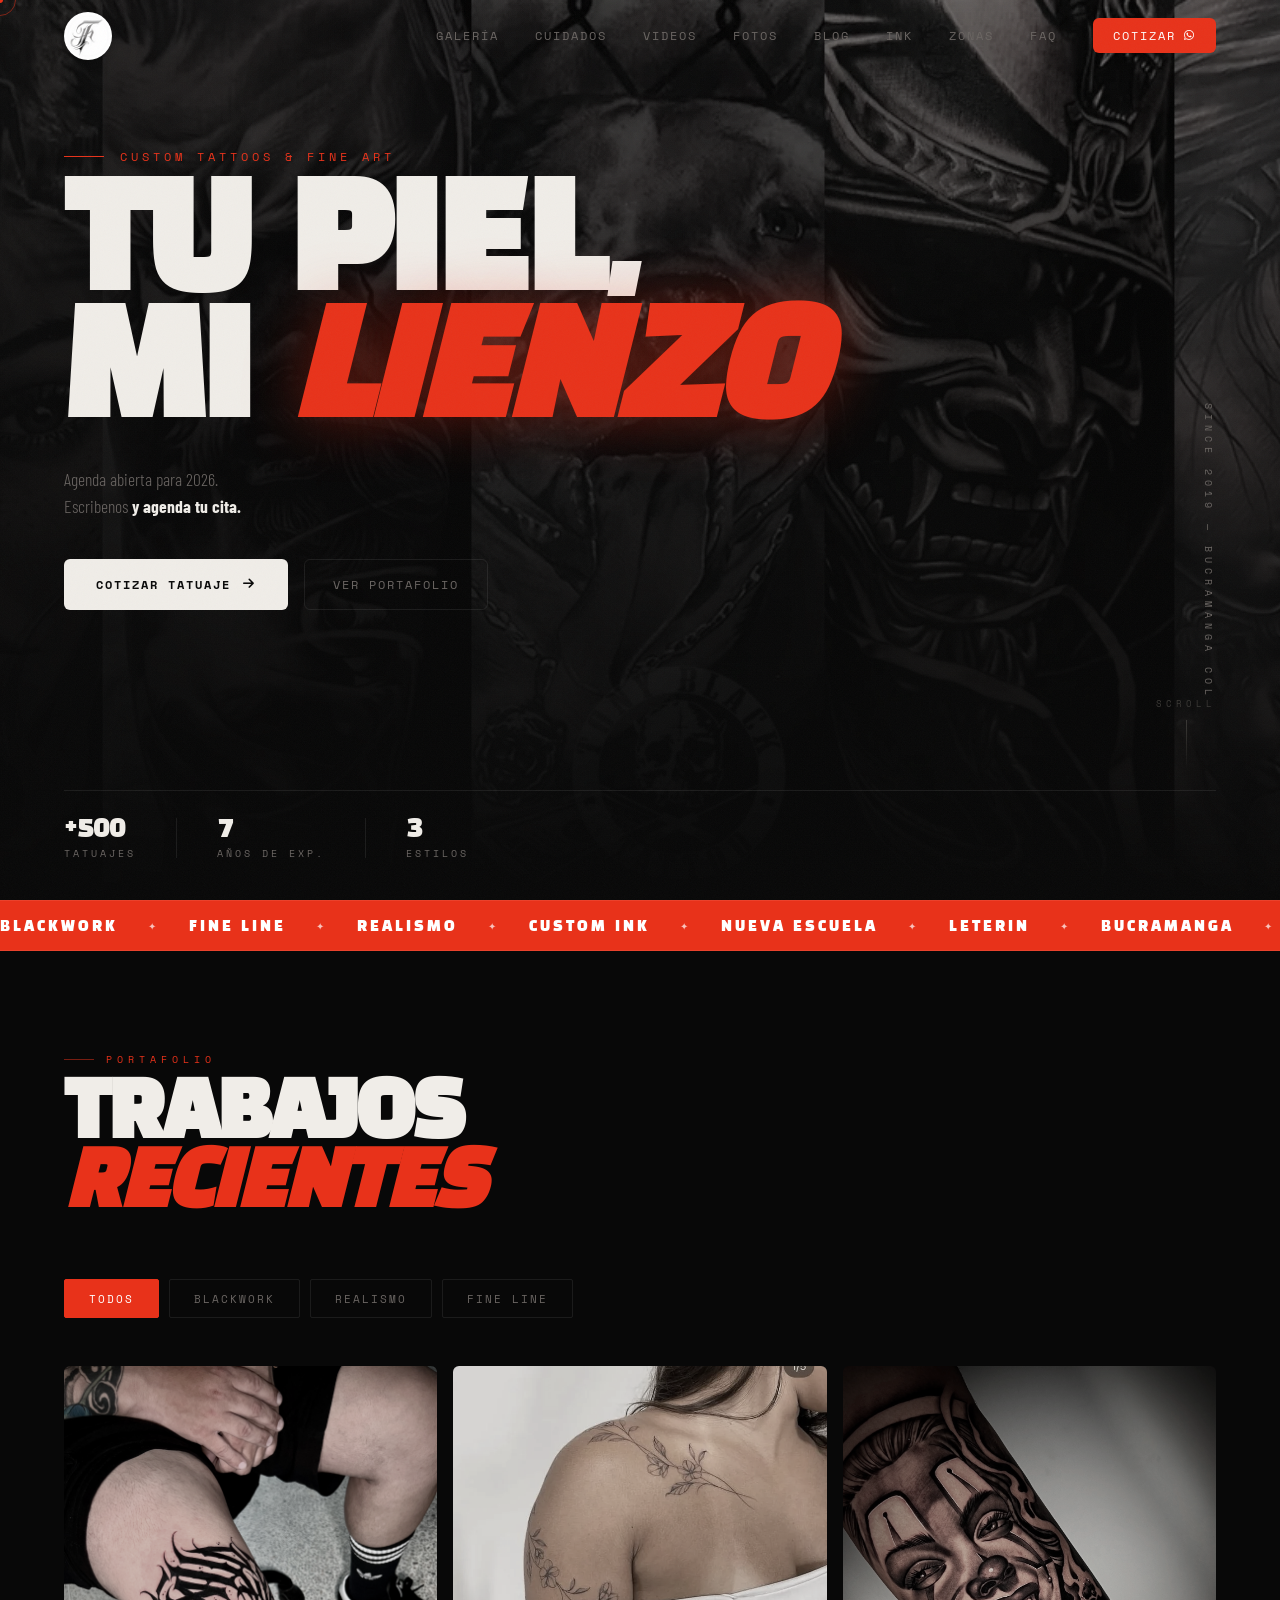
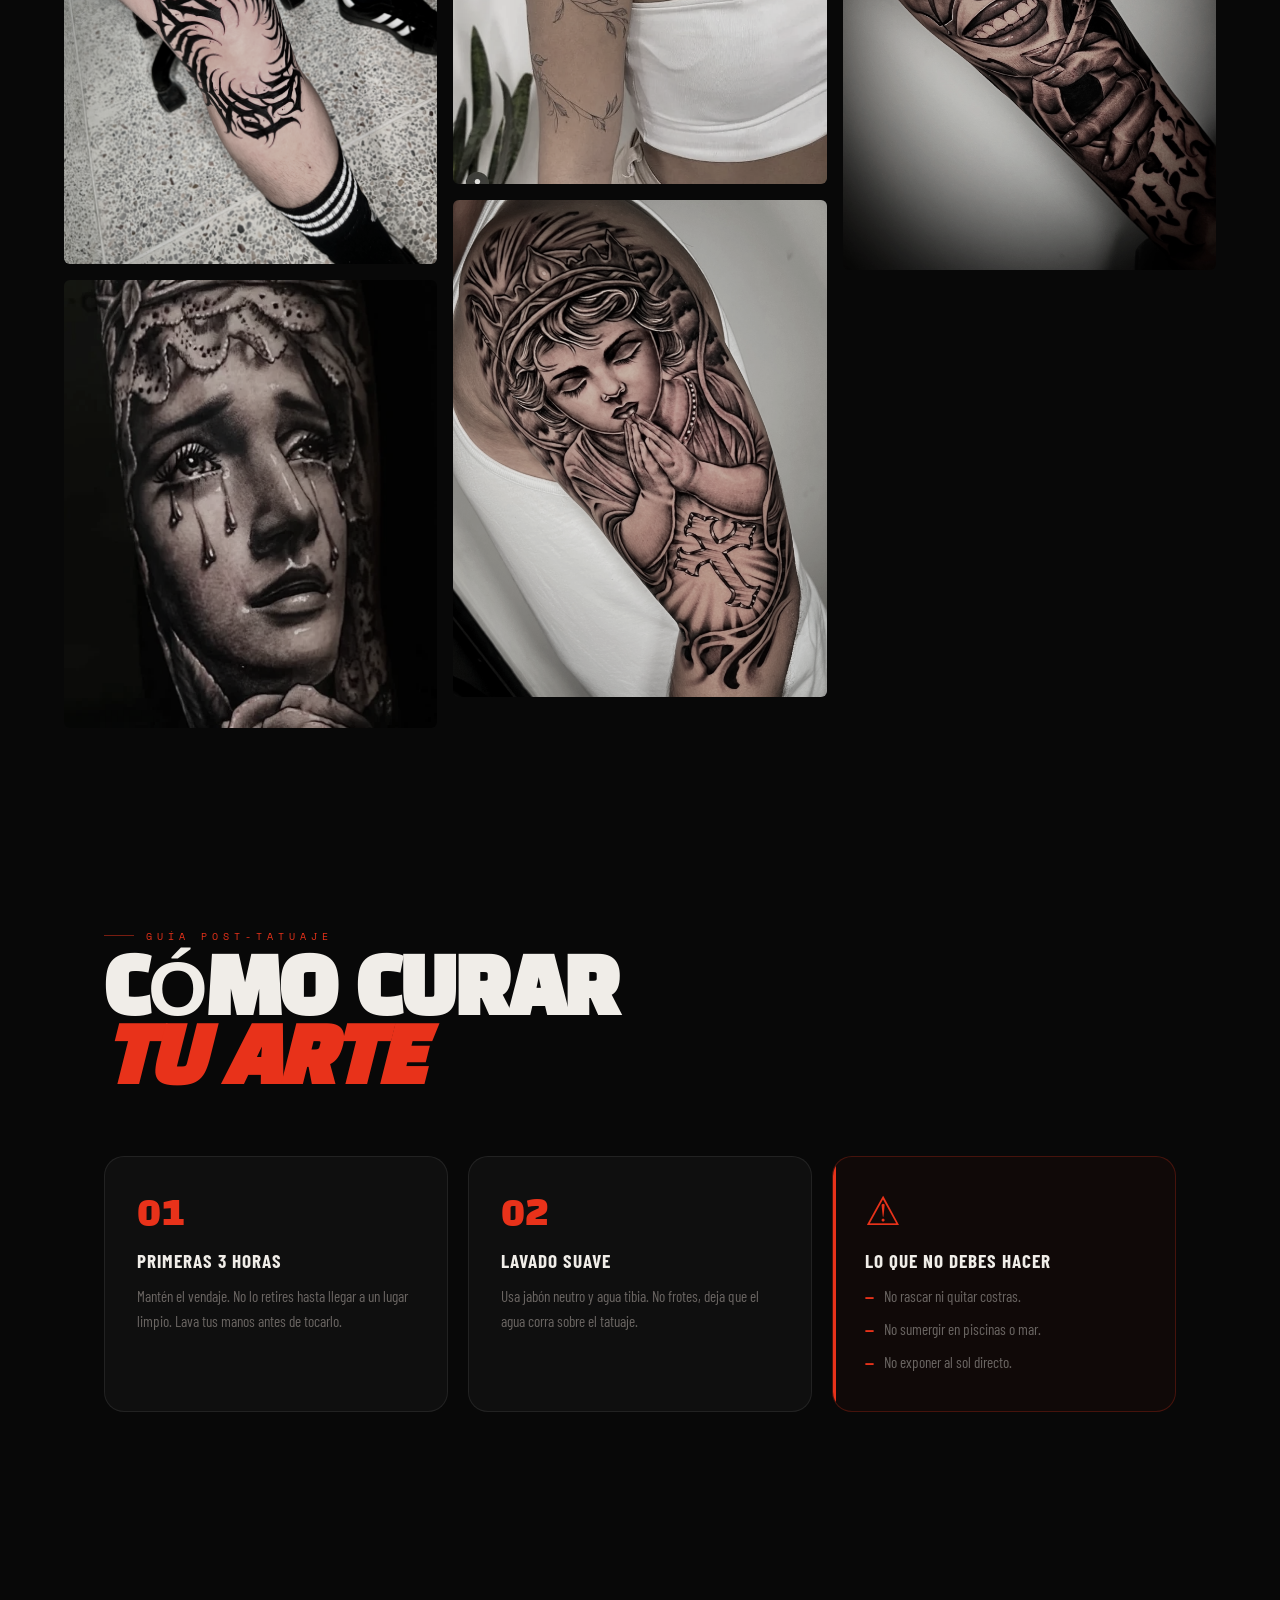
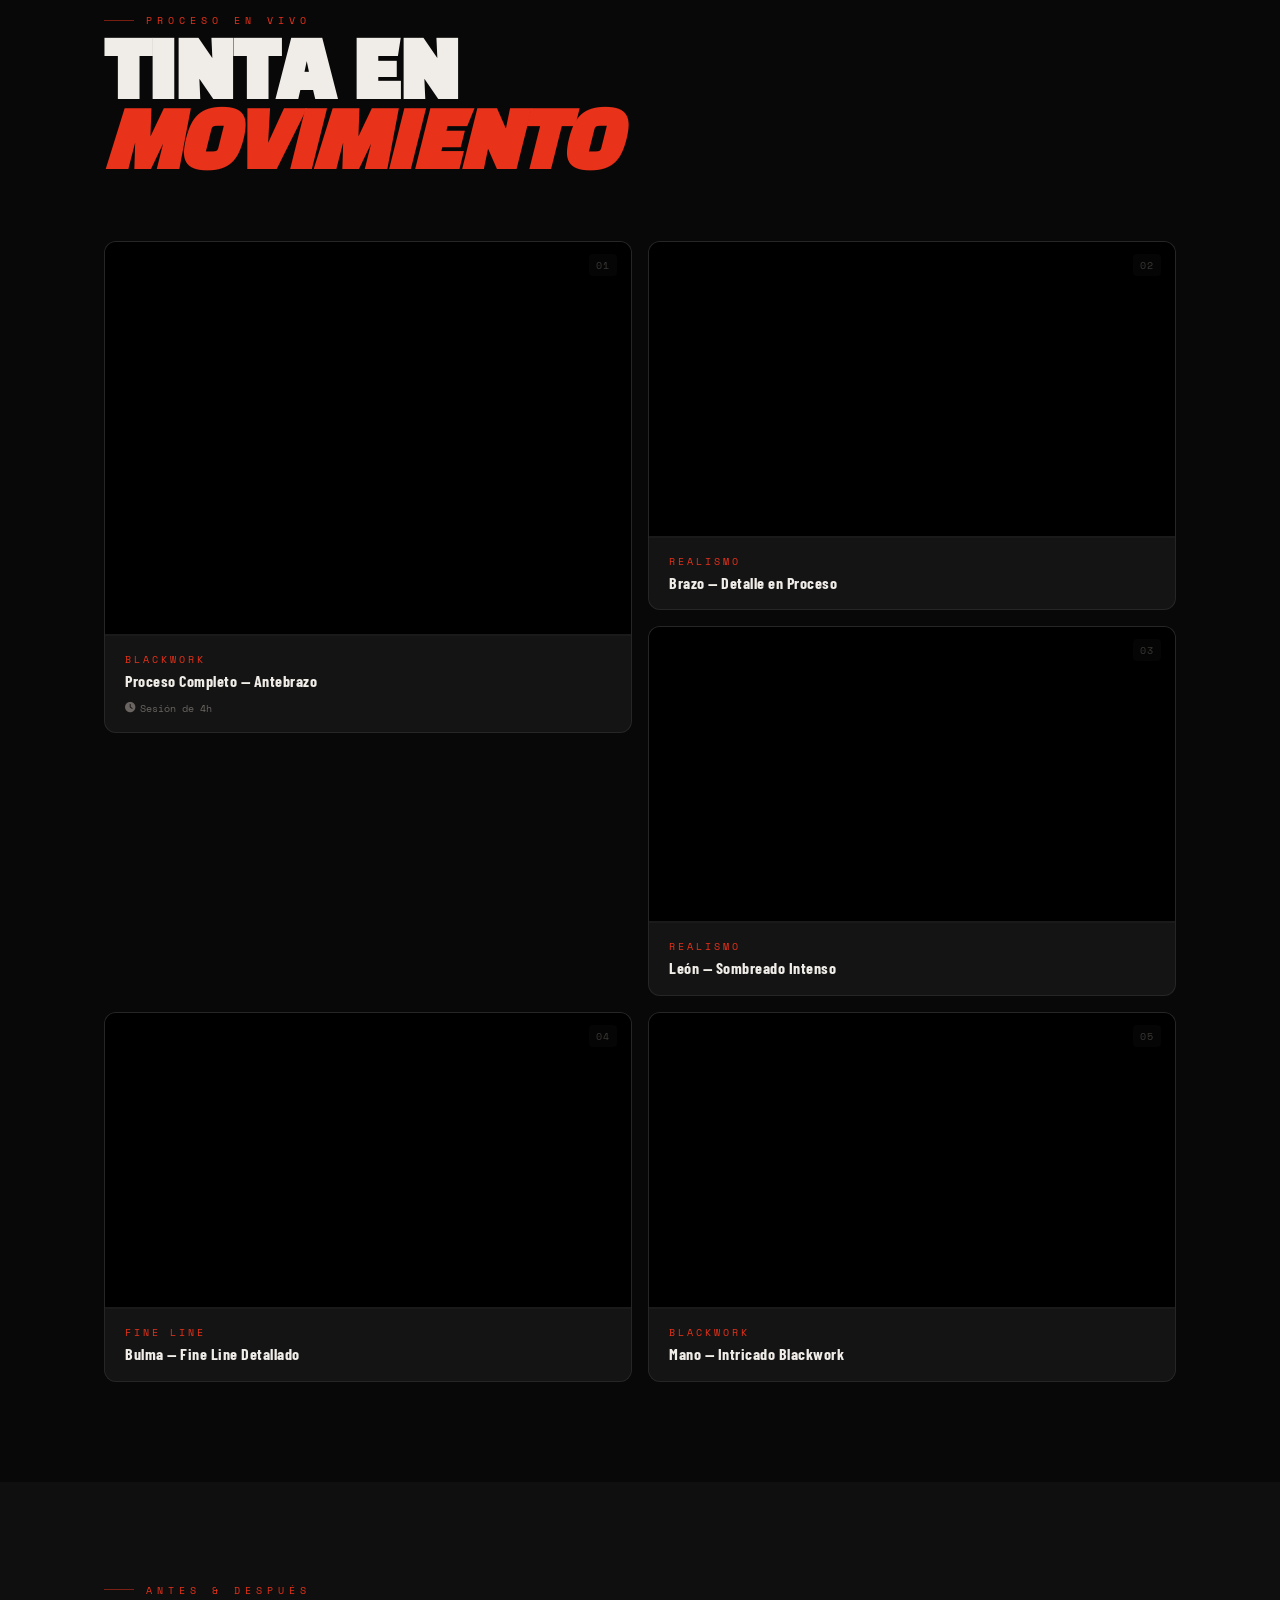
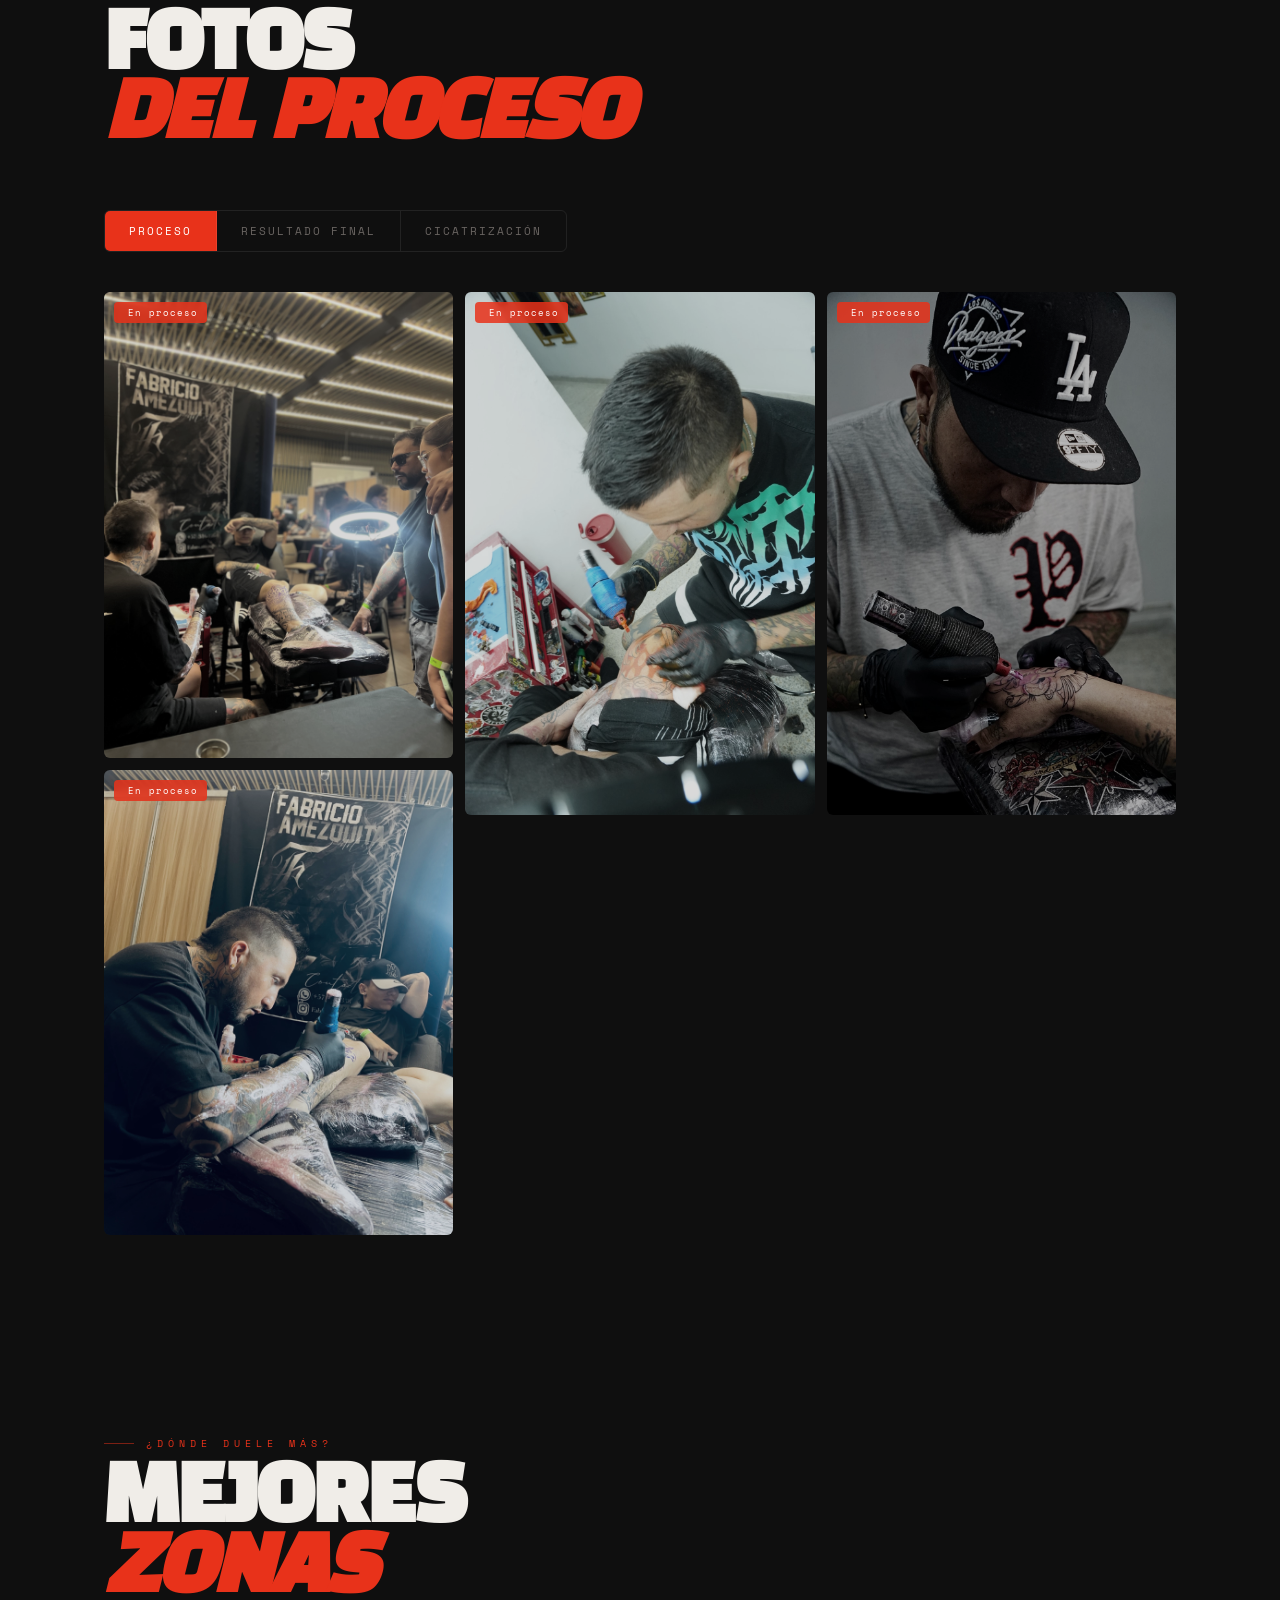
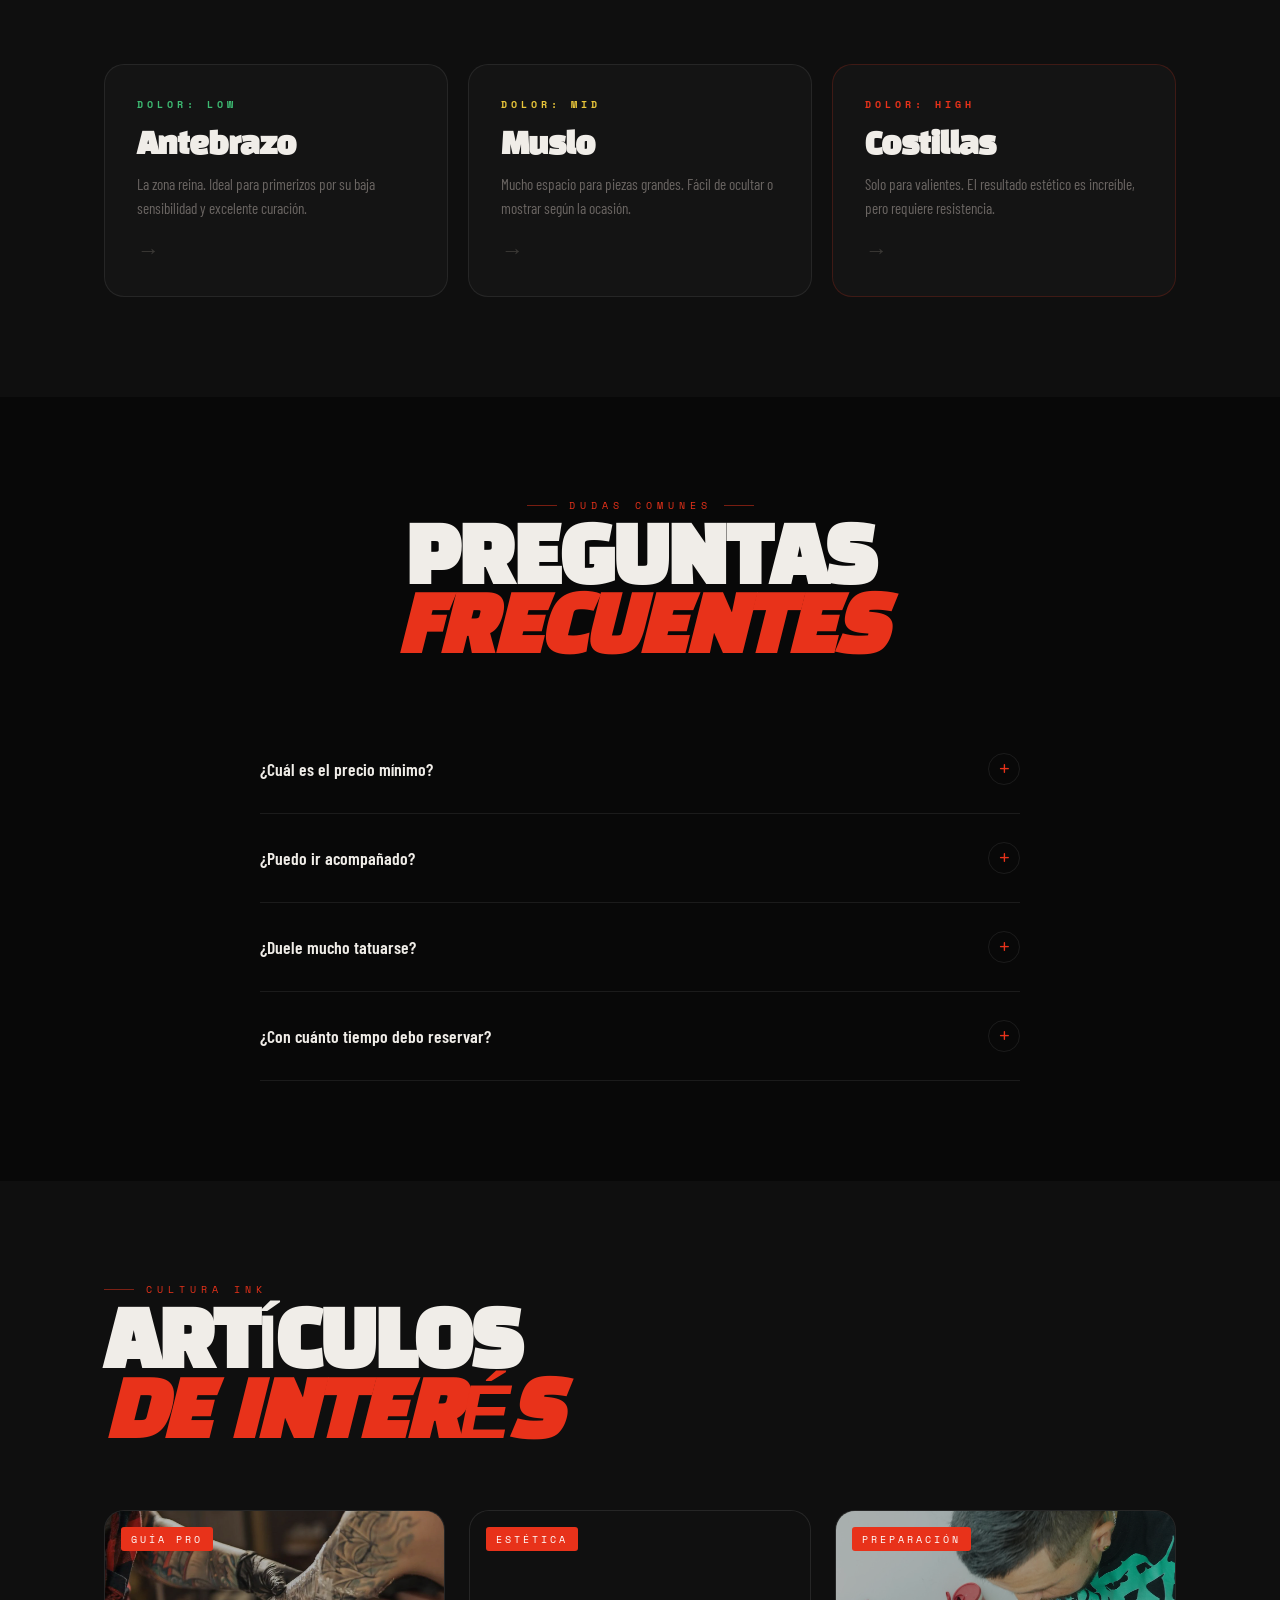
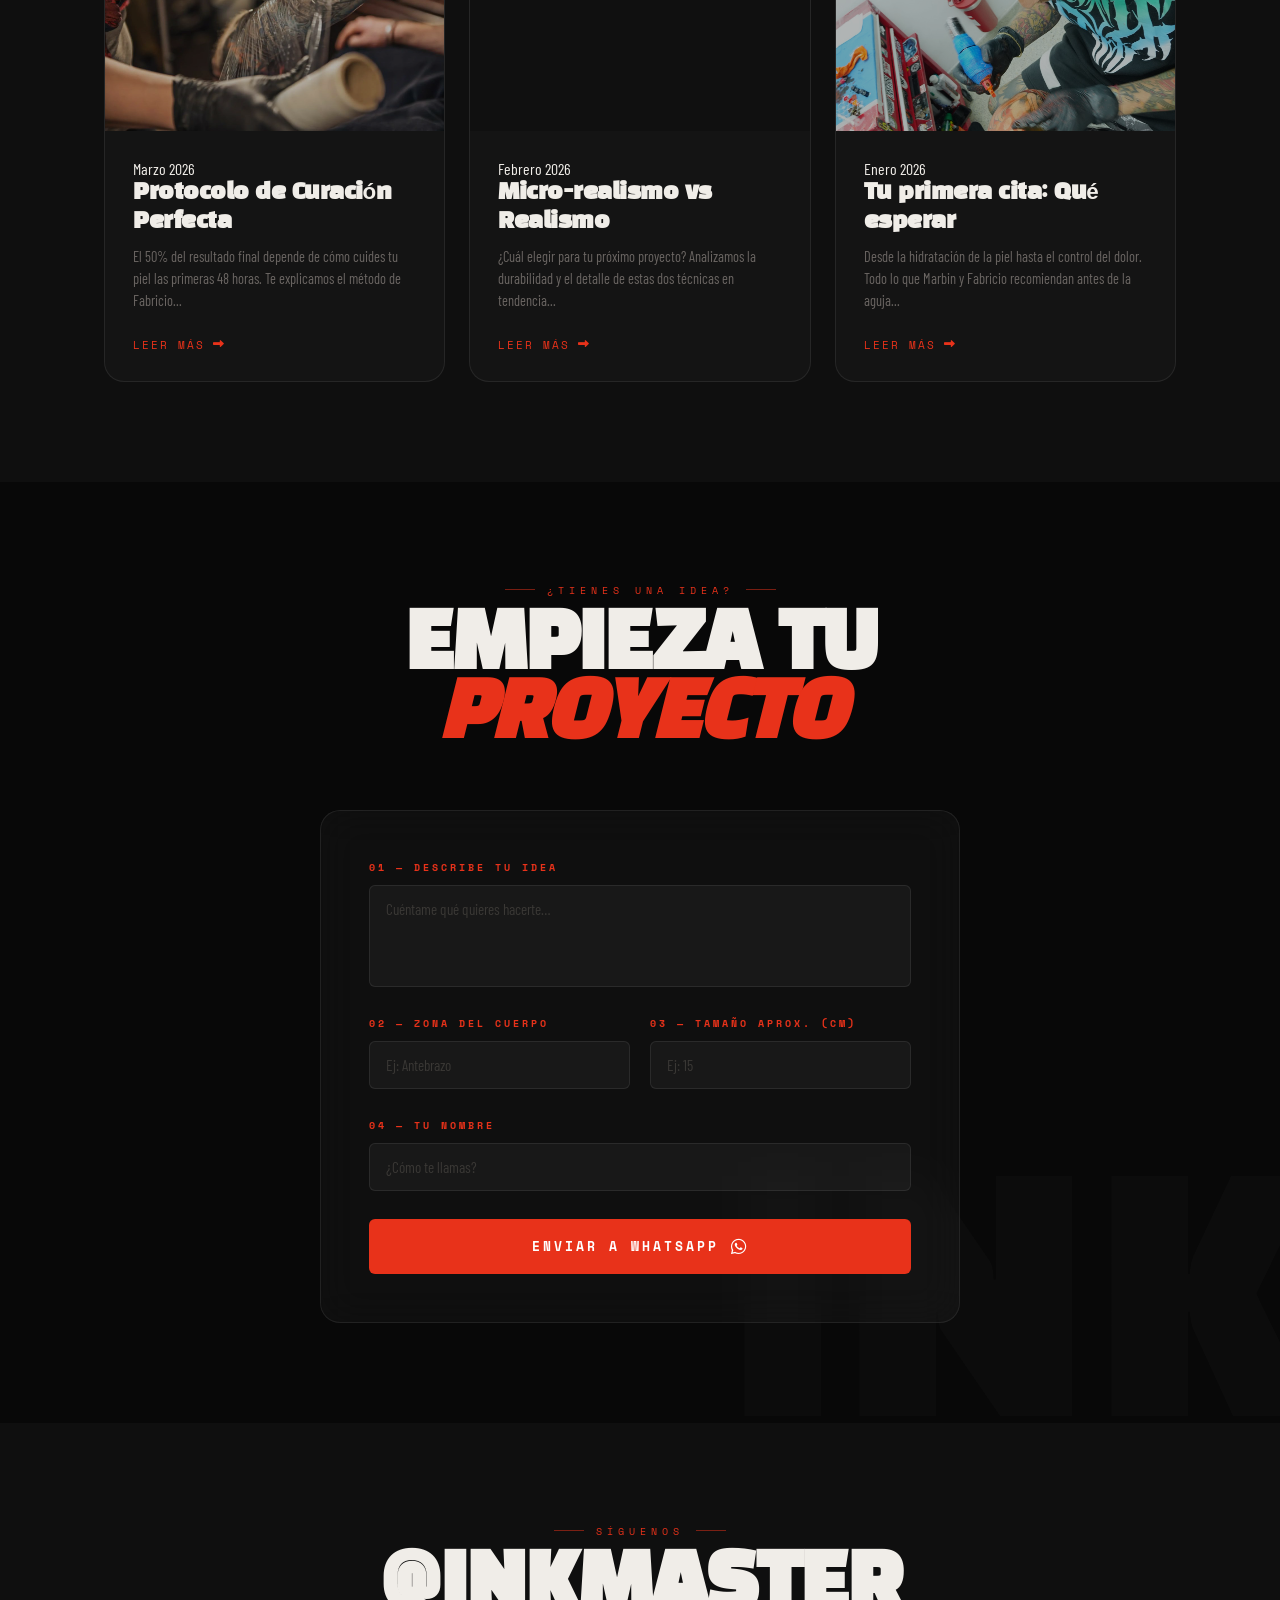
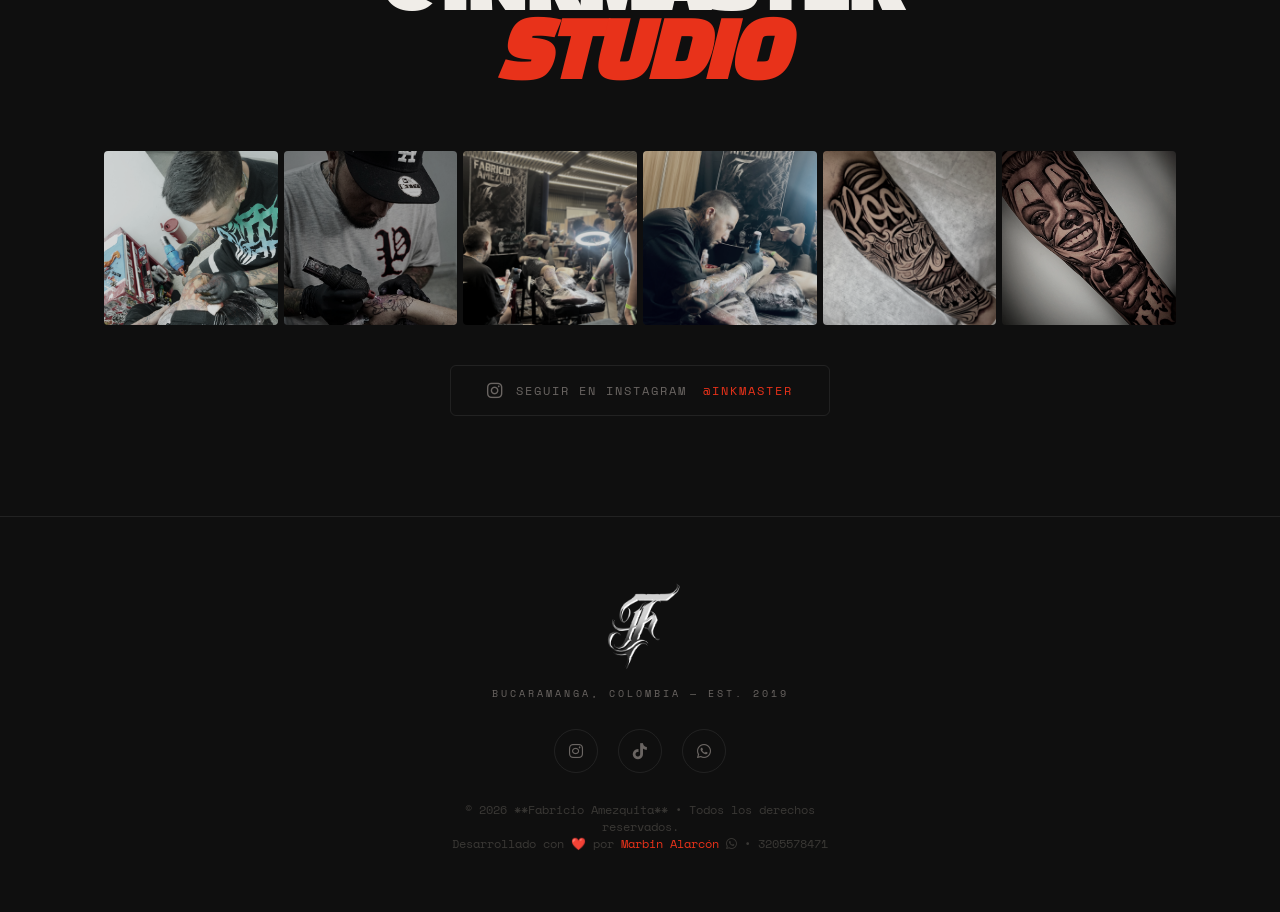
==== commit 4d416dca: "blog y paginas nuevas" ====
--- a/index.html
+++ b/index.html
@@ -8,15 +8,29 @@
     <meta name="description"
         content="Ink Master Tattoo Studio — Custom Tattoos & Fine Art. Blackwork, Realismo, Fine Line.">
     <title>Fabricio Amezquita | Tattoo Studio</title>
-    <!-- PWA Manifest -->
+    <link rel="apple-touch-icon" sizes="57x57" href="favicon/apple-icon-57x57.png">
+    <link rel="apple-touch-icon" sizes="60x60" href="favicon/apple-icon-60x60.png">
+    <link rel="apple-touch-icon" sizes="72x72" href="favicon/apple-icon-72x72.png">
+    <link rel="apple-touch-icon" sizes="76x76" href="favicon/apple-icon-76x76.png">
+    <link rel="apple-touch-icon" sizes="114x114" href="favicon/apple-icon-114x114.png">
+    <link rel="apple-touch-icon" sizes="120x120" href="favicon/apple-icon-120x120.png">
+    <link rel="apple-touch-icon" sizes="144x144" href="favicon/apple-icon-144x144.png">
+    <link rel="apple-touch-icon" sizes="152x152" href="favicon/apple-icon-152x152.png">
+    <link rel="apple-touch-icon" sizes="180x180" href="favicon/apple-icon-180x180.png">
+    <link rel="icon" type="image/png" sizes="192x192" href="favicon/android-icon-192x192.png">
+    <link rel="icon" type="image/png" sizes="32x32" href="favicon/favicon-32x32.png">
+    <link rel="icon" type="image/png" sizes="96x96" href="favicon/favicon-96x96.png">
+    <link rel="icon" type="image/png" sizes="16x16" href="favicon/favicon-16x16.png">
     <link rel="manifest" href="manifest.json">
-    <!-- Google Fonts: Display + Body pairing -->
+    <meta name="msapplication-TileColor" content="#ffffff">
+    <meta name="msapplication-TileImage" content="/ms-icon-144x144.png">
+    <meta name="theme-color" content="#ffffff">
+    <link rel="manifest" href="manifest.json">
     <link rel="preconnect" href="https://fonts.googleapis.com">
     <link rel="preconnect" href="https://fonts.gstatic.com" crossorigin>
     <link
         href="https://fonts.googleapis.com/css2?family=Black+Han+Sans&family=Barlow+Condensed:ital,wght@0,300;0,400;0,700;0,900;1,400&family=Space+Mono:ital@0;1&display=swap"
         rel="stylesheet">
-    <!-- Icons -->
     <link rel="stylesheet" href="https://cdnjs.cloudflare.com/ajax/libs/font-awesome/6.4.0/css/all.min.css">
     <link rel="stylesheet" href="styles.css">
 </head>
@@ -42,7 +56,7 @@
                 <img src="img/F.png" alt="Fabricio Amezquita TATTOO" class="logo-splash-img">
             </div>
             <p class="splash-sub">FABRICIO AMEZQUITA</p>
-            <p class="splash-sub"> TATTOO STUDIO</p>
+            <p class="splash-sub"> TATTOO STUDIO </p>
             <div class="splash-progress">
                 <div class="splash-bar"></div>
             </div>
@@ -630,27 +644,48 @@
                 <div class="section-label"><span class="label-line"></span> Cultura Ink</div>
                 <h2 class="section-title">ARTÍCULOS<br><em>DE INTERÉS</em></h2>
             </div>
+
             <div class="blog-grid">
                 <article class="blog-card reveal-child">
                     <div class="blog-img"
-                        style="background-image: url('https://images.unsplash.com/photo-1590246814883-578ae7be9402?q=80&w=600')">
-                        <span class="blog-tag">Tendencias 2026</span>
+                        style="background-image: url('img/curaciones.jpg')">
+                        <span class="blog-tag">Guía Pro</span>
                     </div>
                     <div class="blog-body">
-                        <h3>El resurgir del Blackwork</h3>
-                        <p>Por qué el estilo sólido y oscuro está dominando la escena este año...</p>
-                        <a href="#" class="blog-read">Leer más <i class="fas fa-long-arrow-alt-right"></i></a>
+                        <span class="blog-date">Marzo 2026</span>
+                        <h3>Protocolo de Curación Perfecta</h3>
+                        <p>El 50% del resultado final depende de cómo cuides tu piel las primeras 48 horas. Te
+                            explicamos el método de Fabricio...</p>
+                        <a href="curacion.html" class="blog-read">Leer más <i
+                                class="fas fa-long-arrow-alt-right"></i></a>
                     </div>
                 </article>
+
                 <article class="blog-card reveal-child">
                     <div class="blog-img"
-                        style="background-image: url('https://images.unsplash.com/photo-1550684848-fac1c5b4e853?q=80&w=600')">
-                        <span class="blog-tag">Salud</span>
+                        style="background-image: url('https://images.unsplash.com/photo-1562962230-16e4623d36e6?q=80&w=800')">
+                        <span class="blog-tag">Estética</span>
                     </div>
                     <div class="blog-body">
-                        <h3>Alimentación y Tinta</h3>
-                        <p>Lo que deberías comer antes de tu sesión para aguantar mejor el dolor...</p>
-                        <a href="#" class="blog-read">Leer más <i class="fas fa-long-arrow-alt-right"></i></a>
+                        <span class="blog-date">Febrero 2026</span>
+                        <h3>Micro-realismo vs Realismo</h3>
+                        <p>¿Cuál elegir para tu próximo proyecto? Analizamos la durabilidad y el detalle de estas dos
+                            técnicas en tendencia...</p>
+                        <a href="estilos.html" class="blog-read">Leer más <i class="fas fa-long-arrow-alt-right"></i></a>
+                    </div>
+                </article>
+
+                <article class="blog-card reveal-child">
+                    <div class="blog-img"
+                        style="background-image: url('img/fabri1.jpeg')">
+                        <span class="blog-tag">Preparación</span>
+                    </div>
+                    <div class="blog-body">
+                        <span class="blog-date">Enero 2026</span>
+                        <h3>Tu primera cita: Qué esperar</h3>
+                        <p>Desde la hidratación de la piel hasta el control del dolor. Todo lo que Marbin y Fabricio
+                            recomiendan antes de la aguja...</p>
+                        <a href="primera-cita.html" class="blog-read">Leer más <i class="fas fa-long-arrow-alt-right"></i></a>
                     </div>
                 </article>
             </div>
--- a/styles.css
+++ b/styles.css
@@ -2491,4 +2491,110 @@
         width: 40px;
         height: 40px;
     }
+}
+
+/* ============================================================
+   ESTILOS PARA PÁGINAS DE ARTÍCULOS (BLOG)
+   ============================================================ */
+.article-hero {
+    padding: 150px 5% 80px;
+    background: var(--bg-2);
+    text-align: center;
+    border-bottom: 1px solid var(--border);
+}
+
+.article-meta {
+    font-family: var(--font-mono);
+    color: var(--accent);
+    text-transform: uppercase;
+    font-size: 0.85rem;
+    margin-bottom: 20px;
+    display: block;
+}
+
+.article-hero h1 {
+    font-family: var(--font-display);
+    font-size: clamp(3rem, 8vw, 5rem);
+    line-height: 1;
+    margin-bottom: 30px;
+    color: var(--text);
+}
+
+.article-hero-img {
+    width: 100%;
+    max-width: 900px;
+    height: 500px;
+    object-fit: cover;
+    border-radius: var(--radius-sm);
+    margin: 0 auto;
+    display: block;
+    filter: grayscale(40%);
+}
+
+.article-content {
+    max-width: 800px;
+    margin: 80px auto;
+    padding: 0 5%;
+    font-family: var(--font-body);
+    font-size: 1.2rem;
+    line-height: 1.8;
+    color: var(--text-muted);
+}
+
+.article-content h2 {
+    font-family: var(--font-display);
+    font-size: 2.5rem;
+    color: var(--text);
+    margin: 50px 0 20px;
+    line-height: 1.2;
+}
+
+.article-content h3 {
+    font-family: var(--font-body);
+    font-size: 1.8rem;
+    color: var(--text);
+    margin: 30px 0 15px;
+}
+
+.article-content p {
+    margin-bottom: 20px;
+}
+
+.article-content ul {
+    margin-bottom: 30px;
+    padding-left: 20px;
+}
+
+.article-content li {
+    margin-bottom: 10px;
+    padding-left: 10px;
+}
+
+.article-content li::marker {
+    color: var(--accent);
+}
+
+.article-content .highlight-box {
+    background: var(--bg-3);
+    border-left: 4px solid var(--accent);
+    padding: 25px;
+    margin: 40px 0;
+    font-style: italic;
+}
+
+.back-to-home {
+    display: inline-flex;
+    align-items: center;
+    gap: 10px;
+    font-family: var(--font-mono);
+    color: var(--text);
+    text-decoration: none;
+    text-transform: uppercase;
+    font-size: 0.9rem;
+    margin-top: 50px;
+    transition: color 0.3s;
+}
+
+.back-to-home:hover {
+    color: var(--accent);
 }
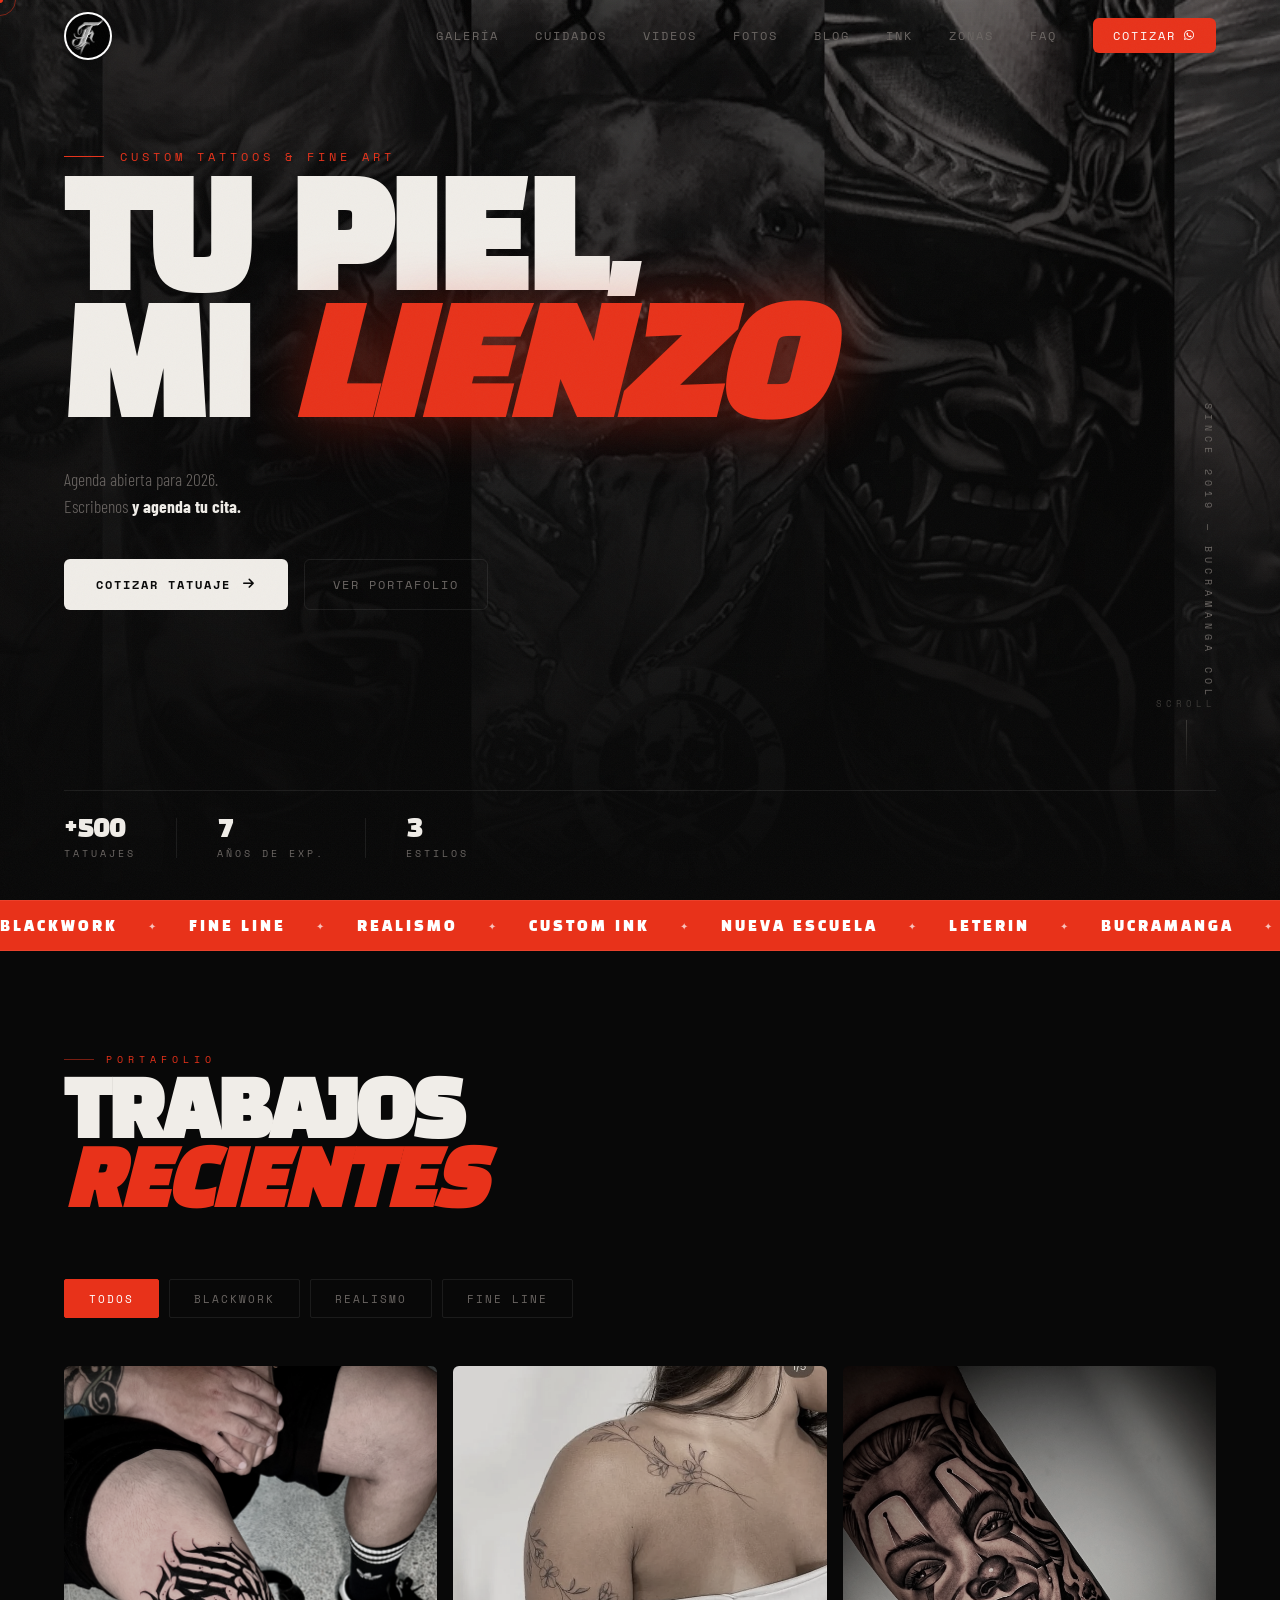
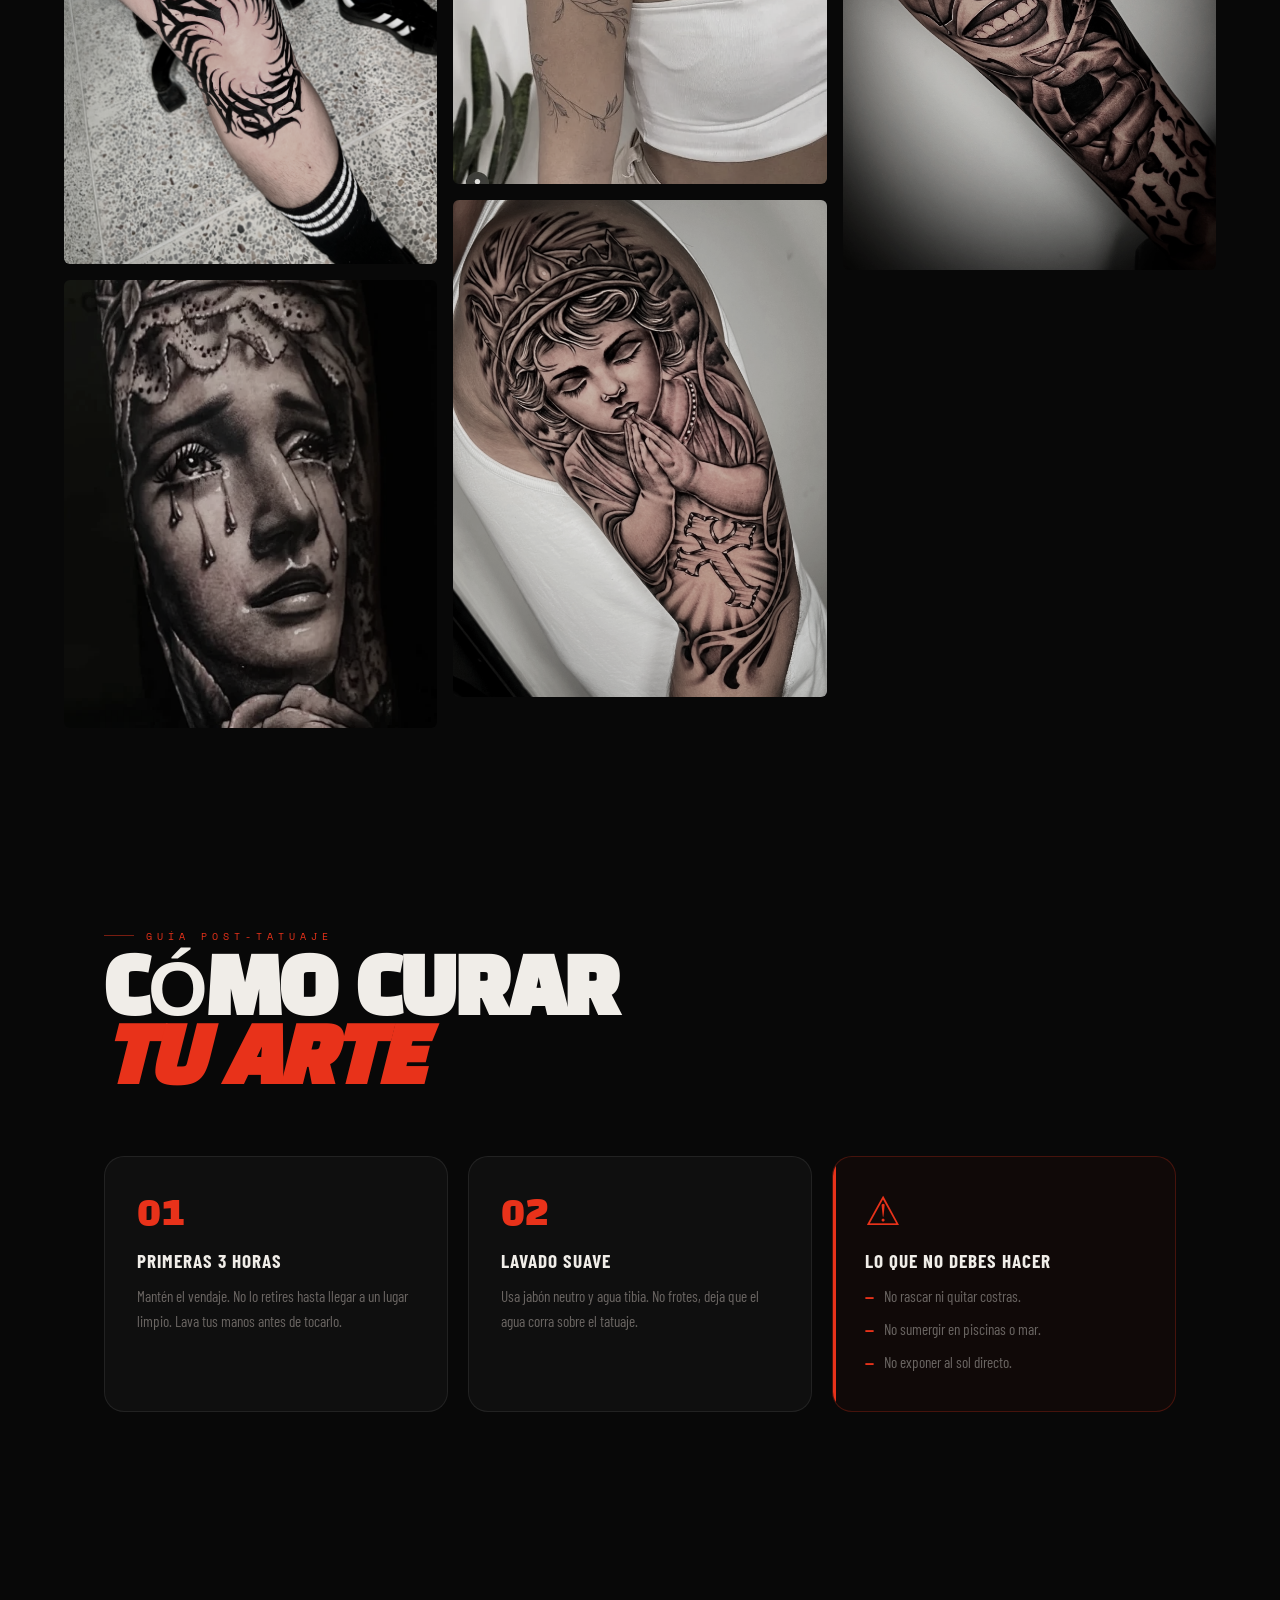
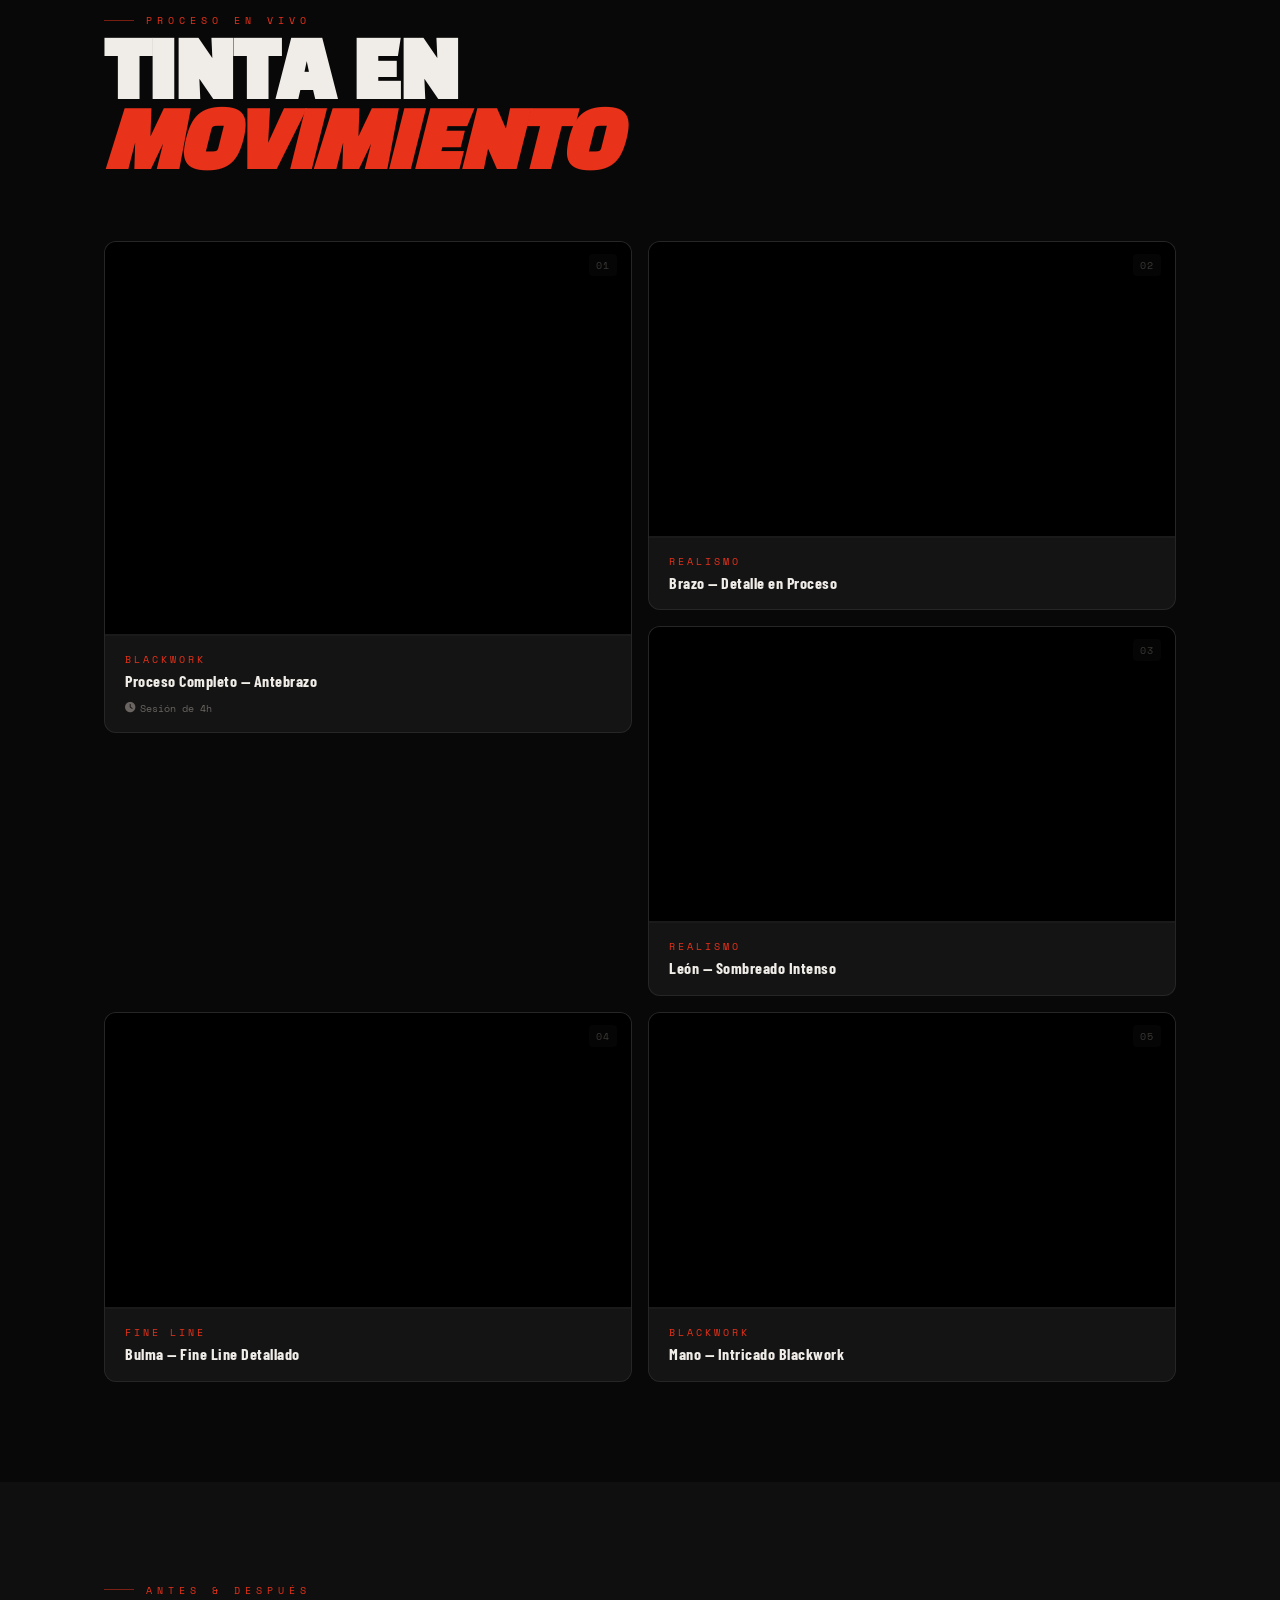
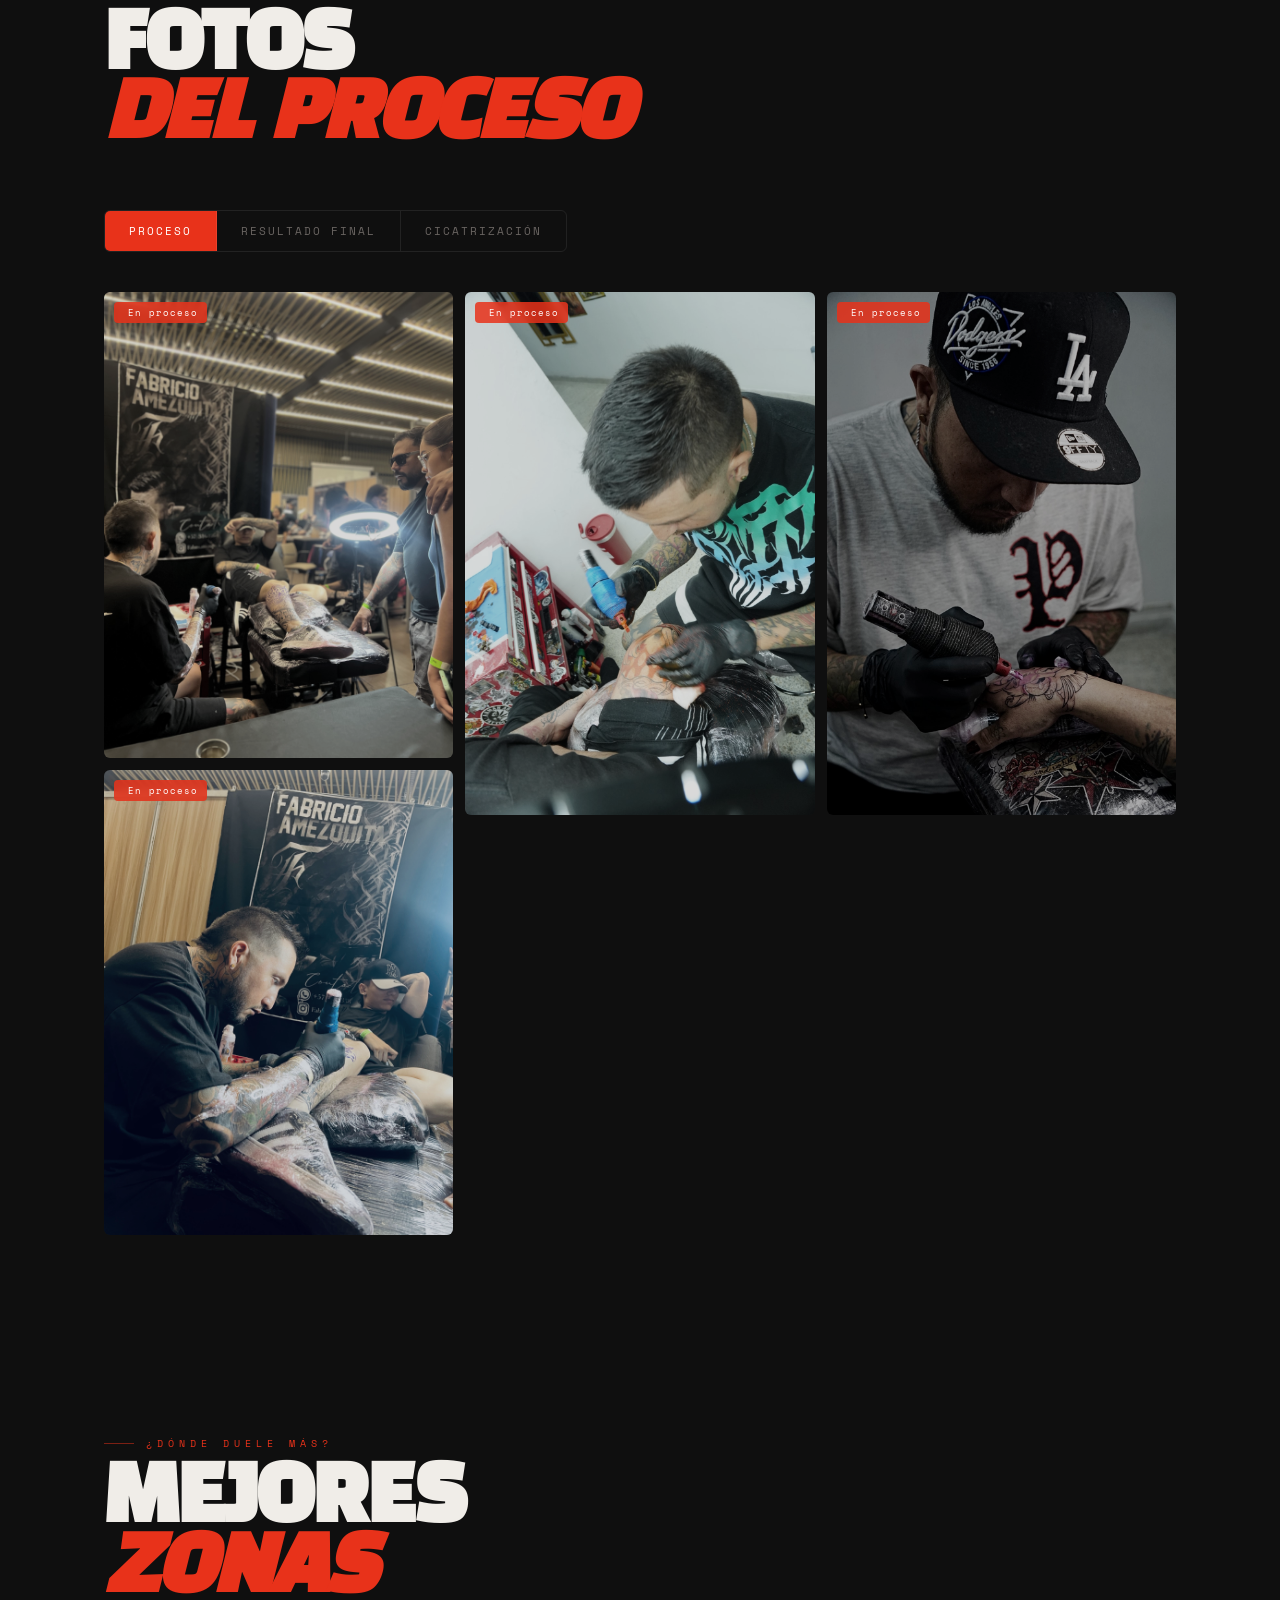
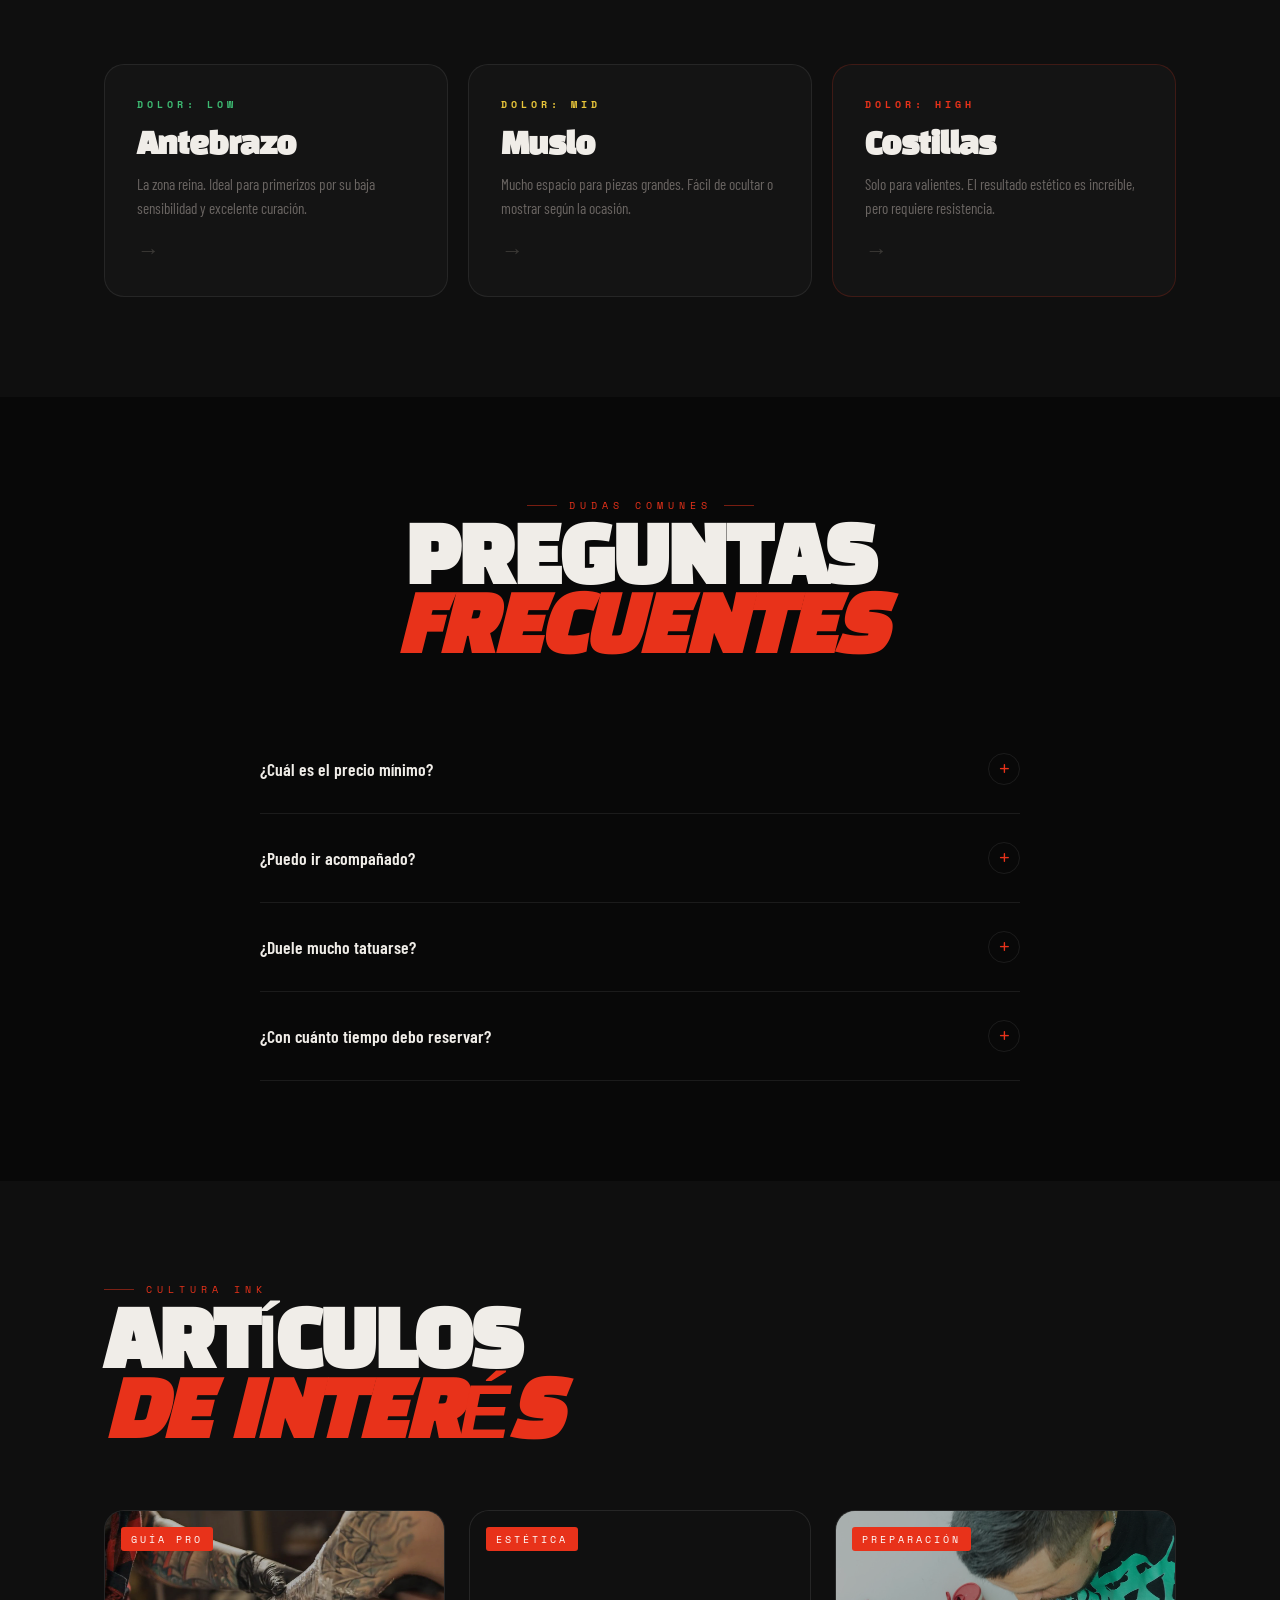
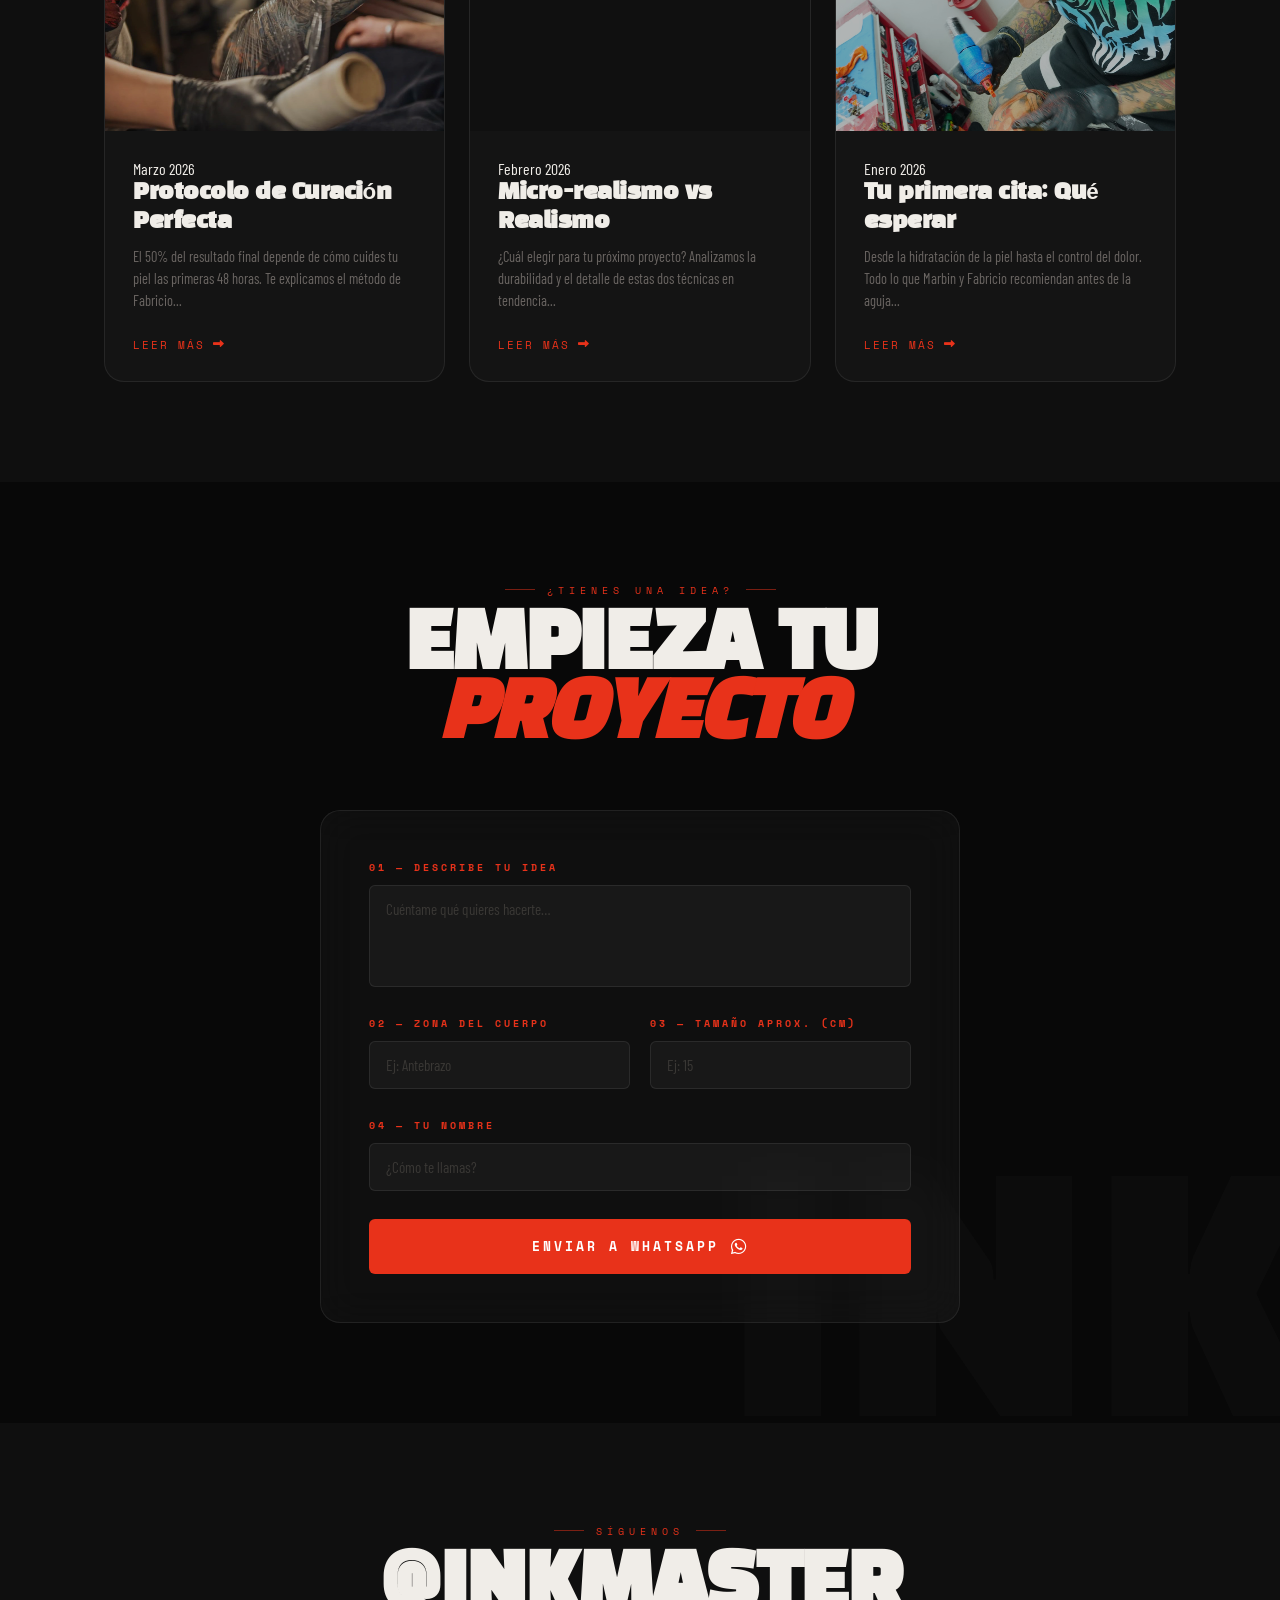
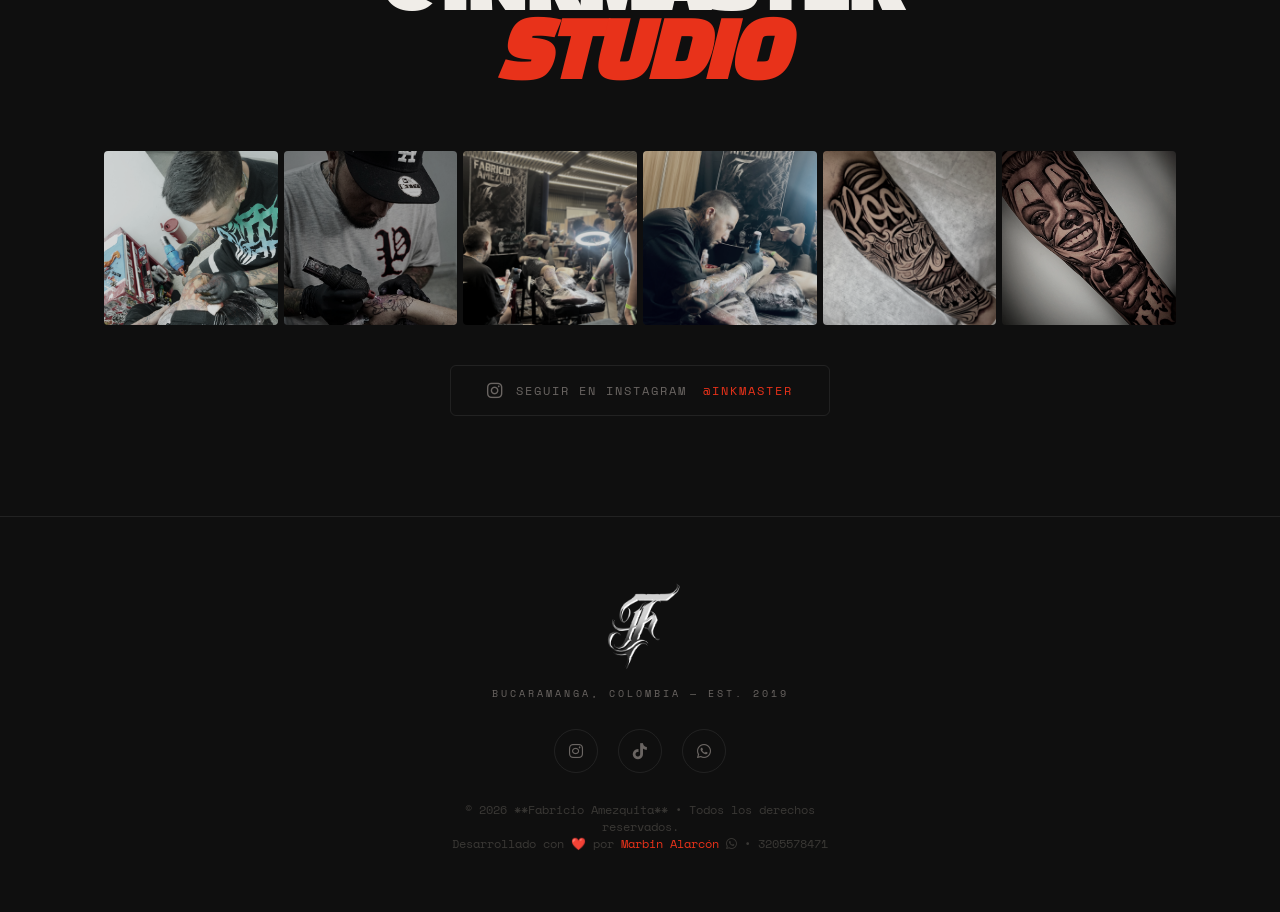
==== commit b2c6ae93: "nuevo logo v3" ====
--- a/index.html
+++ b/index.html
@@ -53,7 +53,7 @@
                 <span></span><span></span><span></span>
             </div>
             <div class="splash-logo" style="text-align: -webkit-center;">
-                <img src="img/F.png" alt="Fabricio Amezquita TATTOO" class="logo-splash-img">
+                <img src="img/pwa-icon-192v3.png" alt="Fabricio Amezquita TATTOO" class="logo-splash-img">
             </div>
             <p class="splash-sub">FABRICIO AMEZQUITA</p>
             <p class="splash-sub"> TATTOO STUDIO </p>
@@ -67,7 +67,7 @@
     <!-- ====== NAVBAR ====== -->
     <nav class="navbar" id="navbar">
         <a href="#inicio" class="logo" style="text-decoration: none;">
-            <img src="img/pwa-icon-192.png" alt="Logo" class="logo-nav-img">
+            <img src="img/pwa-icon-192v3.png" alt="Logo" class="logo-nav-img">
         </a>
         <div class="nav-links">
             <a href="#galeria" class="nav-link">Galería</a>
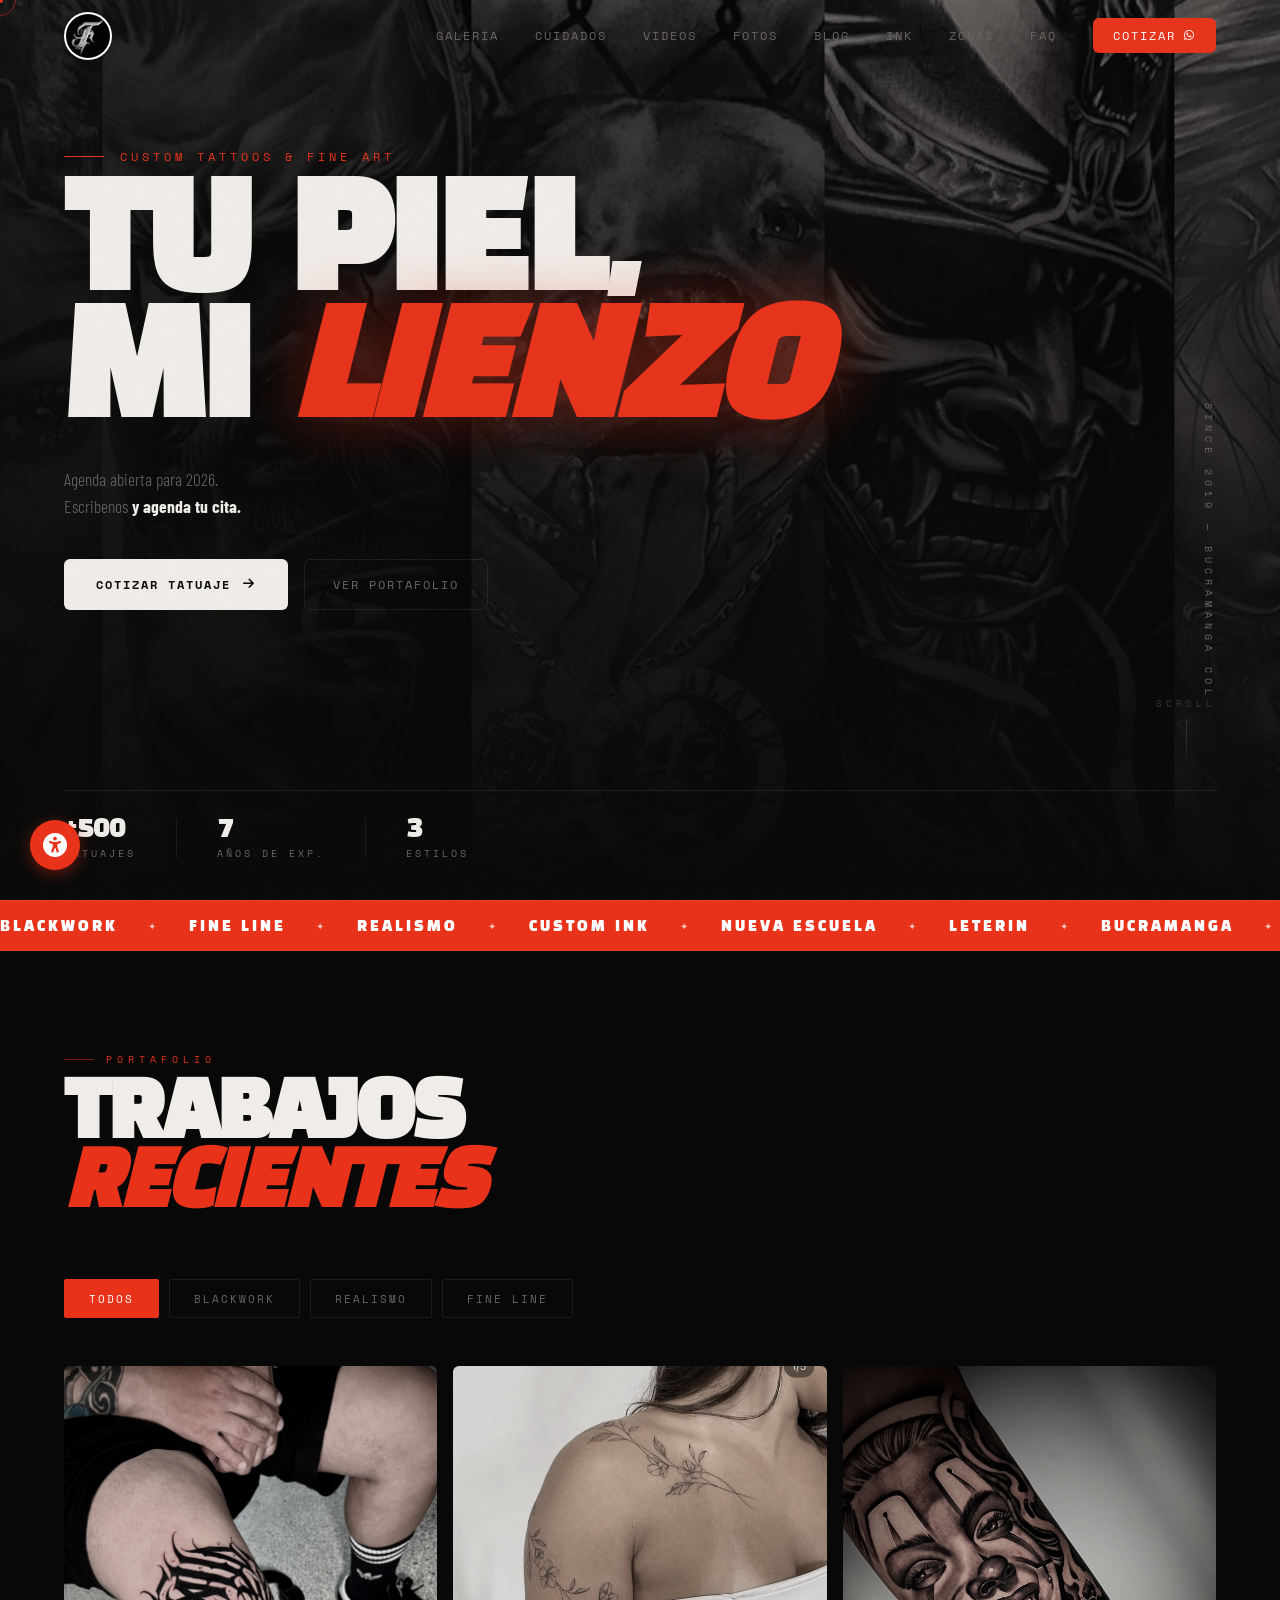
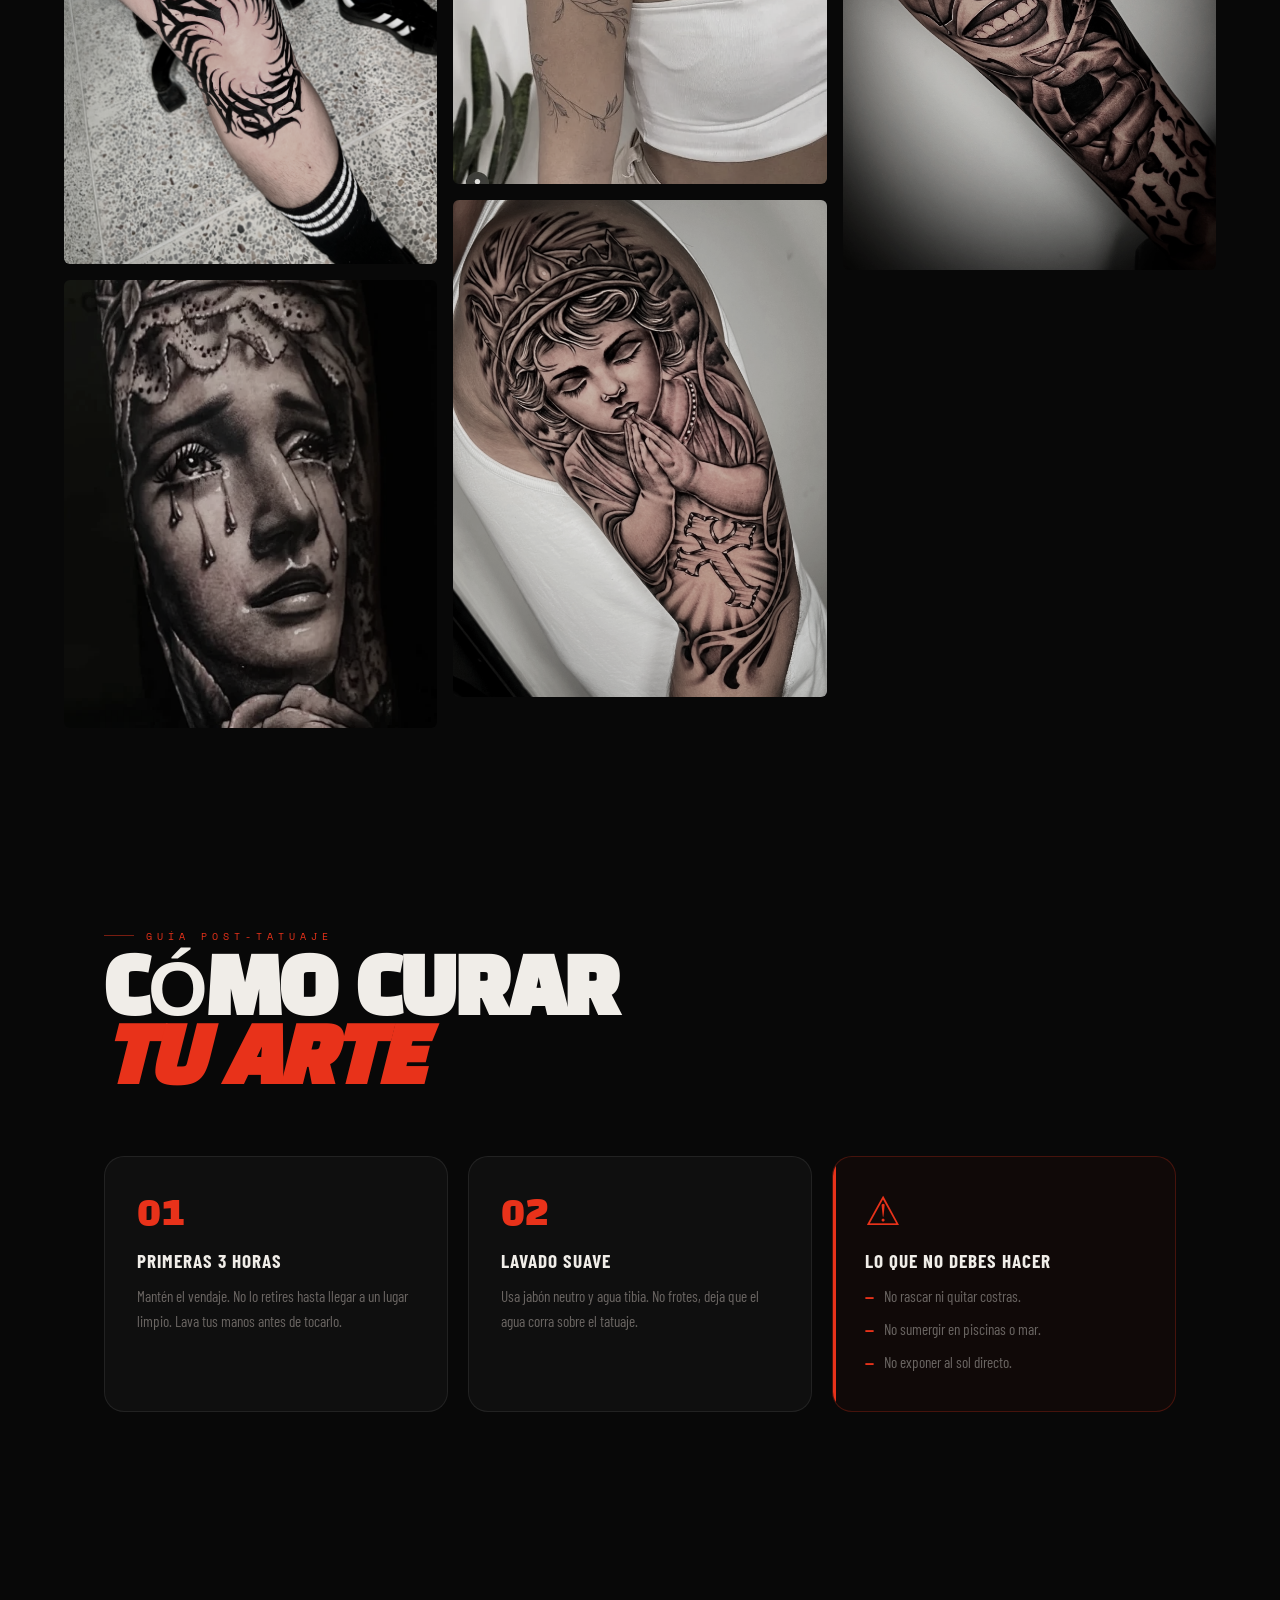
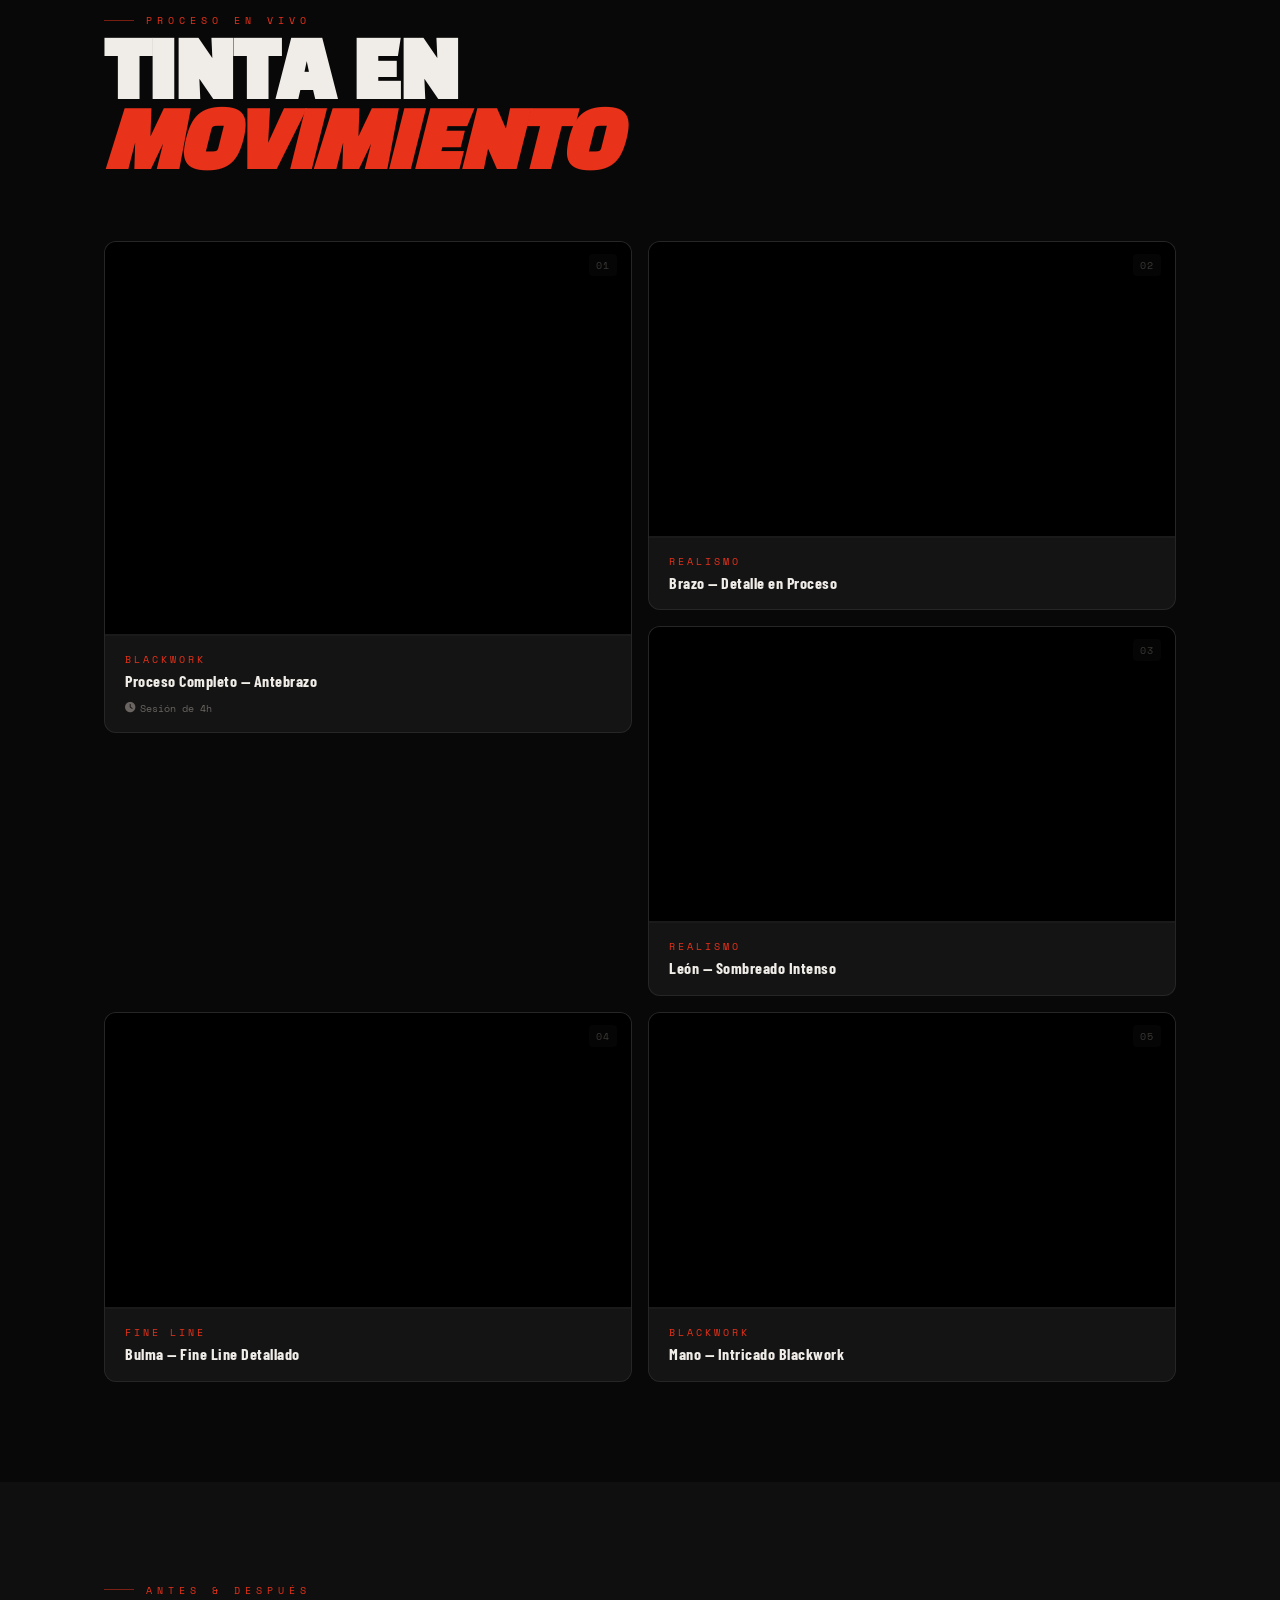
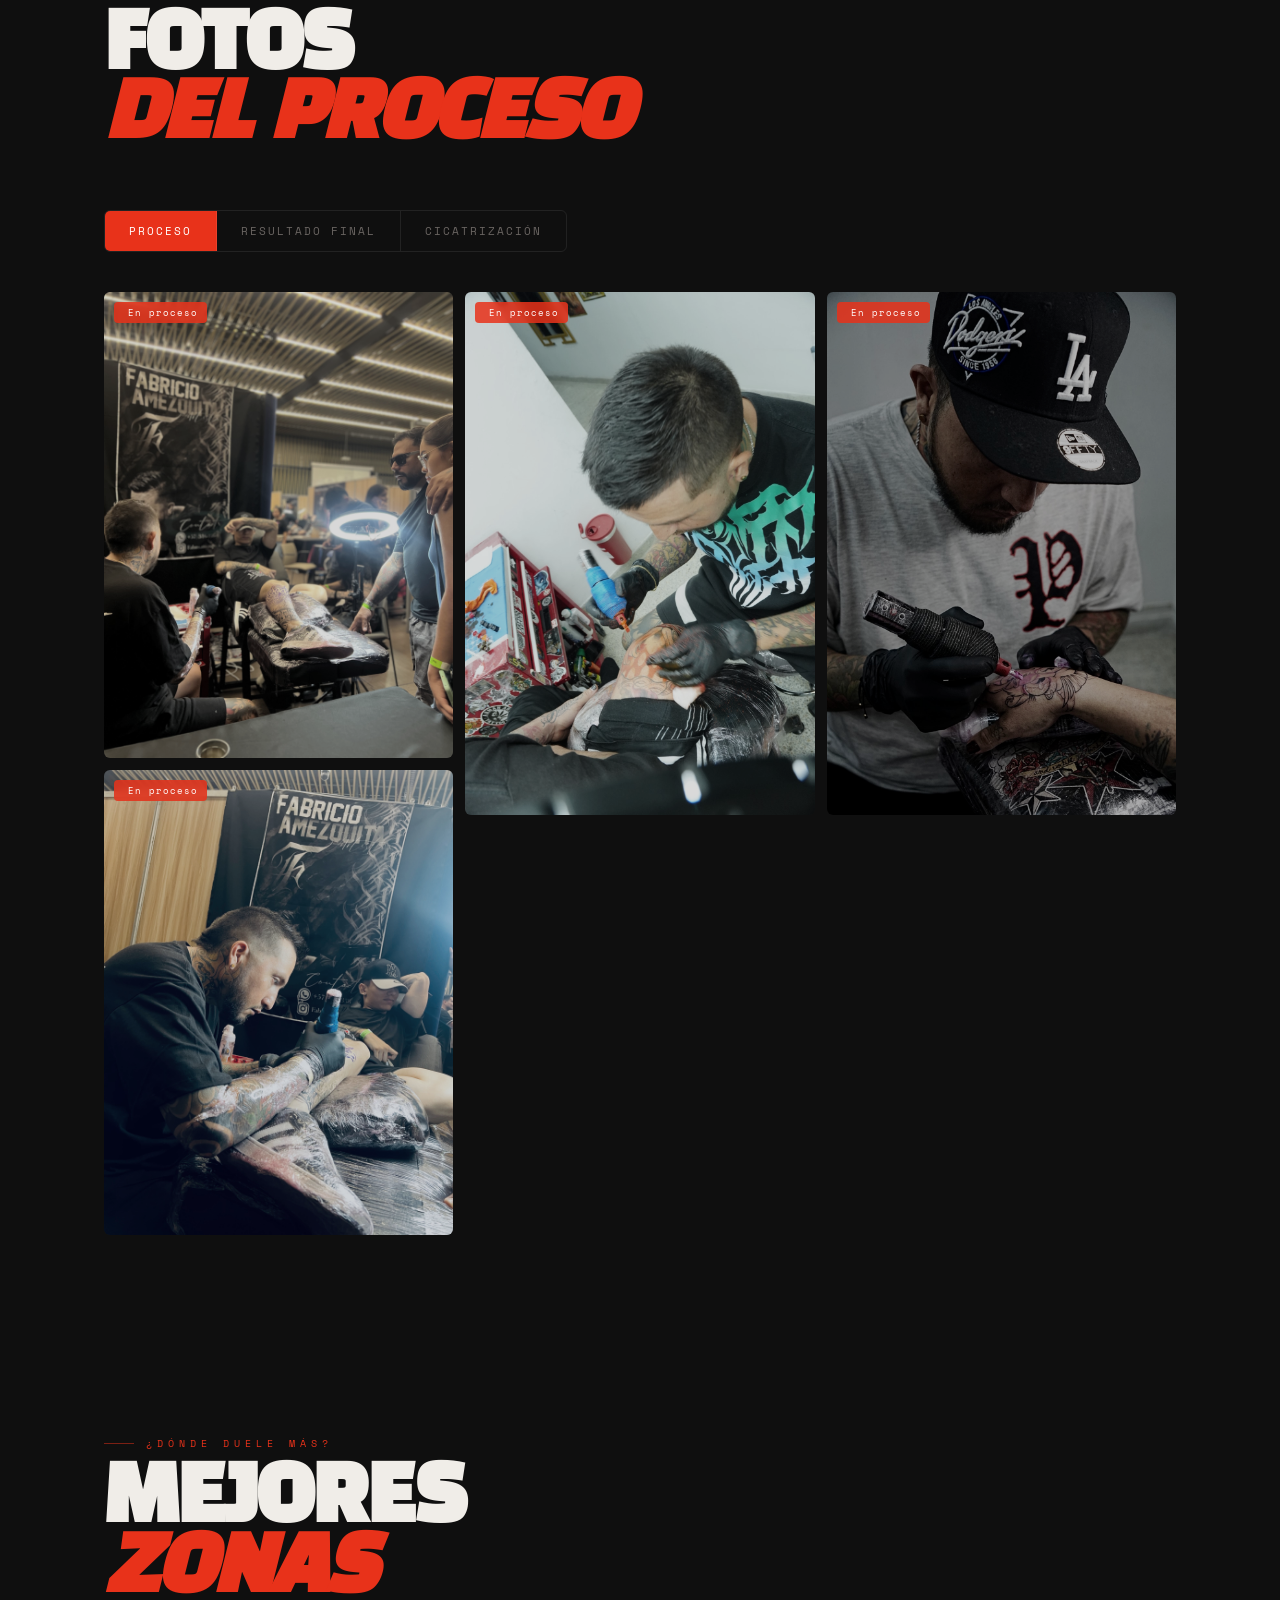
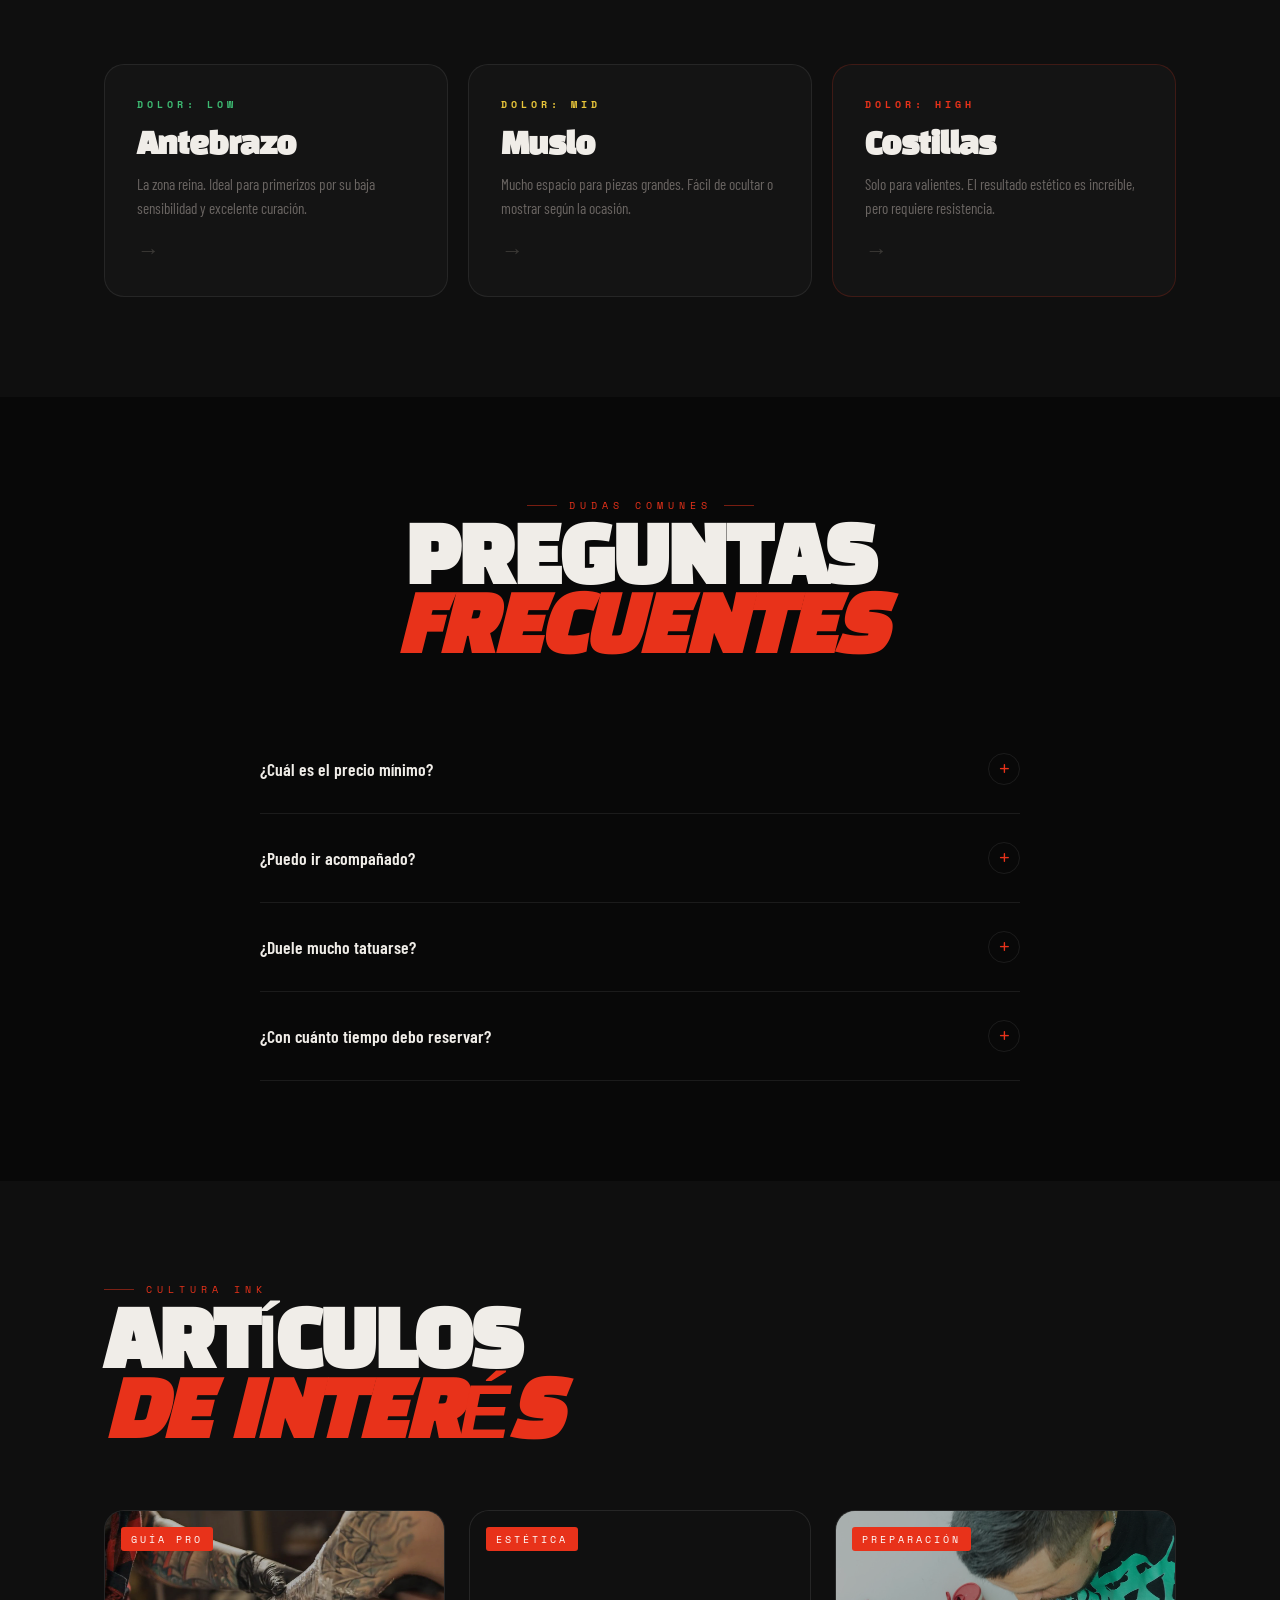
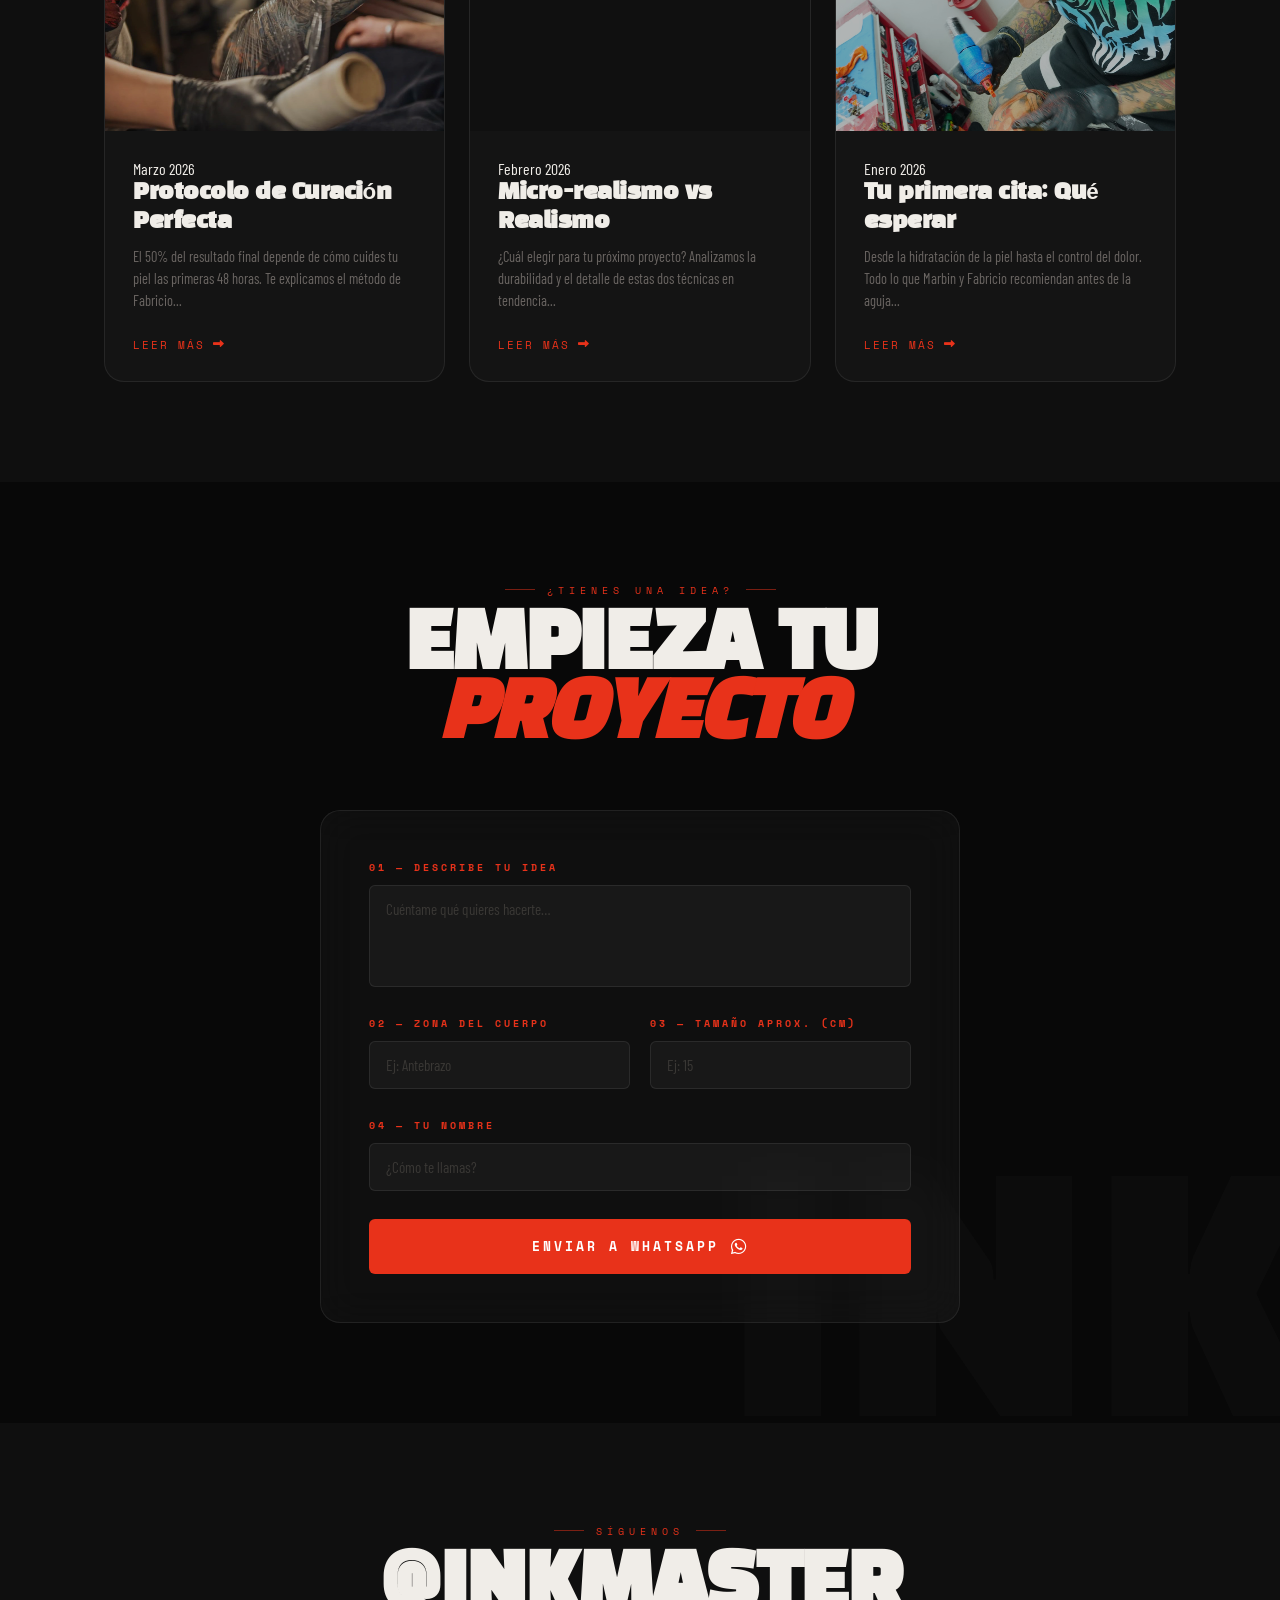
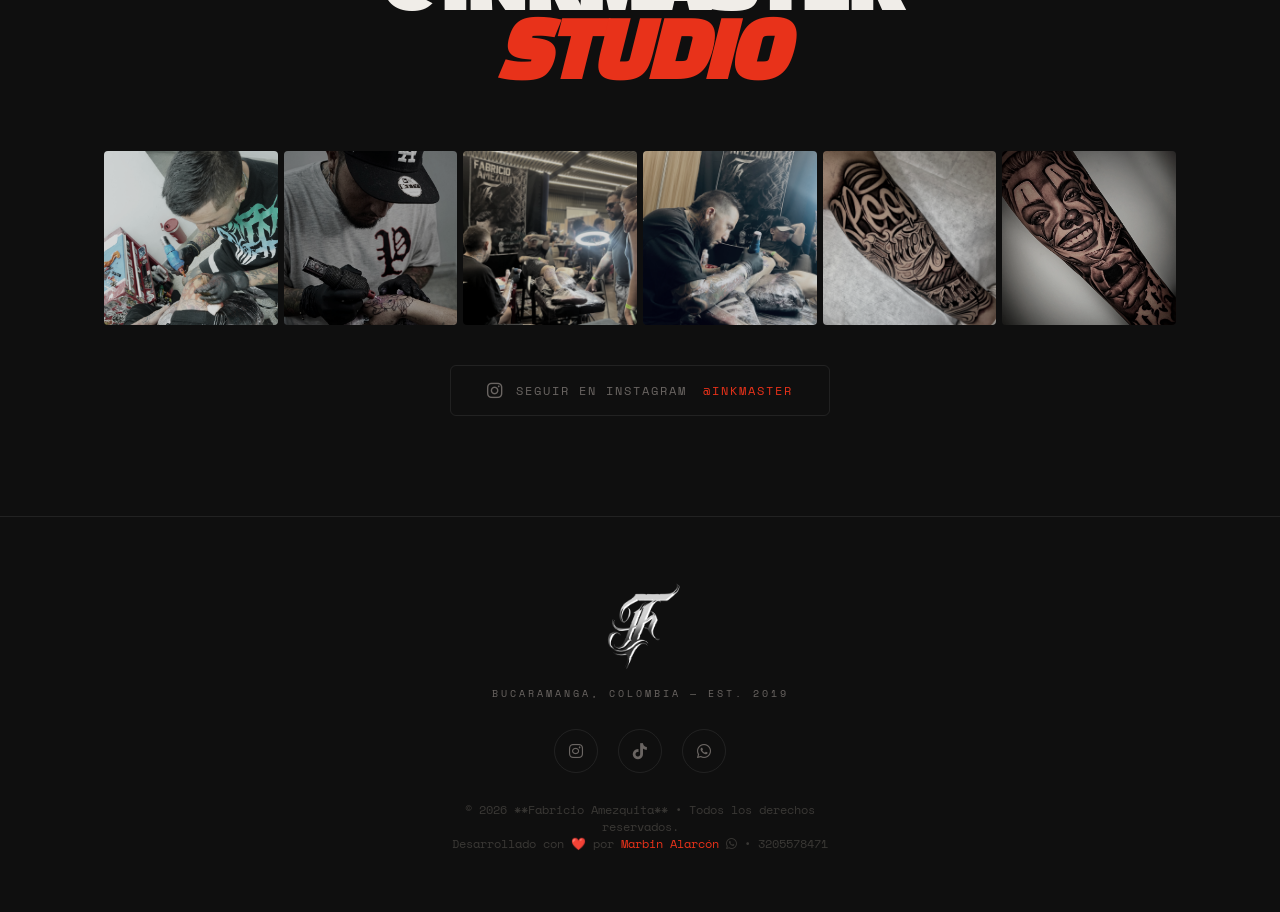
==== commit 619ca9e4: "botones de accebilidad" ====
--- a/index.html
+++ b/index.html
@@ -647,8 +647,7 @@
 
             <div class="blog-grid">
                 <article class="blog-card reveal-child">
-                    <div class="blog-img"
-                        style="background-image: url('img/curaciones.jpg')">
+                    <div class="blog-img" style="background-image: url('img/curaciones.jpg')">
                         <span class="blog-tag">Guía Pro</span>
                     </div>
                     <div class="blog-body">
@@ -671,13 +670,13 @@
                         <h3>Micro-realismo vs Realismo</h3>
                         <p>¿Cuál elegir para tu próximo proyecto? Analizamos la durabilidad y el detalle de estas dos
                             técnicas en tendencia...</p>
-                        <a href="estilos.html" class="blog-read">Leer más <i class="fas fa-long-arrow-alt-right"></i></a>
+                        <a href="estilos.html" class="blog-read">Leer más <i
+                                class="fas fa-long-arrow-alt-right"></i></a>
                     </div>
                 </article>
 
                 <article class="blog-card reveal-child">
-                    <div class="blog-img"
-                        style="background-image: url('img/fabri1.jpeg')">
+                    <div class="blog-img" style="background-image: url('img/fabri1.jpeg')">
                         <span class="blog-tag">Preparación</span>
                     </div>
                     <div class="blog-body">
@@ -685,7 +684,8 @@
                         <h3>Tu primera cita: Qué esperar</h3>
                         <p>Desde la hidratación de la piel hasta el control del dolor. Todo lo que Marbin y Fabricio
                             recomiendan antes de la aguja...</p>
-                        <a href="primera-cita.html" class="blog-read">Leer más <i class="fas fa-long-arrow-alt-right"></i></a>
+                        <a href="primera-cita.html" class="blog-read">Leer más <i
+                                class="fas fa-long-arrow-alt-right"></i></a>
                     </div>
                 </article>
             </div>
@@ -821,6 +821,38 @@
         </div>
     </div>
 
+    <div class="a11y-widget" id="a11y-widget">
+        <button class="a11y-toggle" id="a11y-toggle" aria-label="Abrir menú de accesibilidad">
+            <i class="fas fa-universal-access"></i>
+        </button>
+        <div class="a11y-menu" id="a11y-menu" aria-hidden="true">
+            <div class="a11y-header">
+                <h3>Accesibilidad</h3>
+                <button id="a11y-close" aria-label="Cerrar menú"><i class="fas fa-times"></i></button>
+            </div>
+            <div class="a11y-options">
+                <button class="a11y-btn" data-action="increase-text">
+                    <i class="fas fa-search-plus"></i> Aumentar Texto
+                </button>
+                <button class="a11y-btn" data-action="decrease-text">
+                    <i class="fas fa-search-minus"></i> Reducir Texto
+                </button>
+                <button class="a11y-btn" data-action="high-contrast">
+                    <i class="fas fa-adjust"></i> Alto Contraste
+                </button>
+                <button class="a11y-btn" data-action="grayscale">
+                    <i class="fas fa-tint-slash"></i> Escala de Grises
+                </button>
+                <button class="a11y-btn" data-action="no-animations">
+                    <i class="fas fa-stop-circle"></i> Sin Animaciones
+                </button>
+                <button class="a11y-btn a11y-reset" data-action="reset">
+                    <i class="fas fa-redo"></i> Restablecer
+                </button>
+            </div>
+        </div>
+    </div>
+
     <script src="app1.js"></script>
     <script async src="//www.instagram.com/embed.js"></script>
 </body>
--- a/styles.css
+++ b/styles.css
@@ -2597,4 +2597,157 @@
 
 .back-to-home:hover {
     color: var(--accent);
+}
+
+/* ============================================================
+   15. ACCESSIBILITY WIDGET
+   ============================================================ */
+.a11y-widget {
+    position: fixed;
+    bottom: 30px;
+    left: 30px;
+    z-index: 9999;
+    font-family: var(--font-body);
+}
+
+.a11y-toggle {
+    background-color: var(--accent);
+    color: #fff;
+    width: 50px;
+    height: 50px;
+    border-radius: 50%;
+    display: flex;
+    justify-content: center;
+    align-items: center;
+    font-size: 1.5rem;
+    box-shadow: 0 4px 15px rgba(232, 50, 26, 0.4);
+    transition: transform 0.3s, background-color 0.3s;
+    cursor: pointer !important; /* Excepción al cursor personalizado */
+}
+
+.a11y-toggle:hover {
+    background-color: var(--accent-2);
+    transform: scale(1.1);
+}
+
+.a11y-menu {
+    position: absolute;
+    bottom: 65px;
+    left: 0;
+    width: 260px;
+    background: var(--bg-2);
+    border: 1px solid var(--border);
+    border-radius: var(--radius-md);
+    padding: 15px;
+    box-shadow: 0 10px 30px rgba(0,0,0,0.8);
+    opacity: 0;
+    visibility: hidden;
+    transform: translateY(20px);
+    transition: all 0.3s var(--ease-out-expo);
+}
+
+.a11y-menu.active {
+    opacity: 1;
+    visibility: visible;
+    transform: translateY(0);
+}
+
+.a11y-header {
+    display: flex;
+    justify-content: space-between;
+    align-items: center;
+    margin-bottom: 15px;
+    padding-bottom: 10px;
+    border-bottom: 1px solid var(--border);
+}
+
+.a11y-header h3 {
+    font-family: var(--font-display);
+    font-size: 1.2rem;
+    color: var(--text);
+    letter-spacing: 1px;
+}
+
+#a11y-close {
+    color: var(--text-muted);
+    font-size: 1.2rem;
+    cursor: pointer !important;
+}
+
+#a11y-close:hover { color: var(--accent); }
+
+.a11y-options {
+    display: flex;
+    flex-direction: column;
+    gap: 8px;
+}
+
+.a11y-btn {
+    background: var(--bg-3);
+    color: var(--text);
+    padding: 10px;
+    border-radius: var(--radius-sm);
+    text-align: left;
+    font-size: 0.9rem;
+    display: flex;
+    align-items: center;
+    gap: 10px;
+    transition: background 0.3s, color 0.3s;
+    cursor: pointer !important;
+    border: 1px solid transparent;
+}
+
+.a11y-btn:hover, .a11y-btn.active-filter {
+    background: var(--surface);
+    border-color: var(--accent);
+}
+
+.a11y-reset {
+    margin-top: 10px;
+    background: rgba(232, 50, 26, 0.1);
+    color: var(--accent);
+}
+
+/* --- CLASES DE ACCESIBILIDAD (MODIFICADORES) --- */
+
+/* Texto */
+html.a11y-text-lg { font-size: 18px !important; }
+html.a11y-text-sm { font-size: 14px !important; }
+
+/* Alto contraste */
+html.a11y-hc body, 
+html.a11y-hc .navbar.scrolled, 
+html.a11y-hc .mobile-menu, 
+html.a11y-hc .hero-overlay {
+    background: #000 !important;
+    color: #fff !important;
+}
+html.a11y-hc * {
+    text-shadow: none !important;
+    box-shadow: none !important;
+}
+html.a11y-hc .text-muted, 
+html.a11y-hc p, 
+html.a11y-hc span, 
+html.a11y-hc a {
+    color: #fff !important;
+}
+html.a11y-hc .accent-dot, 
+html.a11y-hc em {
+    color: #FFFF00 !important; /* Amarillo de alto contraste */
+}
+
+/* Escala de Grises */
+html.a11y-gray {
+    filter: grayscale(100%) !important;
+}
+
+/* Sin Animaciones */
+html.a11y-no-anim *, 
+html.a11y-no-anim *::before, 
+html.a11y-no-anim *::after {
+    animation-duration: 0.01ms !important;
+    animation-iteration-count: 1 !important;
+    transition-duration: 0.01ms !important;
+    scroll-behavior: auto !important;
 }
